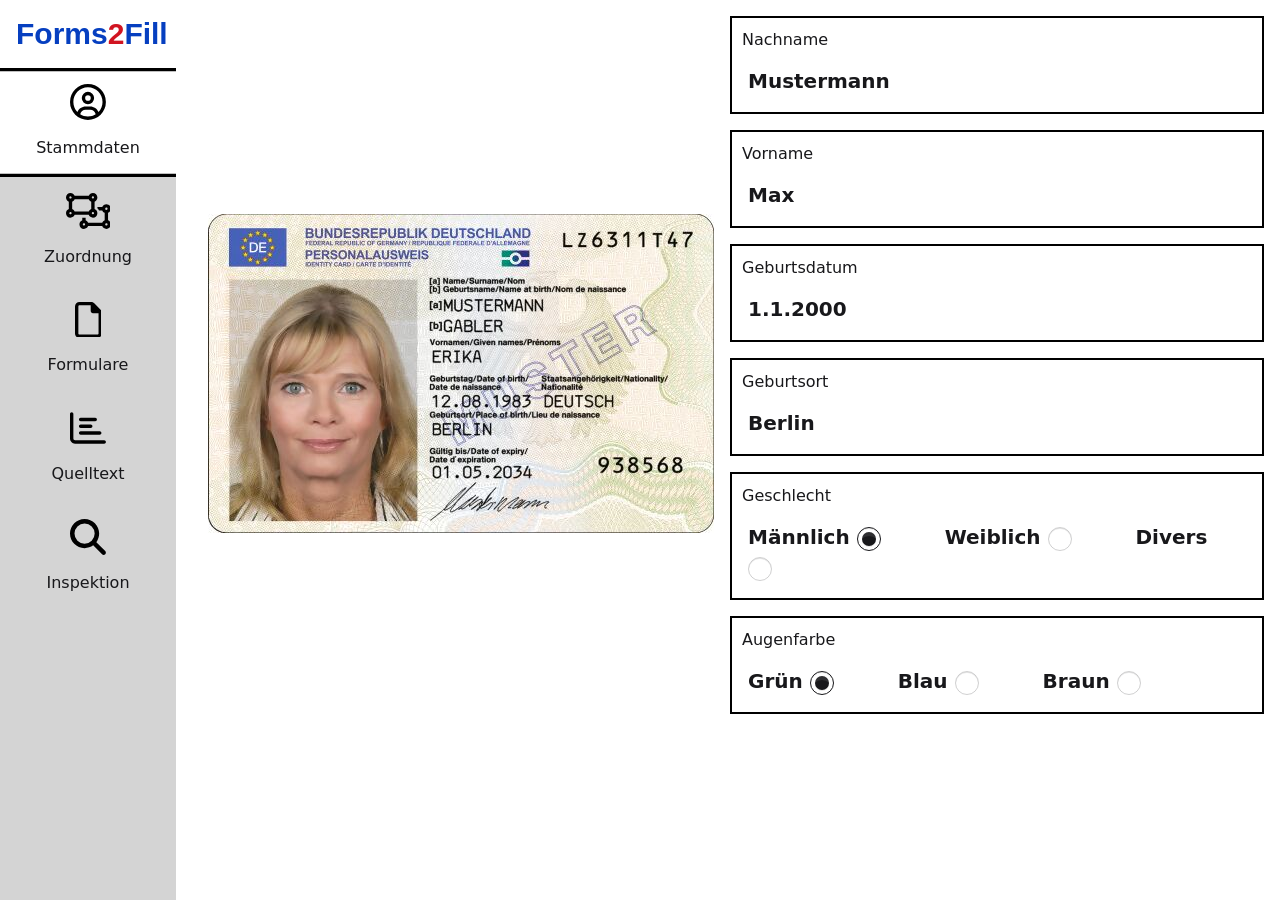
==== forms2fill/index.html @ 4f87b93a "Update" ====
<!DOCTYPE html>
<html lang="en">
  <head>
    <meta charset="UTF-8" />
    <link rel="shortcut icon" href="data:image/x-icon;," type="image/x-icon">
    <meta name="viewport" content="width=device-width, initial-scale=1.0" />
    <title>Forms2Fill</title>
    <style>/*! tailwindcss v4.1.6 | MIT License | https://tailwindcss.com */
@layer properties{@supports (((-webkit-hyphens:none)) and (not (margin-trim:inline))) or ((-moz-orient:inline) and (not (color:rgb(from red r g b)))){*,:before,:after,::backdrop{--tw-rotate-x:initial;--tw-rotate-y:initial;--tw-rotate-z:initial;--tw-skew-x:initial;--tw-skew-y:initial;--tw-border-style:solid;--tw-font-weight:initial;--tw-shadow:0 0 #0000;--tw-shadow-color:initial;--tw-shadow-alpha:100%;--tw-inset-shadow:0 0 #0000;--tw-inset-shadow-color:initial;--tw-inset-shadow-alpha:100%;--tw-ring-color:initial;--tw-ring-shadow:0 0 #0000;--tw-inset-ring-color:initial;--tw-inset-ring-shadow:0 0 #0000;--tw-ring-inset:initial;--tw-ring-offset-width:0px;--tw-ring-offset-color:#fff;--tw-ring-offset-shadow:0 0 #0000}}}:root{--sidebar-width:11rem}@layer theme{:root,:host{--font-sans:ui-sans-serif,system-ui,sans-serif,"Apple Color Emoji","Segoe UI Emoji","Segoe UI Symbol","Noto Color Emoji";--font-mono:ui-monospace,SFMono-Regular,Menlo,Monaco,Consolas,"Liberation Mono","Courier New",monospace;--color-green-200:oklch(92.5% .084 155.995);--color-blue-300:oklch(80.9% .105 251.813);--color-blue-800:oklch(42.4% .199 265.638);--color-gray-300:oklch(87.2% .01 258.338);--color-gray-400:oklch(70.7% .022 261.325);--color-neutral-300:oklch(87% 0 0);--color-black:#000;--color-white:#fff;--spacing:.25rem;--text-sm:.875rem;--text-sm--line-height:calc(1.25/.875);--text-3xl:1.875rem;--text-3xl--line-height:calc(2.25/1.875);--font-weight-bold:700;--default-font-family:var(--font-sans);--default-mono-font-family:var(--font-mono)}}@layer base{*,:after,:before,::backdrop{box-sizing:border-box;border:0 solid;margin:0;padding:0}::file-selector-button{box-sizing:border-box;border:0 solid;margin:0;padding:0}html,:host{-webkit-text-size-adjust:100%;tab-size:4;line-height:1.5;font-family:var(--default-font-family,ui-sans-serif,system-ui,sans-serif,"Apple Color Emoji","Segoe UI Emoji","Segoe UI Symbol","Noto Color Emoji");font-feature-settings:var(--default-font-feature-settings,normal);font-variation-settings:var(--default-font-variation-settings,normal);-webkit-tap-highlight-color:transparent}hr{height:0;color:inherit;border-top-width:1px}abbr:where([title]){-webkit-text-decoration:underline dotted;text-decoration:underline dotted}h1,h2,h3,h4,h5,h6{font-size:inherit;font-weight:inherit}a{color:inherit;-webkit-text-decoration:inherit;-webkit-text-decoration:inherit;-webkit-text-decoration:inherit;text-decoration:inherit}b,strong{font-weight:bolder}code,kbd,samp,pre{font-family:var(--default-mono-font-family,ui-monospace,SFMono-Regular,Menlo,Monaco,Consolas,"Liberation Mono","Courier New",monospace);font-feature-settings:var(--default-mono-font-feature-settings,normal);font-variation-settings:var(--default-mono-font-variation-settings,normal);font-size:1em}small{font-size:80%}sub,sup{vertical-align:baseline;font-size:75%;line-height:0;position:relative}sub{bottom:-.25em}sup{top:-.5em}table{text-indent:0;border-color:inherit;border-collapse:collapse}:-moz-focusring{outline:auto}progress{vertical-align:baseline}summary{display:list-item}ol,ul,menu{list-style:none}img,svg,video,canvas,audio,iframe,embed,object{vertical-align:middle;display:block}img,video{max-width:100%;height:auto}button,input,select,optgroup,textarea{font:inherit;font-feature-settings:inherit;font-variation-settings:inherit;letter-spacing:inherit;color:inherit;opacity:1;background-color:#0000;border-radius:0}::file-selector-button{font:inherit;font-feature-settings:inherit;font-variation-settings:inherit;letter-spacing:inherit;color:inherit;opacity:1;background-color:#0000;border-radius:0}:where(select:is([multiple],[size])) optgroup{font-weight:bolder}:where(select:is([multiple],[size])) optgroup option{padding-inline-start:20px}::file-selector-button{margin-inline-end:4px}::placeholder{opacity:1}@supports (not ((-webkit-appearance:-apple-pay-button))) or (contain-intrinsic-size:1px){::placeholder{color:currentColor}@supports (color:color-mix(in lab, red, red)){::placeholder{color:color-mix(in oklab,currentcolor 50%,transparent)}}}textarea{resize:vertical}::-webkit-search-decoration{-webkit-appearance:none}::-webkit-date-and-time-value{min-height:1lh;text-align:inherit}::-webkit-datetime-edit{display:inline-flex}::-webkit-datetime-edit-fields-wrapper{padding:0}::-webkit-datetime-edit{padding-block:0}::-webkit-datetime-edit-year-field{padding-block:0}::-webkit-datetime-edit-month-field{padding-block:0}::-webkit-datetime-edit-day-field{padding-block:0}::-webkit-datetime-edit-hour-field{padding-block:0}::-webkit-datetime-edit-minute-field{padding-block:0}::-webkit-datetime-edit-second-field{padding-block:0}::-webkit-datetime-edit-millisecond-field{padding-block:0}::-webkit-datetime-edit-meridiem-field{padding-block:0}:-moz-ui-invalid{box-shadow:none}button,input:where([type=button],[type=reset],[type=submit]){appearance:button}::file-selector-button{appearance:button}::-webkit-inner-spin-button{height:auto}::-webkit-outer-spin-button{height:auto}[hidden]:where(:not([hidden=until-found])){display:none!important}body{margin:calc(var(--spacing)*0);font-family:var(--font-sans)}@media (prefers-color-scheme:dark){body{background-color:var(--color-black);color:var(--color-white)}}:where(:root),:root:has(input.theme-controller[value=light]:checked),[data-theme=light]{color-scheme:light;--color-base-100:oklch(100% 0 0);--color-base-200:oklch(98% 0 0);--color-base-300:oklch(95% 0 0);--color-base-content:oklch(21% .006 285.885);--color-primary:oklch(45% .24 277.023);--color-primary-content:oklch(93% .034 272.788);--color-secondary:oklch(65% .241 354.308);--color-secondary-content:oklch(94% .028 342.258);--color-accent:oklch(77% .152 181.912);--color-accent-content:oklch(38% .063 188.416);--color-neutral:oklch(14% .005 285.823);--color-neutral-content:oklch(92% .004 286.32);--color-info:oklch(74% .16 232.661);--color-info-content:oklch(29% .066 243.157);--color-success:oklch(76% .177 163.223);--color-success-content:oklch(37% .077 168.94);--color-warning:oklch(82% .189 84.429);--color-warning-content:oklch(41% .112 45.904);--color-error:oklch(71% .194 13.428);--color-error-content:oklch(27% .105 12.094);--radius-selector:.5rem;--radius-field:.25rem;--radius-box:.5rem;--size-selector:.25rem;--size-field:.25rem;--border:1px;--depth:1;--noise:0}@media (prefers-color-scheme:dark){:root{color-scheme:dark;--color-base-100:oklch(25.33% .016 252.42);--color-base-200:oklch(23.26% .014 253.1);--color-base-300:oklch(21.15% .012 254.09);--color-base-content:oklch(97.807% .029 256.847);--color-primary:oklch(58% .233 277.117);--color-primary-content:oklch(96% .018 272.314);--color-secondary:oklch(65% .241 354.308);--color-secondary-content:oklch(94% .028 342.258);--color-accent:oklch(77% .152 181.912);--color-accent-content:oklch(38% .063 188.416);--color-neutral:oklch(14% .005 285.823);--color-neutral-content:oklch(92% .004 286.32);--color-info:oklch(74% .16 232.661);--color-info-content:oklch(29% .066 243.157);--color-success:oklch(76% .177 163.223);--color-success-content:oklch(37% .077 168.94);--color-warning:oklch(82% .189 84.429);--color-warning-content:oklch(41% .112 45.904);--color-error:oklch(71% .194 13.428);--color-error-content:oklch(27% .105 12.094);--radius-selector:.5rem;--radius-field:.25rem;--radius-box:.5rem;--size-selector:.25rem;--size-field:.25rem;--border:1px;--depth:1;--noise:0}}:root:has(input.theme-controller[value=light]:checked),[data-theme=light]{color-scheme:light;--color-base-100:oklch(100% 0 0);--color-base-200:oklch(98% 0 0);--color-base-300:oklch(95% 0 0);--color-base-content:oklch(21% .006 285.885);--color-primary:oklch(45% .24 277.023);--color-primary-content:oklch(93% .034 272.788);--color-secondary:oklch(65% .241 354.308);--color-secondary-content:oklch(94% .028 342.258);--color-accent:oklch(77% .152 181.912);--color-accent-content:oklch(38% .063 188.416);--color-neutral:oklch(14% .005 285.823);--color-neutral-content:oklch(92% .004 286.32);--color-info:oklch(74% .16 232.661);--color-info-content:oklch(29% .066 243.157);--color-success:oklch(76% .177 163.223);--color-success-content:oklch(37% .077 168.94);--color-warning:oklch(82% .189 84.429);--color-warning-content:oklch(41% .112 45.904);--color-error:oklch(71% .194 13.428);--color-error-content:oklch(27% .105 12.094);--radius-selector:.5rem;--radius-field:.25rem;--radius-box:.5rem;--size-selector:.25rem;--size-field:.25rem;--border:1px;--depth:1;--noise:0}:root:has(input.theme-controller[value=dark]:checked),[data-theme=dark]{color-scheme:dark;--color-base-100:oklch(25.33% .016 252.42);--color-base-200:oklch(23.26% .014 253.1);--color-base-300:oklch(21.15% .012 254.09);--color-base-content:oklch(97.807% .029 256.847);--color-primary:oklch(58% .233 277.117);--color-primary-content:oklch(96% .018 272.314);--color-secondary:oklch(65% .241 354.308);--color-secondary-content:oklch(94% .028 342.258);--color-accent:oklch(77% .152 181.912);--color-accent-content:oklch(38% .063 188.416);--color-neutral:oklch(14% .005 285.823);--color-neutral-content:oklch(92% .004 286.32);--color-info:oklch(74% .16 232.661);--color-info-content:oklch(29% .066 243.157);--color-success:oklch(76% .177 163.223);--color-success-content:oklch(37% .077 168.94);--color-warning:oklch(82% .189 84.429);--color-warning-content:oklch(41% .112 45.904);--color-error:oklch(71% .194 13.428);--color-error-content:oklch(27% .105 12.094);--radius-selector:.5rem;--radius-field:.25rem;--radius-box:.5rem;--size-selector:.25rem;--size-field:.25rem;--border:1px;--depth:1;--noise:0}:root:has(.modal-open,.modal[open],.modal:target,.modal-toggle:checked,.drawer:not([class*=drawer-open])>.drawer-toggle:checked){overflow:hidden}:root,[data-theme]{background-color:var(--root-bg,var(--color-base-100));color:var(--color-base-content)}:root{scrollbar-color:currentColor #0000}@supports (color:color-mix(in lab, red, red)){:root{scrollbar-color:color-mix(in oklch,currentColor 35%,#0000)#0000}}@property --radialprogress{syntax: "<percentage>"; inherits: true; initial-value: 0%;}:where(:root:has(.modal-open,.modal[open],.modal:target,.modal-toggle:checked,.drawer:not(.drawer-open)>.drawer-toggle:checked)){scrollbar-gutter:stable;background-image:linear-gradient(var(--color-base-100),var(--color-base-100));--root-bg:var(--color-base-100)}@supports (color:color-mix(in lab, red, red)){:where(:root:has(.modal-open,.modal[open],.modal:target,.modal-toggle:checked,.drawer:not(.drawer-open)>.drawer-toggle:checked)){--root-bg:color-mix(in srgb,var(--color-base-100),oklch(0% 0 0) 40%)}}:where(.modal[open],.modal-open,.modal-toggle:checked+.modal):not(.modal-start,.modal-end){scrollbar-gutter:stable}:root{--fx-noise:url("data:image/svg+xml,%3Csvg xmlns='http://www.w3.org/2000/svg'%3E%3Cfilter id='a'%3E%3CfeTurbulence type='fractalNoise' baseFrequency='1.34' numOctaves='4' stitchTiles='stitch'%3E%3C/feTurbulence%3E%3C/filter%3E%3Crect width='100%25' height='100%25' filter='url(%23a)' opacity='0.2'%3E%3C/rect%3E%3C/svg%3E")}.chat{--mask-chat:url("data:image/svg+xml,%3csvg width='13' height='13' xmlns='http://www.w3.org/2000/svg'%3e%3cpath fill='black' d='M0 11.5004C0 13.0004 2 13.0004 2 13.0004H12H13V0.00036329L12.5 0C12.5 0 11.977 2.09572 11.8581 2.50033C11.6075 3.35237 10.9149 4.22374 9 5.50036C6 7.50036 0 10.0004 0 11.5004Z'/%3e%3c/svg%3e")}}@layer components;@layer utilities{.btn{cursor:pointer;text-align:center;vertical-align:middle;outline-offset:2px;webkit-user-select:none;-webkit-user-select:none;user-select:none;padding-inline:var(--btn-p);color:var(--btn-fg);--tw-prose-links:var(--btn-fg);height:var(--size);font-size:var(--fontsize,.875rem);outline-color:var(--btn-color,var(--color-base-content));background-color:var(--btn-bg);background-size:auto,calc(var(--noise)*100%);background-image:none,var(--btn-noise);border-width:var(--border);border-style:solid;border-color:var(--btn-border);text-shadow:0 .5px oklch(100% 0 0/calc(var(--depth)*.15));touch-action:manipulation;box-shadow:0 .5px 0 .5px oklch(100% 0 0/calc(var(--depth)*6%))inset,var(--btn-shadow);--size:calc(var(--size-field,.25rem)*10);--btn-bg:var(--btn-color,var(--color-base-200));--btn-fg:var(--color-base-content);--btn-p:1rem;--btn-border:var(--btn-bg);--btn-shadow:0 3px 2px -2px var(--btn-bg),0 4px 3px -2px var(--btn-bg);--btn-noise:var(--fx-noise);border-start-start-radius:var(--join-ss,var(--radius-field));border-start-end-radius:var(--join-se,var(--radius-field));border-end-end-radius:var(--join-ee,var(--radius-field));border-end-start-radius:var(--join-es,var(--radius-field));flex-wrap:nowrap;flex-shrink:0;justify-content:center;align-items:center;gap:.375rem;font-weight:600;transition-property:color,background-color,border-color,box-shadow;transition-duration:.2s;transition-timing-function:cubic-bezier(0,0,.2,1);display:inline-flex}:where(.btn){width:unset}@supports (color:color-mix(in lab, red, red)){.btn{--btn-border:color-mix(in oklab,var(--btn-bg),#000 calc(var(--depth)*5%));--btn-shadow:0 3px 2px -2px color-mix(in oklab,var(--btn-bg)calc(var(--depth)*30%),#0000),0 4px 3px -2px color-mix(in oklab,var(--btn-bg)calc(var(--depth)*30%),#0000)}}.prose .btn{text-decoration-line:none}@media (hover:hover){.btn:hover{--btn-bg:var(--btn-color,var(--color-base-200))}@supports (color:color-mix(in lab, red, red)){.btn:hover{--btn-bg:color-mix(in oklab,var(--btn-color,var(--color-base-200)),#000 7%)}}}.btn:focus-visible{isolation:isolate;outline-width:2px;outline-style:solid}.btn:active:not(.btn-active){--btn-bg:var(--btn-color,var(--color-base-200));--btn-border:var(--btn-color,var(--color-base-200));--btn-shadow:0 0 0 0 oklch(0% 0 0/0),0 0 0 0 oklch(0% 0 0/0);translate:0 .5px}@supports (color:color-mix(in lab, red, red)){.btn:active:not(.btn-active){--btn-bg:color-mix(in oklab,var(--btn-color,var(--color-base-200)),#000 5%);--btn-border:color-mix(in oklab,var(--btn-color,var(--color-base-200)),#000 7%)}}.btn:is(:disabled,[disabled],.btn-disabled){pointer-events:none;--btn-border:#0000;--btn-noise:none;--btn-fg:var(--color-base-content)}.btn:is(:disabled,[disabled],.btn-disabled):not(.btn-link,.btn-ghost){background-color:var(--color-base-content);box-shadow:none}@supports (color:color-mix(in lab, red, red)){.btn:is(:disabled,[disabled],.btn-disabled):not(.btn-link,.btn-ghost){background-color:color-mix(in oklab,var(--color-base-content)10%,transparent)}.btn:is(:disabled,[disabled],.btn-disabled){--btn-fg:color-mix(in oklch,var(--color-base-content)20%,#0000)}}@media (hover:hover){.btn:is(:disabled,[disabled],.btn-disabled):hover{pointer-events:none;background-color:var(--color-neutral);--btn-border:#0000;--btn-fg:var(--color-base-content)}@supports (color:color-mix(in lab, red, red)){.btn:is(:disabled,[disabled],.btn-disabled):hover{background-color:color-mix(in oklab,var(--color-neutral)20%,transparent);--btn-fg:color-mix(in oklch,var(--color-base-content)20%,#0000)}}}.btn:is(input[type=checkbox],input[type=radio]){appearance:none}.btn:is(input[type=checkbox],input[type=radio]):after{content:attr(aria-label)}.btn:where(input:checked:not(.filter .btn)){--btn-color:var(--color-primary);--btn-fg:var(--color-primary-content);isolation:isolate}.input{cursor:text;border:var(--border)solid #0000;appearance:none;background-color:var(--color-base-100);vertical-align:middle;white-space:nowrap;width:clamp(3rem,20rem,100%);height:var(--size);border-color:var(--input-color);box-shadow:0 1px var(--input-color)inset,0 -1px oklch(100% 0 0/calc(var(--depth)*.1))inset;--size:calc(var(--size-field,.25rem)*10);--input-color:var(--color-base-content);border-start-start-radius:var(--join-ss,var(--radius-field));border-start-end-radius:var(--join-se,var(--radius-field));border-end-end-radius:var(--join-ee,var(--radius-field));border-end-start-radius:var(--join-es,var(--radius-field));flex-shrink:1;align-items:center;gap:.5rem;padding-inline:.75rem;font-size:.875rem;display:inline-flex;position:relative}@supports (color:color-mix(in lab, red, red)){.input{box-shadow:0 1px color-mix(in oklab,var(--input-color)calc(var(--depth)*10%),#0000)inset,0 -1px oklch(100% 0 0/calc(var(--depth)*.1))inset;--input-color:color-mix(in oklab,var(--color-base-content)20%,#0000)}}.input:where(input){display:inline-flex}.input :where(input){appearance:none;background-color:#0000;border:none;width:100%;height:100%;display:inline-flex}.input :where(input):focus,.input :where(input):focus-within{--tw-outline-style:none;outline-style:none}@media (forced-colors:active){:is(.input :where(input):focus,.input :where(input):focus-within){outline-offset:2px;outline:2px solid #0000}}.input :where(input[type=date]){display:inline-block}.input:focus,.input:focus-within{--input-color:var(--color-base-content);box-shadow:0 1px var(--input-color);outline:2px solid var(--input-color);outline-offset:2px;isolation:isolate;z-index:1}@supports (color:color-mix(in lab, red, red)){:is(.input:focus,.input:focus-within){box-shadow:0 1px color-mix(in oklab,var(--input-color)calc(var(--depth)*10%),#0000)}}.input:has(>input[disabled]),.input:is(:disabled,[disabled]){cursor:not-allowed;border-color:var(--color-base-200);background-color:var(--color-base-200);color:var(--color-base-content);box-shadow:none}@supports (color:color-mix(in lab, red, red)){:is(.input:has(>input[disabled]),.input:is(:disabled,[disabled])){color:color-mix(in oklab,var(--color-base-content)40%,transparent)}}:is(.input:has(>input[disabled]),.input:is(:disabled,[disabled]))::placeholder{color:var(--color-base-content)}@supports (color:color-mix(in lab, red, red)){:is(.input:has(>input[disabled]),.input:is(:disabled,[disabled]))::placeholder{color:color-mix(in oklab,var(--color-base-content)20%,transparent)}}.input:has(>input[disabled])>input[disabled]{cursor:not-allowed}.input::-webkit-date-and-time-value{text-align:inherit}.input[type=number]::-webkit-inner-spin-button{margin-block:-.75rem;margin-inline-end:-.75rem}.input::-webkit-calendar-picker-indicator{position:absolute;inset-inline-end:.75em}.table{border-radius:var(--radius-box);text-align:left;width:100%;font-size:.875rem;position:relative}.table:where(:dir(rtl),[dir=rtl],[dir=rtl] *){text-align:right}@media (hover:hover){:is(.table tr.row-hover,.table tr.row-hover:nth-child(2n)):hover{background-color:var(--color-base-200)}}.table :where(th,td){vertical-align:middle;padding-block:.75rem;padding-inline:1rem}.table :where(thead,tfoot){white-space:nowrap;color:var(--color-base-content);font-size:.875rem;font-weight:600}@supports (color:color-mix(in lab, red, red)){.table :where(thead,tfoot){color:color-mix(in oklab,var(--color-base-content)60%,transparent)}}.table :where(tfoot){border-top:var(--border)solid var(--color-base-content)}@supports (color:color-mix(in lab, red, red)){.table :where(tfoot){border-top:var(--border)solid color-mix(in oklch,var(--color-base-content)5%,#0000)}}.table :where(.table-pin-rows thead tr){z-index:1;background-color:var(--color-base-100);position:sticky;top:0}.table :where(.table-pin-rows tfoot tr){z-index:1;background-color:var(--color-base-100);position:sticky;bottom:0}.table :where(.table-pin-cols tr th){background-color:var(--color-base-100);position:sticky;left:0;right:0}.table :where(thead tr,tbody tr:not(:last-child)){border-bottom:var(--border)solid var(--color-base-content)}@supports (color:color-mix(in lab, red, red)){.table :where(thead tr,tbody tr:not(:last-child)){border-bottom:var(--border)solid color-mix(in oklch,var(--color-base-content)5%,#0000)}}.card{border-radius:var(--radius-box);outline-offset:2px;outline:0 solid #0000;flex-direction:column;transition:outline .2s ease-in-out;display:flex;position:relative}.card:focus{--tw-outline-style:none;outline-style:none}@media (forced-colors:active){.card:focus{outline-offset:2px;outline:2px solid #0000}}.card:focus-visible{outline-color:currentColor}.card :where(figure:first-child){border-start-start-radius:inherit;border-start-end-radius:inherit;border-end-end-radius:unset;border-end-start-radius:unset;overflow:hidden}.card :where(figure:last-child){border-start-start-radius:unset;border-start-end-radius:unset;border-end-end-radius:inherit;border-end-start-radius:inherit;overflow:hidden}.card:where(.card-border){border:var(--border)solid var(--color-base-200)}.card:where(.card-dash){border:var(--border)dashed var(--color-base-200)}.card.image-full{display:grid}.card.image-full>*{grid-row-start:1;grid-column-start:1}.card.image-full>.card-body{color:var(--color-neutral-content);position:relative}.card.image-full :where(figure){border-radius:inherit;overflow:hidden}.card.image-full>figure img{object-fit:cover;filter:brightness(28%);height:100%}.card figure{justify-content:center;align-items:center;display:flex}.card:has(>input:is(input[type=checkbox],input[type=radio])){cursor:pointer;-webkit-user-select:none;user-select:none}.card:has(>:checked){outline:2px solid}.checkbox{border:var(--border)solid var(--input-color,var(--color-base-content));cursor:pointer;appearance:none;border-radius:var(--radius-selector);vertical-align:middle;color:var(--color-base-content);box-shadow:0 1px oklch(0% 0 0/calc(var(--depth)*.1))inset,0 0 #0000 inset,0 0 #0000;--size:calc(var(--size-selector,.25rem)*6);width:var(--size);height:var(--size);background-size:auto,calc(var(--noise)*100%);background-image:none,var(--fx-noise);flex-shrink:0;padding:.25rem;transition:background-color .2s,box-shadow .2s;position:relative}@supports (color:color-mix(in lab, red, red)){.checkbox{border:var(--border)solid var(--input-color,color-mix(in oklab,var(--color-base-content)20%,#0000))}}.checkbox:before{--tw-content:"";content:var(--tw-content);opacity:0;clip-path:polygon(20% 100%,20% 80%,50% 80%,50% 80%,70% 80%,70% 100%);width:100%;height:100%;box-shadow:0px 3px 0 0px oklch(100% 0 0/calc(var(--depth)*.1))inset;background-color:currentColor;font-size:1rem;line-height:.75;transition:clip-path .3s .1s,opacity .1s .1s,rotate .3s .1s,translate .3s .1s;display:block;rotate:45deg}.checkbox:focus-visible{outline:2px solid var(--input-color,currentColor);outline-offset:2px}.checkbox:checked,.checkbox[aria-checked=true]{background-color:var(--input-color,#0000);box-shadow:0 0 #0000 inset,0 8px 0 -4px oklch(100% 0 0/calc(var(--depth)*.1))inset,0 1px oklch(0% 0 0/calc(var(--depth)*.1))}:is(.checkbox:checked,.checkbox[aria-checked=true]):before{clip-path:polygon(20% 100%,20% 80%,50% 80%,50% 0%,70% 0%,70% 100%);opacity:1}@media (forced-colors:active){:is(.checkbox:checked,.checkbox[aria-checked=true]):before{--tw-content:"✔︎";clip-path:none;background-color:#0000;rotate:none}}@media print{:is(.checkbox:checked,.checkbox[aria-checked=true]):before{--tw-content:"✔︎";clip-path:none;background-color:#0000;rotate:none}}.checkbox:indeterminate:before{opacity:1;clip-path:polygon(20% 100%,20% 80%,50% 80%,50% 80%,80% 80%,80% 100%);translate:0 -35%;rotate:none}.checkbox:disabled{cursor:not-allowed;opacity:.2}.radio{cursor:pointer;appearance:none;vertical-align:middle;border:var(--border)solid var(--input-color,currentColor);box-shadow:0 1px oklch(0% 0 0/calc(var(--depth)*.1))inset;--size:calc(var(--size-selector,.25rem)*6);width:var(--size);height:var(--size);color:var(--input-color,currentColor);border-radius:3.40282e38px;flex-shrink:0;padding:.25rem;position:relative}@supports (color:color-mix(in lab, red, red)){.radio{border:var(--border)solid var(--input-color,color-mix(in srgb,currentColor 20%,#0000))}}.radio:before{--tw-content:"";content:var(--tw-content);background-size:auto,calc(var(--noise)*100%);background-image:none,var(--fx-noise);border-radius:3.40282e38px;width:100%;height:100%;display:block}.radio:focus-visible{outline:2px solid}.radio:checked,.radio[aria-checked=true]{background-color:var(--color-base-100);border-color:currentColor;animation:.2s ease-out radio}:is(.radio:checked,.radio[aria-checked=true]):before{box-shadow:0 -1px oklch(0% 0 0/calc(var(--depth)*.1))inset,0 8px 0 -4px oklch(100% 0 0/calc(var(--depth)*.1))inset,0 1px oklch(0% 0 0/calc(var(--depth)*.1));background-color:currentColor}@media (forced-colors:active){:is(.radio:checked,.radio[aria-checked=true]):before{outline-style:var(--tw-outline-style);outline-offset:calc(1px*-1);outline-width:1px}}@media print{:is(.radio:checked,.radio[aria-checked=true]):before{outline-offset:-1rem;outline:.25rem solid}}.radio:disabled{cursor:not-allowed;opacity:.2}.absolute{position:absolute}.fixed{position:fixed}.textarea{border:var(--border)solid #0000;appearance:none;border-radius:var(--radius-field);background-color:var(--color-base-100);vertical-align:middle;border-color:var(--input-color);width:clamp(3rem,20rem,100%);min-height:5rem;box-shadow:0 1px var(--input-color)inset,0 -1px oklch(100% 0 0/calc(var(--depth)*.1))inset;--input-color:var(--color-base-content);flex-shrink:1;padding-block:.5rem;padding-inline:.75rem;font-size:.875rem}@supports (color:color-mix(in lab, red, red)){.textarea{box-shadow:0 1px color-mix(in oklab,var(--input-color)calc(var(--depth)*10%),#0000)inset,0 -1px oklch(100% 0 0/calc(var(--depth)*.1))inset;--input-color:color-mix(in oklab,var(--color-base-content)20%,#0000)}}.textarea textarea{appearance:none;background-color:#0000;border:none}.textarea textarea:focus,.textarea textarea:focus-within{--tw-outline-style:none;outline-style:none}@media (forced-colors:active){:is(.textarea textarea:focus,.textarea textarea:focus-within){outline-offset:2px;outline:2px solid #0000}}.textarea:focus,.textarea:focus-within{--input-color:var(--color-base-content);box-shadow:0 1px var(--input-color);outline:2px solid var(--input-color);outline-offset:2px;isolation:isolate}@supports (color:color-mix(in lab, red, red)){:is(.textarea:focus,.textarea:focus-within){box-shadow:0 1px color-mix(in oklab,var(--input-color)calc(var(--depth)*10%),#0000)}}.textarea:has(>textarea[disabled]),.textarea:is(:disabled,[disabled]){cursor:not-allowed;border-color:var(--color-base-200);background-color:var(--color-base-200);color:var(--color-base-content);box-shadow:none}@supports (color:color-mix(in lab, red, red)){:is(.textarea:has(>textarea[disabled]),.textarea:is(:disabled,[disabled])){color:color-mix(in oklab,var(--color-base-content)40%,transparent)}}:is(.textarea:has(>textarea[disabled]),.textarea:is(:disabled,[disabled]))::placeholder{color:var(--color-base-content)}@supports (color:color-mix(in lab, red, red)){:is(.textarea:has(>textarea[disabled]),.textarea:is(:disabled,[disabled]))::placeholder{color:color-mix(in oklab,var(--color-base-content)20%,transparent)}}.textarea:has(>textarea[disabled])>textarea[disabled]{cursor:not-allowed}.m-0{margin:calc(var(--spacing)*0)}.m-4{margin:calc(var(--spacing)*4)}.m-8{margin:calc(var(--spacing)*8)}.label{white-space:nowrap;color:currentColor;align-items:center;gap:.375rem;display:inline-flex}@supports (color:color-mix(in lab, red, red)){.label{color:color-mix(in oklab,currentColor 60%,transparent)}}.label:has(input){cursor:pointer}.label:is(.input>*,.select>*){white-space:nowrap;height:calc(100% - .5rem);font-size:inherit;align-items:center;padding-inline:.75rem;display:flex}.label:is(.input>*,.select>*):first-child{border-inline-end:var(--border)solid currentColor;margin-inline:-.75rem .75rem}@supports (color:color-mix(in lab, red, red)){.label:is(.input>*,.select>*):first-child{border-inline-end:var(--border)solid color-mix(in oklab,currentColor 10%,#0000)}}.label:is(.input>*,.select>*):last-child{border-inline-start:var(--border)solid currentColor;margin-inline:.75rem -.75rem}@supports (color:color-mix(in lab, red, red)){.label:is(.input>*,.select>*):last-child{border-inline-start:var(--border)solid color-mix(in oklab,currentColor 10%,#0000)}}.mr-16{margin-right:calc(var(--spacing)*16)}.ml-\[var\(--sidebar-width\)\]{margin-left:var(--sidebar-width)}.card-body{padding:var(--card-p,1.5rem);font-size:var(--card-fs,.875rem);flex-direction:column;flex:auto;gap:.5rem;display:flex}.card-body :where(p){flex-grow:1}.card-actions{flex-wrap:wrap;align-items:flex-start;gap:.5rem;display:flex}.card-title{font-size:var(--cardtitle-fs,1.125rem);align-items:center;gap:.5rem;font-weight:600;display:flex}.block{display:block}.flex{display:flex}.hidden{display:none}.inline-block{display:inline-block}.table{display:table}.h-0{height:calc(var(--spacing)*0)}.h-\[80vh\]{height:80vh}.h-full{height:100%}.h-screen{height:100vh}.w-96{width:calc(var(--spacing)*96)}.w-\[50\%\]{width:50%}.w-\[var\(--sidebar-width\)\]{width:var(--sidebar-width)}.w-full{width:100%}.flex-1{flex:1}.flex-2{flex:2}.flex-auto{flex:auto}.transform{transform:var(--tw-rotate-x,)var(--tw-rotate-y,)var(--tw-rotate-z,)var(--tw-skew-x,)var(--tw-skew-y,)}.cursor-pointer{cursor:pointer}.resize-none{resize:none}.flex-col{flex-direction:column}.flex-row{flex-direction:row}.justify-end{justify-content:flex-end}.rounded-none{border-radius:0}.border{border-style:var(--tw-border-style);border-width:1px}.bg-\[\#063FC0\]{background-color:#063fc0}.bg-base-100{background-color:var(--color-base-100)}.bg-neutral-300{background-color:var(--color-neutral-300)}.bg-white{background-color:var(--color-white)}.object-contain{object-fit:contain}.p-4{padding:calc(var(--spacing)*4)}.px-5{padding-inline:calc(var(--spacing)*5)}.py-2\.5{padding-block:calc(var(--spacing)*2.5)}.text-center{text-align:center}.text-left{text-align:left}.text-right{text-align:right}.font-sans{font-family:var(--font-sans)}.text-3xl{font-size:var(--text-3xl);line-height:var(--tw-leading,var(--text-3xl--line-height))}.text-sm{font-size:var(--text-sm);line-height:var(--tw-leading,var(--text-sm--line-height))}.font-bold{--tw-font-weight:var(--font-weight-bold);font-weight:var(--font-weight-bold)}.text-gray-400{color:var(--color-gray-400)}.text-white{color:var(--color-white)}.underline{text-decoration-line:underline}.shadow-lg{--tw-shadow:0 10px 15px -3px var(--tw-shadow-color,#0000001a),0 4px 6px -4px var(--tw-shadow-color,#0000001a);box-shadow:var(--tw-inset-shadow),var(--tw-inset-ring-shadow),var(--tw-ring-offset-shadow),var(--tw-ring-shadow),var(--tw-shadow)}.transition-none{transition-property:none}.btn-outline:not(.btn-active,:hover,:active:focus,:focus-visible,:disabled,[disabled],.btn-disabled,:checked){--btn-shadow:"";--btn-bg:#0000;--btn-fg:var(--btn-color);--btn-border:var(--btn-color);--btn-noise:none}@media (hover:none){.btn-outline:hover:not(.btn-active,:active,:focus-visible,:disabled,[disabled],.btn-disabled,:checked){--btn-shadow:"";--btn-bg:#0000;--btn-fg:var(--btn-color);--btn-border:var(--btn-color);--btn-noise:none}}.btn-primary{--btn-color:var(--color-primary);--btn-fg:var(--color-primary-content)}.placeholder\:text-gray-300::placeholder{color:var(--color-gray-300)}.odd\:bg-\[\#f9f9f9\]:nth-child(odd){background-color:#f9f9f9}@media (hover:hover){.hover\:bg-green-200:hover,.odd\:hover\:bg-green-200:nth-child(odd):hover{background-color:var(--color-green-200)}}.focus\:ring-4:focus{--tw-ring-shadow:var(--tw-ring-inset,)0 0 0 calc(4px + var(--tw-ring-offset-width))var(--tw-ring-color,currentcolor);box-shadow:var(--tw-inset-shadow),var(--tw-inset-ring-shadow),var(--tw-ring-offset-shadow),var(--tw-ring-shadow),var(--tw-shadow)}.focus\:ring-blue-300:focus{--tw-ring-color:var(--color-blue-300)}.focus\:outline-none:focus{--tw-outline-style:none;outline-style:none}@media (min-width:40rem){.sm\:w-auto{width:auto}}@media (prefers-color-scheme:dark){.dark\:bg-\[\#333\]{background-color:#333}.dark\:bg-black{background-color:var(--color-black)}.dark\:text-white{color:var(--color-white)}.dark\:odd\:bg-\[\#333\]:nth-child(odd){background-color:#333}.dark\:focus\:ring-blue-800:focus{--tw-ring-color:var(--color-blue-800)}}.\[\&_a\]\:text-\[\#0031a9\] a{color:#0031a9}@media (prefers-color-scheme:dark){.\[\&_a\]\:dark\:text-\[\#2fafff\] a{color:#2fafff}}.\[\&_th\]\:text-left th{text-align:left}.\[\&_th\,\&_td\]\:p-2 th,.\[\&_th\,\&_td\]\:p-2 td{padding:calc(var(--spacing)*2)}.\[\&_th\,\&_td\]\:align-top th,.\[\&_th\,\&_td\]\:align-top td{vertical-align:top}.\[\&\>div\]\:h-\[calc\(100vh-4rem\)\]>div{height:calc(100vh - 4rem)}}@keyframes dropdown{0%{opacity:0}}@keyframes progress{50%{background-position-x:-115%}}@keyframes toast{0%{opacity:0;scale:.9}to{opacity:1;scale:1}}@keyframes rating{0%,40%{filter:brightness(1.05)contrast(1.05);scale:1.1}}@keyframes radio{0%{padding:5px}50%{padding:3px}}@keyframes skeleton{0%{background-position:150%}to{background-position:-50%}}@property --tw-rotate-x{syntax:"*";inherits:false}@property --tw-rotate-y{syntax:"*";inherits:false}@property --tw-rotate-z{syntax:"*";inherits:false}@property --tw-skew-x{syntax:"*";inherits:false}@property --tw-skew-y{syntax:"*";inherits:false}@property --tw-border-style{syntax:"*";inherits:false;initial-value:solid}@property --tw-font-weight{syntax:"*";inherits:false}@property --tw-shadow{syntax:"*";inherits:false;initial-value:0 0 #0000}@property --tw-shadow-color{syntax:"*";inherits:false}@property --tw-shadow-alpha{syntax:"<percentage>";inherits:false;initial-value:100%}@property --tw-inset-shadow{syntax:"*";inherits:false;initial-value:0 0 #0000}@property --tw-inset-shadow-color{syntax:"*";inherits:false}@property --tw-inset-shadow-alpha{syntax:"<percentage>";inherits:false;initial-value:100%}@property --tw-ring-color{syntax:"*";inherits:false}@property --tw-ring-shadow{syntax:"*";inherits:false;initial-value:0 0 #0000}@property --tw-inset-ring-color{syntax:"*";inherits:false}@property --tw-inset-ring-shadow{syntax:"*";inherits:false;initial-value:0 0 #0000}@property --tw-ring-inset{syntax:"*";inherits:false}@property --tw-ring-offset-width{syntax:"<length>";inherits:false;initial-value:0}@property --tw-ring-offset-color{syntax:"*";inherits:false;initial-value:#fff}@property --tw-ring-offset-shadow{syntax:"*";inherits:false;initial-value:0 0 #0000}</style>
    <script type="module" crossorigin src="./assets/index-B9hDnLEE.js"></script>
    <link rel="stylesheet" crossorigin href="./assets/index-CDoar5lv.css">
  </head>
  <body>
    <div id="app"></div>
  </body>
</html>
---- forms2fill/assets/index-CDoar5lv.css ----
input.svelte-10i5tqr:nth-child(2){margin-top:0}label.inset.svelte-10i5tqr{margin:.75rem;position:absolute}.main.svelte-10i5tqr{box-sizing:border-box;border:2px solid #000;width:100%;margin-top:1rem;margin-bottom:1rem;padding:3rem 1rem 1rem;font-size:125%;font-weight:700}@media (prefers-color-scheme:dark){.main.svelte-10i5tqr{color:#fff;background-color:#000;border:1px solid #fff}}.radio.svelte-10i5tqr,.svelte-14ujl6a{animation:none}/*! tailwindcss v4.1.6 | MIT License | https://tailwindcss.com */.codemirror-wrapper.svelte-kcx0g9 .cm-focused{outline:none}.scm-waiting.svelte-kcx0g9{position:relative}.scm-waiting__loading.svelte-kcx0g9{position:absolute;top:0;left:0;bottom:0;right:0;background-color:#ffffff80}.scm-loading.svelte-kcx0g9{display:flex;align-items:center;justify-content:center}.scm-loading__spinner.svelte-kcx0g9{width:1rem;height:1rem;border-radius:100%;border:solid 2px #000;border-top-color:transparent;margin-right:.75rem;animation:svelte-kcx0g9-spin 1s linear infinite}.scm-loading__text.svelte-kcx0g9{font-family:sans-serif}.scm-pre.svelte-kcx0g9{font-size:.85rem;font-family:monospace;tab-size:2;-moz-tab-size:2;resize:none;pointer-events:none;-webkit-user-select:none;user-select:none;overflow:auto}@keyframes svelte-kcx0g9-spin{0%{transform:rotate(0)}to{transform:rotate(360deg)}}.bullet.svelte-cvcw6q{display:inline-flex;justify-content:center;align-items:center;aspect-ratio:1 / 1;width:1em;height:1em;min-width:1em;max-width:1em;-webkit-user-select:none;user-select:none}.bullet.svelte-cvcw6q .dash:where(.svelte-cvcw6q){background-color:var(--_bullet-color);width:4px;height:1px;border-radius:0;overflow:visible}.collapse.svelte-11auzr3{margin:0;padding:0;border:none;all:unset;overflow:visible;cursor:pointer;display:inline-flex;justify-content:center;align-items:center;color:var(--_caret-color);aspect-ratio:1 / 1;width:1em;height:1em;min-width:1em;max-width:1em;-webkit-user-select:none;user-select:none;transition:color .25s ease-in-out}.collapse.svelte-11auzr3:hover{background-color:transparent;color:var(--_caret-hover-color)}.collapse.svelte-11auzr3:focus{color:var(--_caret-focus-color)}.collapse.svelte-11auzr3:focus-visible{color:var(--_caret-focus-color);transform:scale(1.2)}.collapse.svelte-11auzr3:disabled{cursor:default}.collapse.svelte-11auzr3 :where(.svelte-11auzr3){display:inline-flex;justify-content:center;align-items:center;width:100%;height:100%}button.svelte-v2isb6{all:unset;font-family:var(--inspect-font);font-size:.8em;height:1.5em;line-height:1.5em;color:var(--_button-color);background-color:var(--_background-color);outline:1px solid var(--_button-color);padding-inline:.5em;cursor:pointer;border-radius:2px;transition:color .15s,background-color .25s,outline-color .15s,transform .15s;transition-timing-function:ease-in-out;transform-origin:bottom center;-webkit-user-select:none;user-select:none;font-weight:400}button.svelte-v2isb6:disabled{cursor:default;color:var(--border-disabled-color);outline-color:var(--border-disabled-color)}button.svelte-v2isb6:active:not(:disabled){background-color:var(--_background-color);color:var(--_button-color);outline:1px solid var(--_button-color);transform:scaleY(.85)}button.svelte-v2isb6:hover:not(:disabled):not(:active),button.svelte-v2isb6:focus-visible{background-color:var(--_button-color);color:var(--_background-color)}.inspect.svelte-z1o6ws{--base00: #1e2c3e;--base01: #31455e;--base02: #151d29;--base03: #6d819c;--base04: #ffffff;--base05: #dbdbdc;--base06: #fff2c2;--base07: #ffffff;--base08: #ff5c7c;--base09: #ff9f6b;--base0A: #ffd285;--base0B: #8fff96;--base0C: #81eced;--base0D: #81ecee;--base0E: #ff8af5;--base0F: #ffffff}.plain.svelte-z1o6ws{--base00: color-mix(in srgb, currentColor, transparent 80%);--base01: color-mix(in srgb, currentColor, transparent 80%);--base02: unset;--base03: color-mix(in srgb, currentColor, #909090 40%);--base04: currentColor;--base05: currentColor;--base06: color-mix(in srgb, currentColor, yellow 50%);--base07: currentColor;--base08: color-mix(in srgb, currentColor, red 30%);--base09: color-mix(in srgb, currentColor, orange 30%);--base0A: color-mix(in srgb, currentColor, yellow 30%);--base0B: color-mix(in srgb, currentColor, lightgreen 30%);--base0C: color-mix(in srgb, currentColor, cyan 30%);--base0D: color-mix(in srgb, currentColor, cyan 30%);--base0E: color-mix(in srgb, currentColor, rgb(255, 0, 255) 40%);--base0F: currentColor}.stereo.svelte-z1o6ws{--base00: #272822;--base01: #383830;--base02: #49483e;--base03: #75715e;--base04: #a59f85;--base05: #f8f8f2;--base06: #f5f4f1;--base07: #f9f8f5;--base08: #f92672;--base09: #fd971f;--base0A: #f4bf75;--base0B: #a6e22e;--base0C: #a1efe4;--base0D: #66d9ef;--base0E: #ae81ff;--base0F: #cc6633}.dark.svelte-z1o6ws{--base00: #181818;--base01: #282828;--base02: #383838;--base03: #585858;--base04: #b8b8b8;--base05: #d8d8d8;--base06: #e8e8e8;--base07: #f8f8f8;--base08: #ab4642;--base09: #dc9656;--base0A: #f7ca88;--base0B: #a1b56c;--base0C: #86c1b9;--base0D: #7cafc2;--base0E: #ba8baf;--base0F: #a16946}.drak.svelte-z1o6ws{--base00: #282a36;--base01: #3a3c4e;--base02: #44475a;--base03: #6272a4;--base04: #1c1d26;--base05: #f8f8f2;--base06: #f1f2f8;--base07: #f7f7fb;--base08: #ea51b2;--base09: #ffb86c;--base0A: #f1fa8c;--base0B: #50fa7b;--base0C: #a1efe4;--base0D: #62d6e8;--base0E: #bd93f9;--base0F: #009e45}.light.svelte-z1o6ws{--base00: #e8e8e8;--base01: #d8d8d8;--base02: #f8f8f8;--base03: #b8b8b8;--base04: #585858;--base05: #383838;--base06: #282828;--base07: #181818;--base08: #ab4642;--base09: #dc9656;--base0A: #9d5e00;--base0B: #75834e;--base0C: #5f8681;--base0D: #3e9cbe;--base0E: #ba8baf;--base0F: #a16946}.cotton-candy.svelte-z1o6ws{--base00: #ca71c6;--base01: #fa71ed;--base02: #f8f8f8;--base03: #e7a6ff;--base04: #fca8ff;--base05: #8732a5;--base06: #282828;--base07: #181818;--base08: #ab4642;--base09: #dc9656;--base0A: #d1c58b;--base0B: #a1b56c;--base0C: #86c1b9;--base0D: #7cafc2;--base0E: #ba8baf;--base0F: #a16946}.svelte-inspect-value.svelte-z1o6ws,.inspect-panel.svelte-z1o6ws{--cyan: var(--base0C);--yellow: var(--base0A);--green: var(--base0B);--red: var(--base08);--purple: var(--base0E);--blue: var(--base0D);--orange: var(--base09);--_background: var(--inspect-background, none);--_background-color: var(--background-color, var(--base00));--_hover-color: var(--hover-color, var(--base01));--_text-selection-background: var(--text-selection-background, var(--base02));--_length-color: var(--length-color, var(--base03));--_bullet-color: var(--bullet-color, var(--base03));--_comment-color: var(--comment-color, var(--base03));--_caret-color: var(--caret-color, var(--base03));--_caret-focus-color: var(--caret-focus-color, var(--base05));--_caret-hover-color: var(--caret-hover-color, var(--base05));--_text-color: var(--text-color, var(--base05));--_child-update-flash-color: var(--child-update-flash-color, var(--base05));--_update-flash-color: var(--update-flash-color, var(--base06));--_delimiter-color: var(--delimiter-color, var(--base08));--_note-color: var(--note-color, var(--base0C));--_button-color: var(--button-color, var(--base0E));--_button-disabled-color: var(--button-disabled-color, var(--base03));--_button-success-color: var(--button-success-color, var(--base0B));--_promise-pending-color: var(--promise-pending-color, var(--base0A));--_promise-fulfilled-color: var(--promise-fulfilled-color, var(--base0B));--_promise-rejected-color: var(--promise-rejected-color, var(--base08));--_promise-bracket-color: var(--promise-bracket-color, var(--base03));--_key-whitespace-color: var(--key-whitespace-color, var(--base03));--_key-whitespace-opacity: var(--key-whitespace-opacity, .5);--_key-prefix-color: var(--key-prefix-color, var(--base08));--_border-radius: var(--border-radius, 8px);--_border-color: var(--border-color, var(--base03));--_tools-background-color: var(--tools-background-color, var(--base00));--_tools-background-color-borderless: var(--tools-background-color-borderless, transparent);--_tools-border-color: var(--tools-border-color, var(--base03));--_error-color: var(--error-color, var(--base08));--_string-value-color: var(--string-value-color, var(--base0A));--_function-name-color: var(--function-name-color, var(--base0B));--_symbol-value-color: var(--symbol-value-color, var(--base0C));--_regex-value-color: var(--regex-value-color, var(--base0C));--_number-value-color: var(--number-value-color, var(--base0E));--_bigint-value-color: var(--bigint-value-color, var(--base0E));--_boolean-value-color: var(--boolean-value-color, var(--base0E));--_class-name-color: var(--class-name-color, var(--base0D));--_niltype-bg-color: var(--niltype-bg-color, var(--base01));--_niltype-text-color: var(--niltype-text-color, var(--base05));--_number-type-color: var(--number-type-color, var(--base08));--_bigint-type-color: var(--bigint-type-color, var(--base08));--_boolean-type-color: var(--boolean-type-color, var(--base08));--_symbol-type-color: var(--symbol-type-color, var(--base09));--_regex-type-color: var(--regex-type-color, var(--base0B));--_array-type-color: var(--array-type-color, var(--base0C));--_date-type-color: var(--date-type-color, var(--base0C));--_map-type-color: var(--map-type-color, var(--base0C));--_set-type-color: var(--set-type-color, var(--base0C));--_url-type-color: var(--url-type-color, var(--base0C));--_urlsearchparams-type-color: var(--urlsearchparams-type-color, var(--base0C));--_object-type-color: var(--object-type-color, var(--base0C));--_class-type-color: var(--class-type-color, var(--base08));--_function-type-color: var(--function-type-color, var(--base08));--_string-type-color: var(--string-type-color, var(--base0E));--_indent: var(--indent, .75em);--_indent-compact: var(--indent-compact, .5em);--_indent-color: var(--indent-color, var(--base03));--_padding: var(--padding, .25em);--_padding-compact: var(--padding-compact, .25em)}.svelte-inspect-value::selection{background-color:var(--_text-selection-background)}.svelte-inspect-value ::selection{background-color:var(--_text-selection-background)}.svelte-inspect-value.svelte-z1o6ws:not(.noanimate){transition-property:color,background-color,border-color,border;transition-duration:.25s;transition-timing-function:ease-in-out}.svelte-inspect-value *,.svelte-inspect-value *:before,.svelte-inspect-value *:after{box-sizing:border-box;margin:0}.svelte-inspect-value.noanimate *{transition:none!important}.svelte-inspect-value.svelte-z1o6ws{container-type:inline-size;background:var(--_background);background-color:var(--_background-color);border:1px solid var(--_border-color);border-radius:var(--_border-radius);font-size:var(--inspect-font-size, 12px);color:var(--_text-color);font-family:var(--inspect-font, monospace);line-height:1.5em;white-space:nowrap;text-overflow:ellipsis;position:relative;min-width:var(--inspect-min-width, 360px);width:var(--inspect-width, 100%);max-width:var(--inspect-max-width, 100%);box-sizing:border-box;margin:0;overflow:hidden;-webkit-font-smoothing:subpixel-antialiased;-moz-osx-font-smoothing:grayscale}.svelte-inspect-value.svelte-z1o6ws.borderless{background-color:transparent;border:none;border-radius:0}.svelte-inspect-value.svelte-z1o6ws.borderless .body:where(.svelte-z1o6ws){padding:0;background-color:transparent;border:none}.svelte-inspect-value.svelte-z1o6ws.borderless .heading:where(.svelte-z1o6ws){padding-inline:.25em;font-weight:700}.svelte-inspect-value.svelte-z1o6ws.dense{border:none;border-radius:0}.svelte-inspect-value.svelte-z1o6ws.dense .body:where(.svelte-z1o6ws){padding:0;border:none}.svelte-inspect-value.svelte-z1o6ws.dense .heading:where(.svelte-z1o6ws){border-bottom:none;padding-inline:.25em}.svelte-inspect-value.svelte-z1o6ws.dense.in-fixed .body:where(.svelte-z1o6ws),.svelte-inspect-value.svelte-z1o6ws.dense.in-fixed .heading:where(.svelte-z1o6ws){border-top:1px solid var(--_border-color)}.svelte-inspect-value.svelte-z1o6ws .heading:where(.svelte-z1o6ws){color:var(--_text-color);font-size:calc(var(--inspect-font-size, 12px) - 0px);padding-inline:.5em;padding-block:.25em;display:flex;flex-direction:row;align-items:center;gap:.25em;border-bottom:1px solid var(--_border-color);font-weight:700}.svelte-inspect-value.svelte-z1o6ws .heading:where(.svelte-z1o6ws).collapsed{border:none}.svelte-inspect-value.in-fixed.svelte-z1o6ws{display:flex;flex-direction:column}.body.svelte-z1o6ws{position:relative;overflow:auto;width:100%;height:100%;padding:var(--_padding-compact);--__indent: var(--_indent-compact, .5em);--line-gap: .375em;--unit-display: none}@container (inline-size > 360px){.body.svelte-z1o6ws{padding:var(--_padding);--__indent: var(--_indent, .75em);--line-gap: .5em;--unit-display: inline-flex}}.svelte-inspect-value.svelte-z1o6ws .indent.string{border-color:var(--_string-value-color);overflow-x:auto}.svelte-inspect-value.svelte-z1o6ws .indent.function,.svelte-inspect-value.svelte-z1o6ws .indent.asyncfunction,.svelte-inspect-value.svelte-z1o6ws .indent.asyncgeneratorfunction,.svelte-inspect-value.svelte-z1o6ws .indent.generatorfunction{border-color:var(--_function-name-color);overflow-x:auto}.svelte-inspect-value.svelte-z1o6ws .indent.error{border-color:var(--_error-color)}.svelte-inspect-value.svelte-z1o6ws .type{color:var(--_object-type-color);font-size:.857em}.svelte-inspect-value.svelte-z1o6ws .type.null,.svelte-inspect-value.svelte-z1o6ws .type.undefined{background-color:var(--_niltype-bg-color);color:var(--_niltype-text-color);padding-inline:.5em;height:1.3em;line-height:1.3em;border-radius:2px}.svelte-inspect-value.svelte-z1o6ws .type.string{color:var(--_string-type-color)}.svelte-inspect-value.svelte-z1o6ws .type.number{color:var(--_number-type-color)}.svelte-inspect-value.svelte-z1o6ws .type.boolean{color:var(--_boolean-type-color)}.svelte-inspect-value.svelte-z1o6ws .type.array{color:var(--_array-type-color)}.svelte-inspect-value.svelte-z1o6ws .type.object{color:var(--_object-type-color)}.svelte-inspect-value.svelte-z1o6ws .type.bigint{color:var(--_bigint-type-color)}.svelte-inspect-value.svelte-z1o6ws .type.error,.svelte-inspect-value.svelte-z1o6ws .type.InspectError{color:var(--_error-color)}.svelte-inspect-value.svelte-z1o6ws .type.regexp{color:var(--_regex-type-color)}.svelte-inspect-value.svelte-z1o6ws .type.date{color:var(--_date-type-color)}.svelte-inspect-value.svelte-z1o6ws .type.function,.svelte-inspect-value.svelte-z1o6ws .type.asyncfunction,.svelte-inspect-value.svelte-z1o6ws .type.asyncgeneratorfunction,.svelte-inspect-value.svelte-z1o6ws .type.generatorfunction{color:var(--_function-type-color)}.svelte-inspect-value.svelte-z1o6ws .type.symbol{color:var(--_symbol-type-color)}.svelte-inspect-value.svelte-z1o6ws .type.map{color:var(--_map-type-color)}.svelte-inspect-value.svelte-z1o6ws .type.url{color:var(--_url-type-color)}.svelte-inspect-value.svelte-z1o6ws .type.urlsearchparams{color:var(--_urlsearchparams-type-color)}.svelte-inspect-value.svelte-z1o6ws .type.set{color:var(--_set-type-color)}.svelte-inspect-value.svelte-z1o6ws .type.class{color:var(--_class-type-color)}.svelte-inspect-value.svelte-z1o6ws .value{overflow:hidden;text-overflow:ellipsis;white-space:nowrap;transition:color .25s linear}.svelte-inspect-value.svelte-z1o6ws .value.string{color:var(--_string-value-color)}.svelte-inspect-value.svelte-z1o6ws .value.multi{padding:var(--_indent);padding-left:.75em;white-space:pre;line-height:1;text-overflow:unset;overflow-x:auto;overflow-y:clip}.svelte-inspect-value.svelte-z1o6ws .value.number{color:var(--_number-value-color)}.svelte-inspect-value.svelte-z1o6ws .value.boolean{color:var(--_boolean-value-color)}.svelte-inspect-value.svelte-z1o6ws .value.array{color:var(--_array-type-color)}.svelte-inspect-value.svelte-z1o6ws .value.object{color:var(--_object-type-color)}.svelte-inspect-value.svelte-z1o6ws .value.bigint{color:var(--_bigint-value-color)}.svelte-inspect-value.svelte-z1o6ws .value.url{color:var(--_url-type-color)}.svelte-inspect-value.svelte-z1o6ws .value.urlsearchparams{color:var(--_urlsearchparams-type-color)}.svelte-inspect-value.svelte-z1o6ws .value.error{color:var(--_error-color)}.svelte-inspect-value.svelte-z1o6ws .value.regexp{color:var(--_regex-value-color)}.svelte-inspect-value.svelte-z1o6ws .value.date{color:var(--_date-type-color)}.svelte-inspect-value.svelte-z1o6ws .value.function{color:var(--_function-name-color)}.svelte-inspect-value.svelte-z1o6ws .value.symbol{color:var(--_symbol-value-color)}.svelte-inspect-value.svelte-z1o6ws .value.map{color:var(--_map-type-color)}.svelte-inspect-value.svelte-z1o6ws .value.class{color:var(--_class-name-color)}.svelte-inspect-value.svelte-z1o6ws .value.html{padding-inline:.5em}.svelte-inspect-value.svelte-z1o6ws a{color:inherit;text-decoration:none}.svelte-inspect-value.svelte-z1o6ws a:hover{text-decoration:underline}.svelte-inspect-value.svelte-z1o6ws code{font-family:inherit;font-size:inherit}.count.svelte-u35ohg{transition:color .25s ease-in-out;color:var(--_length-color);font-style:italic;font-weight:700;font-size:.857em}.unit.svelte-u35ohg{display:var(--unit-display)}.type.svelte-5s8ni{transition:color .25s ease-in-out;font-weight:900;flex-shrink:0}.key-outer.svelte-1pilgrq{display:flex}.key-button.svelte-1pilgrq{all:unset;padding:0;margin:0;display:flex;flex-direction:row;align-items:center;gap:.5em}.key-button.svelte-1pilgrq:focus:not(.disabled) .key:where(.svelte-1pilgrq),.key-button.svelte-1pilgrq:hover:not(.disabled) .key:where(.svelte-1pilgrq){text-decoration:underline}.key-button.svelte-1pilgrq:not(.disabled){cursor:pointer}.whitespace.svelte-1pilgrq{color:var(--_key-whitespace-color);opacity:var(--_key-whitespace-opacity);-webkit-user-select:none;user-select:none}.key.svelte-1pilgrq{-webkit-user-select:text;user-select:text;transition:color .25s ease-in-out}.key.svelte-1pilgrq.number{color:var(--_number-value-color)}.key.svelte-1pilgrq.string{color:var(--_text-color)}.key.svelte-1pilgrq.symbol{color:var(--_symbol-value-color)}.key.svelte-1pilgrq.quotedstring{color:var(--_string-value-color);text-wrap:nowrap;white-space:pre!important;white-space-collapse:preserve-spaces}.delim.svelte-1pilgrq{color:var(--_delimiter-color);-webkit-user-select:text;user-select:text}.prefix.svelte-1pilgrq{color:var(--_key-prefix-color);font-weight:900}button.svelte-1pilgrq{cursor:default;background-color:transparent!important}span.svelte-3yfbn5{font-family:var(--inspect-font);font-size:.8em;height:1.5em;line-height:1.5em;color:var(--_note-color);background-color:var(--_background-color);outline:1px solid var(--_note-color);padding-inline:.5em;cursor:help;border-radius:2px;transition:color .15s ease-in-out,background-color .15s ease-in out;transform-origin:bottom center}button.svelte-1wk7eq{all:unset;font-family:var(--inspect-font);font-size:.8em;height:1.5em;width:1.5em;min-width:1.5em;line-height:1.5em;color:var(--_button-color);cursor:pointer;transition:color .25s ease-in-out,background-color .25s ease-in-out;transform-origin:bottom center}button.svelte-1wk7eq:disabled{cursor:default;color:var(--border-disabled-color)}button.svelte-1wk7eq:active:not(:disabled){color:var(--_button-color);background-color:transparent;transform:scaleY(.85)}button.svelte-1wk7eq:hover:not(:disabled):not(:active),button.svelte-1wk7eq:focus-visible{background-color:transparent;color:var(--_text-color)}.stringvalue.svelte-z1zrfo{display:inline-flex;align-items:center;text-wrap:nowrap;white-space:pre!important;white-space-collapse:preserve-spaces;overflow:hidden;text-overflow:ellipsis}.comma.svelte-eux4lg{margin-left:0;margin-right:.5em;color:var(--_text-color)}.ellipsis.svelte-eux4lg{color:var(--_preview-ellipsis-color)}.preview.svelte-eux4lg{font-size:var(--inspect-font-size);display:flex;flex-direction:row;flex-wrap:nowrap;align-items:center;white-space:nowrap;overflow:hidden;text-overflow:ellipsis;min-width:0;color:var(--_text-color);transform-origin:bottom right}.inner.svelte-eux4lg{min-width:0;display:flex;flex-direction:row;flex-wrap:nowrap;align-items:center;white-space:nowrap;overflow:hidden;text-overflow:ellipsis}.key-type-preview.svelte-eux4lg{display:inline-flex;align-items:center;justify-content:flex-start;gap:.25em}.pre.svelte-eux4lg{margin-right:.25em}.post.svelte-eux4lg{margin-left:.25em}.pre.svelte-eux4lg,.post.svelte-eux4lg{color:var(--_text-color)}.pre.svelte-eux4lg.level-0,.post.svelte-eux4lg.level-0{color:var(--_comment-color)}.pre.svelte-eux4lg.level-1,.post.svelte-eux4lg.level-1{color:var(--_text-color)}.pre.svelte-eux4lg.level-2,.post.svelte-eux4lg.level-2{color:var(--green)}.pre.svelte-eux4lg.level-3,.post.svelte-eux4lg.level-3{color:var(--blue)}.pre.svelte-eux4lg.level-4,.post.svelte-eux4lg.level-4{color:var(--red)}.pre.svelte-eux4lg.level-5,.post.svelte-eux4lg.level-5{color:var(--green)}.pre.svelte-eux4lg.level-6,.post.svelte-eux4lg.level-6{color:var(--blue)}.pre.svelte-eux4lg.level-7,.post.svelte-eux4lg.level-7{color:var(--red)}.pre.svelte-eux4lg.level-8,.post.svelte-eux4lg.level-8{color:var(--green)}.pre.svelte-eux4lg.level-9,.post.svelte-eux4lg.level-9{color:var(--blue)}.pre.svelte-eux4lg.level-10,.post.svelte-eux4lg.level-10{color:var(--red)}.pre.svelte-eux4lg.level-11,.post.svelte-eux4lg.level-11{color:var(--green)}.pre.svelte-eux4lg.level-12,.post.svelte-eux4lg.level-12{color:var(--blue)}.pre.svelte-eux4lg.level-13,.post.svelte-eux4lg.level-13{color:var(--red)}.pre.svelte-eux4lg.level-14,.post.svelte-eux4lg.level-14{color:var(--green)}.pre.svelte-eux4lg.level-15,.post.svelte-eux4lg.level-15{color:var(--blue)}.pre.svelte-eux4lg.level-16,.post.svelte-eux4lg.level-16{color:var(--red)}.pre.svelte-eux4lg.level-17,.post.svelte-eux4lg.level-17{color:var(--green)}.pre.svelte-eux4lg.level-18,.post.svelte-eux4lg.level-18{color:var(--blue)}.pre.svelte-eux4lg.level-19,.post.svelte-eux4lg.level-19{color:var(--red)}input.svelte-13q45g5{height:1.4em;background-color:var(--_background-color);color:var(--_text-color);outline:1px solid var(--_border-color);border-radius:2px}input.svelte-13q45g5.valid{outline-color:var(--_button-success-color)}input.svelte-13q45g5.invalid{outline-color:var(--_error-color)}select.svelte-1cvtqr9{all:unset;z-index:0}select.prefixed.svelte-1cvtqr9{padding-left:4ch}.inspect-select option{font-size:16px}.inspect-select.svelte-1cvtqr9{position:relative;font-family:var(--inspect-font);font-size:.8em;height:1.5em;line-height:1.5em;min-width:64px;color:var(--_button-color);background-color:var(--_background-color);outline:1px solid var(--_button-color);padding-inline:.5em;cursor:pointer;border-radius:2px;transform-origin:bottom center;text-align:center}.inspect-select.svelte-1cvtqr9.with-prefix{padding-left:0;padding-right:.5em}.inspect-select.svelte-1cvtqr9:disabled{cursor:default;color:var(--border-disabled-color);outline-color:var(--border-disabled-color)}.inspect-select.svelte-1cvtqr9:active:not(:disabled){background-color:var(--_background-color);color:var(--_button-color);outline:1px solid var(--_button-color);transform:scaleY(.85)}.inspect-select.svelte-1cvtqr9:hover:not(:disabled):not(:active),.inspect-select.svelte-1cvtqr9:focus-within,.inspect-select.svelte-1cvtqr9:focus-visible{background-color:var(--_button-color);color:var(--_background-color)}.inspect-select.svelte-1cvtqr9 .prefix:where(.svelte-1cvtqr9){position:absolute;left:0;top:0;bottom:0;background-color:var(--_background-color);color:var(--_button-color);border-right:1px solid var(--_button-color);padding-inline:.25em;cursor:default;border-top-left-radius:2px;border-bottom-left-radius:2px;width:3ch;text-align:center;-webkit-user-select:none;user-select:none;z-index:1}.grabber{--resizable-thickness: 5px;--resizable-offset: calc((var(--resizable-thickness)) * -1);all:unset;position:absolute;box-sizing:border-box;background-color:transparent!important;z-index:10}.grabber:focus-visible{background-color:#fff!important;opacity:.5}.grabber.right{width:var(--resizable-thickness);height:100%;top:0;bottom:0;right:var(--resizable-offset);cursor:col-resize}.grabber.left{width:var(--resizable-thickness);height:100%;top:0;bottom:0;left:var(--resizable-offset);cursor:col-resize}.grabber.top{height:var(--resizable-thickness);width:100%;left:0;right:0;top:var(--resizable-offset);cursor:row-resize}.grabber.bottom{height:var(--resizable-thickness);width:100%;left:0;right:0;bottom:var(--resizable-offset);cursor:row-resize}.grabber.top-left{height:20px;width:20px;top:-10px;left:-10px;cursor:nw-resize;border-radius:100%}.grabber.top-right{height:20px;width:20px;top:-10px;right:-10px;cursor:ne-resize;border-radius:100%}.grabber.bottom-left{height:20px;width:20px;bottom:-10px;left:-10px;cursor:sw-resize;border-radius:100%}.grabber.bottom-right{height:20px;width:20px;background:green;bottom:-10px;right:-10px;cursor:se-resize;border-radius:100%}.grabber.selected{opacity:.5}.inspect.svelte-11earra{--base00: #1e2c3e;--base01: #31455e;--base02: #151d29;--base03: #6d819c;--base04: #ffffff;--base05: #dbdbdc;--base06: #fff2c2;--base07: #ffffff;--base08: #ff5c7c;--base09: #ff9f6b;--base0A: #ffd285;--base0B: #8fff96;--base0C: #81eced;--base0D: #81ecee;--base0E: #ff8af5;--base0F: #ffffff}.plain.svelte-11earra{--base00: color-mix(in srgb, currentColor, transparent 80%);--base01: color-mix(in srgb, currentColor, transparent 80%);--base02: unset;--base03: color-mix(in srgb, currentColor, #909090 40%);--base04: currentColor;--base05: currentColor;--base06: color-mix(in srgb, currentColor, yellow 50%);--base07: currentColor;--base08: color-mix(in srgb, currentColor, red 30%);--base09: color-mix(in srgb, currentColor, orange 30%);--base0A: color-mix(in srgb, currentColor, yellow 30%);--base0B: color-mix(in srgb, currentColor, lightgreen 30%);--base0C: color-mix(in srgb, currentColor, cyan 30%);--base0D: color-mix(in srgb, currentColor, cyan 30%);--base0E: color-mix(in srgb, currentColor, rgb(255, 0, 255) 40%);--base0F: currentColor}.stereo.svelte-11earra{--base00: #272822;--base01: #383830;--base02: #49483e;--base03: #75715e;--base04: #a59f85;--base05: #f8f8f2;--base06: #f5f4f1;--base07: #f9f8f5;--base08: #f92672;--base09: #fd971f;--base0A: #f4bf75;--base0B: #a6e22e;--base0C: #a1efe4;--base0D: #66d9ef;--base0E: #ae81ff;--base0F: #cc6633}.dark.svelte-11earra{--base00: #181818;--base01: #282828;--base02: #383838;--base03: #585858;--base04: #b8b8b8;--base05: #d8d8d8;--base06: #e8e8e8;--base07: #f8f8f8;--base08: #ab4642;--base09: #dc9656;--base0A: #f7ca88;--base0B: #a1b56c;--base0C: #86c1b9;--base0D: #7cafc2;--base0E: #ba8baf;--base0F: #a16946}.drak.svelte-11earra{--base00: #282a36;--base01: #3a3c4e;--base02: #44475a;--base03: #6272a4;--base04: #1c1d26;--base05: #f8f8f2;--base06: #f1f2f8;--base07: #f7f7fb;--base08: #ea51b2;--base09: #ffb86c;--base0A: #f1fa8c;--base0B: #50fa7b;--base0C: #a1efe4;--base0D: #62d6e8;--base0E: #bd93f9;--base0F: #009e45}.light.svelte-11earra{--base00: #e8e8e8;--base01: #d8d8d8;--base02: #f8f8f8;--base03: #b8b8b8;--base04: #585858;--base05: #383838;--base06: #282828;--base07: #181818;--base08: #ab4642;--base09: #dc9656;--base0A: #9d5e00;--base0B: #75834e;--base0C: #5f8681;--base0D: #3e9cbe;--base0E: #ba8baf;--base0F: #a16946}.cotton-candy.svelte-11earra{--base00: #ca71c6;--base01: #fa71ed;--base02: #f8f8f8;--base03: #e7a6ff;--base04: #fca8ff;--base05: #8732a5;--base06: #282828;--base07: #181818;--base08: #ab4642;--base09: #dc9656;--base0A: #d1c58b;--base0B: #a1b56c;--base0C: #86c1b9;--base0D: #7cafc2;--base0E: #ba8baf;--base0F: #a16946}.svelte-inspect-value.svelte-11earra,.inspect-panel.svelte-11earra{--cyan: var(--base0C);--yellow: var(--base0A);--green: var(--base0B);--red: var(--base08);--purple: var(--base0E);--blue: var(--base0D);--orange: var(--base09);--_background: var(--inspect-background, none);--_background-color: var(--background-color, var(--base00));--_hover-color: var(--hover-color, var(--base01));--_text-selection-background: var(--text-selection-background, var(--base02));--_length-color: var(--length-color, var(--base03));--_bullet-color: var(--bullet-color, var(--base03));--_comment-color: var(--comment-color, var(--base03));--_caret-color: var(--caret-color, var(--base03));--_caret-focus-color: var(--caret-focus-color, var(--base05));--_caret-hover-color: var(--caret-hover-color, var(--base05));--_text-color: var(--text-color, var(--base05));--_child-update-flash-color: var(--child-update-flash-color, var(--base05));--_update-flash-color: var(--update-flash-color, var(--base06));--_delimiter-color: var(--delimiter-color, var(--base08));--_note-color: var(--note-color, var(--base0C));--_button-color: var(--button-color, var(--base0E));--_button-disabled-color: var(--button-disabled-color, var(--base03));--_button-success-color: var(--button-success-color, var(--base0B));--_promise-pending-color: var(--promise-pending-color, var(--base0A));--_promise-fulfilled-color: var(--promise-fulfilled-color, var(--base0B));--_promise-rejected-color: var(--promise-rejected-color, var(--base08));--_promise-bracket-color: var(--promise-bracket-color, var(--base03));--_key-whitespace-color: var(--key-whitespace-color, var(--base03));--_key-whitespace-opacity: var(--key-whitespace-opacity, .5);--_key-prefix-color: var(--key-prefix-color, var(--base08));--_border-radius: var(--border-radius, 8px);--_border-color: var(--border-color, var(--base03));--_tools-background-color: var(--tools-background-color, var(--base00));--_tools-background-color-borderless: var(--tools-background-color-borderless, transparent);--_tools-border-color: var(--tools-border-color, var(--base03));--_error-color: var(--error-color, var(--base08));--_string-value-color: var(--string-value-color, var(--base0A));--_function-name-color: var(--function-name-color, var(--base0B));--_symbol-value-color: var(--symbol-value-color, var(--base0C));--_regex-value-color: var(--regex-value-color, var(--base0C));--_number-value-color: var(--number-value-color, var(--base0E));--_bigint-value-color: var(--bigint-value-color, var(--base0E));--_boolean-value-color: var(--boolean-value-color, var(--base0E));--_class-name-color: var(--class-name-color, var(--base0D));--_niltype-bg-color: var(--niltype-bg-color, var(--base01));--_niltype-text-color: var(--niltype-text-color, var(--base05));--_number-type-color: var(--number-type-color, var(--base08));--_bigint-type-color: var(--bigint-type-color, var(--base08));--_boolean-type-color: var(--boolean-type-color, var(--base08));--_symbol-type-color: var(--symbol-type-color, var(--base09));--_regex-type-color: var(--regex-type-color, var(--base0B));--_array-type-color: var(--array-type-color, var(--base0C));--_date-type-color: var(--date-type-color, var(--base0C));--_map-type-color: var(--map-type-color, var(--base0C));--_set-type-color: var(--set-type-color, var(--base0C));--_url-type-color: var(--url-type-color, var(--base0C));--_urlsearchparams-type-color: var(--urlsearchparams-type-color, var(--base0C));--_object-type-color: var(--object-type-color, var(--base0C));--_class-type-color: var(--class-type-color, var(--base08));--_function-type-color: var(--function-type-color, var(--base08));--_string-type-color: var(--string-type-color, var(--base0E));--_indent: var(--indent, .75em);--_indent-compact: var(--indent-compact, .5em);--_indent-color: var(--indent-color, var(--base03));--_padding: var(--padding, .25em);--_padding-compact: var(--padding-compact, .25em)}.inspect-panel .svelte-11earra,.inspect-panel .svelte-11earra:before,.inspect-panel .svelte-11earra:after{box-sizing:border-box;margin:0}.inspect-panel.noanimate *,.inspect-panel.noanimate.svelte-11earra{transition:none!important}@keyframes svelte-11earra-wiggle{0%,to{translate:0}25%{translate:-1%}50%{translate:1%}75%{translate:-1%}}.inspect-panel.svelte-11earra{--closed-percent: 100%}.inspect-panel.hoverable.svelte-11earra{--closed-percent: calc(100% - .5em) }.inspect-panel.svelte-11earra{--border-radius: 8px;--handle-offset: 0;--inspect-min-width: 100%;container-type:inline-size;box-sizing:border-box;position:fixed;display:flex;transition:background-color .25s ease-in-out,color .25s ease-in-out,width .4s ease-in-out,height .4s ease-in-out,top .4s ease-in-out,left .4s ease-in-out,bottom .4s ease-in-out,right .4s ease-in-out,opacity .4s ease-in-out,border .4s ease-in-out,outline .4s ease-in-out,outline-color .2s ease-in-out,transform .4s ease-in-out;flex-direction:column;align-items:flex-start;gap:.5em;padding:.5em;width:420px;background-color:transparent;min-height:100px;max-height:100vh;overflow:visible;font-family:var(--_inspect-font, monospace);font-size:var(--inspect-font-size, 12px);transform:translate(var(--translate-x, 0)) translateY(var(--translate-y, 0))}.inspect-panel.svelte-11earra .handle:where(.svelte-11earra){all:unset;transition:all .4s ease-in-out,background-color 0ms,border 0ms;box-sizing:border-box;cursor:pointer;display:flex;justify-content:center;align-items:center;position:fixed;z-index:20}.inspect-panel.svelte-11earra .handle:where(.svelte-11earra) .caret:where(.svelte-11earra){color:var(--_button-color);transition:all .4s ease-in-out .2s;width:100%;height:100%;rotate:180deg}.inspect-panel.svelte-11earra .handle:where(.svelte-11earra) svg:where(.svelte-11earra){height:100%;width:100%}.inspect-panel.svelte-11earra.open .handle:where(.svelte-11earra) .caret:where(.svelte-11earra){rotate:none}.inspect-panel.svelte-11earra.resizing{outline:1px solid var(--_button-color);transition:none}.inspect-panel.svelte-11earra.resizing .handle:where(.svelte-11earra){transition:none;border-color:var(--_button-color)!important}.inspect-panel.svelte-11earra.dense{padding:0;gap:0;border-radius:0!important;background-color:var(--_background-color);border:1px solid var(--_border-color)}.inspect-panel.svelte-11earra.dense .handle:where(.svelte-11earra){background-color:inherit;width:20px;height:40px;transform-origin:100% 50%;border-radius:0;border:1px double var(--_border-color);border-right:none;box-shadow:-1px 0 1px var(--_border-color) inset}.inspect-panel.svelte-11earra.dense .handle:where(.svelte-11earra):hover,.inspect-panel.svelte-11earra.dense .handle:where(.svelte-11earra):focus{background-color:var(--_hover-color)}.inspect-panel.svelte-11earra.dense .toolbar:where(.svelte-11earra){background-color:transparent;border:none}.inspect-panel.svelte-11earra.dense .svelte-inspect-value{padding:0;background-color:transparent;border-radius:0;border:none;border-top:1px solid var(--_border-color)}.inspect-panel.svelte-11earra.solid{--solid-bg: color-mix(in srgb, var(--_background-color), black 20%);background-color:var(--solid-bg);border:1px solid var(--_border-color)}.inspect-panel.svelte-11earra.solid.borderless{background-color:var(--_background-color)}.inspect-panel.svelte-11earra.solid.borderless .toolbar:where(.svelte-11earra){background-color:transparent;border:none}.inspect-panel.svelte-11earra.solid.borderless .handle:where(.svelte-11earra):hover,.inspect-panel.svelte-11earra.solid.borderless .handle:where(.svelte-11earra):focus{background:linear-gradient(to right,var(--_hover-color) 20%,var(--_background-color) 90%)}.inspect-panel.svelte-11earra.solid .handle:where(.svelte-11earra){background-color:inherit;width:20px;height:40px;transform-origin:100% 50%;border-radius:var(--border-radius) 0 0 var(--border-radius);border:1px solid var(--_border-color);border-right:none}.inspect-panel.svelte-11earra.solid .handle:where(.svelte-11earra):hover,.inspect-panel.svelte-11earra.solid .handle:where(.svelte-11earra):focus{background:linear-gradient(to right,var(--_hover-color) 20%,var(--solid-bg) 90%)}.inspect-panel.svelte-11earra.glassy{background-color:color-mix(in srgb,var(--_background-color),rgba(255 255 255 / .1) 50%);-webkit-backdrop-filter:blur(5px);backdrop-filter:blur(5px)}.inspect-panel.svelte-11earra.glassy .handle:where(.svelte-11earra){background-color:inherit;width:20px;height:40px;transform-origin:100% 50%;border-radius:var(--border-radius) 0 0 var(--border-radius);border-right:none}.inspect-panel.svelte-11earra.glassy .handle:where(.svelte-11earra):hover,.inspect-panel.svelte-11earra.glassy .handle:where(.svelte-11earra):focus{background-color:color-mix(in srgb,var(--_hover-color),rgba(255 255 255 / .1) 50%)}.inspect-panel.svelte-11earra.floating{--handle-offset: -1em;background-color:transparent;outline:1px solid transparent}.inspect-panel.svelte-11earra.floating:hover{outline-color:var(--_button-color)}.inspect-panel.svelte-11earra.floating .handle:where(.svelte-11earra){transform-origin:100% 50%;background-color:var(--_background-color);height:30px;width:30px;border-radius:9999px;border:1px solid var(--_border-color)}.inspect-panel.svelte-11earra.floating .handle:where(.svelte-11earra) .caret:where(.svelte-11earra){width:15px;height:15px}.inspect-panel.svelte-11earra.floating .handle:where(.svelte-11earra):hover,.inspect-panel.svelte-11earra.floating .handle:where(.svelte-11earra):focus{background-color:var(--_hover-color)}.inspect-panel.svelte-11earra.full{transition:all 0ms ease-in-out;top:0;bottom:0;left:0;right:0;max-width:100%;width:100%;border-radius:0;opacity:1!important;border:none}.inspect-panel.svelte-11earra.full .handle:where(.svelte-11earra){display:none}.inspect-panel.svelte-11earra.flash:not(.open){animation-name:svelte-11earra-wiggle;animation-duration:.5s;animation-timing-function:linear;animation-iteration-count:infinite}.inspect-panel.svelte-11earra.opacity{opacity:.5}.inspect-panel.svelte-11earra:hover,.inspect-panel.svelte-11earra:focus-within{opacity:1}.inspect-panel.svelte-11earra.top{border-top:none;top:0;max-height:calc(100% - 30px)}.inspect-panel.svelte-11earra.top.right .handle:where(.svelte-11earra),.inspect-panel.svelte-11earra.top.left .handle:where(.svelte-11earra){top:12px}.inspect-panel.svelte-11earra.top.center .handle:where(.svelte-11earra),.inspect-panel.svelte-11earra.top.full-x .handle:where(.svelte-11earra){left:50%;bottom:var(--handle-offset);transform:rotate(-90deg) translate(-100%,-50%)}.inspect-panel.svelte-11earra.top.center{border-bottom-left-radius:var(--border-radius);border-bottom-right-radius:var(--border-radius)}.inspect-panel.svelte-11earra.top.full-x,.inspect-panel.svelte-11earra.top.center{--translate-y: calc(var(--closed-percent) * -1)}.inspect-panel.svelte-11earra.top.open{--translate-y: 0}.inspect-panel.svelte-11earra.middle{max-height:100%;top:50%;--translate-y: -50%}.inspect-panel.svelte-11earra.middle.open{--translate-y: -50%;--translate-x: 0}.inspect-panel.svelte-11earra.middle .handle:where(.svelte-11earra){top:calc(50% - 40px)}.inspect-panel.svelte-11earra.bottom{justify-content:flex-end;max-height:calc(100% - 30px);bottom:0;border-bottom:none}.inspect-panel.svelte-11earra.bottom.right .handle:where(.svelte-11earra),.inspect-panel.svelte-11earra.bottom.left .handle:where(.svelte-11earra){bottom:12px}.inspect-panel.svelte-11earra.bottom.center .handle:where(.svelte-11earra),.inspect-panel.svelte-11earra.bottom.full-x .handle:where(.svelte-11earra){top:var(--handle-offset);left:50%;transform:rotate(90deg) translate(-100%,50%)}.inspect-panel.svelte-11earra.bottom.center{border-top-left-radius:var(--border-radius);border-top-right-radius:var(--border-radius)}.inspect-panel.svelte-11earra.bottom.full-x,.inspect-panel.svelte-11earra.bottom.center{--translate-y: var(--closed-percent)}.inspect-panel.svelte-11earra.bottom.open.center,.inspect-panel.svelte-11earra.bottom.open.full-x{--translate-y: 0}.inspect-panel.svelte-11earra.right{--translate-x: var(--closed-percent);right:0;border-right:none;max-width:calc(100vw - 30px)}.inspect-panel.svelte-11earra.right .handle:where(.svelte-11earra){left:var(--handle-offset);transform:translate(-100%)}.inspect-panel.svelte-11earra.right.open{--translate-x: 0}.inspect-panel.svelte-11earra.right.top,.inspect-panel.svelte-11earra.right.middle{border-bottom-left-radius:var(--border-radius)}.inspect-panel.svelte-11earra.right.bottom,.inspect-panel.svelte-11earra.right.middle{border-top-left-radius:var(--border-radius)}.inspect-panel.svelte-11earra.left{--translate-x: calc(var(--closed-percent) * -1);left:0;border-left:none}.inspect-panel.svelte-11earra.left .handle:where(.svelte-11earra){right:var(--handle-offset);transform:rotate(180deg)}.inspect-panel.svelte-11earra.left.open{--translate-x: 0}.inspect-panel.svelte-11earra.left.top,.inspect-panel.svelte-11earra.left.middle{border-bottom-right-radius:var(--border-radius)}.inspect-panel.svelte-11earra.left.bottom,.inspect-panel.svelte-11earra.left.middle{border-top-right-radius:var(--border-radius)}.inspect-panel.svelte-11earra.left .toolbar:where(.svelte-11earra){flex-direction:row-reverse}.inspect-panel.svelte-11earra.center{left:50%;align-items:center;--translate-x: -50%}.inspect-panel.svelte-11earra.hidden{opacity:0}.inspect-panel.svelte-11earra.full-y{top:0;bottom:0;height:100%;flex-direction:column;border-radius:0;border-top:none;border-bottom:none}.inspect-panel.svelte-11earra.full-y .handle:where(.svelte-11earra){top:12px}.inspect-panel.svelte-11earra.full-y.open{--translate-y: 0;--translate-x: 0}.inspect-panel.svelte-11earra.full-x{width:100%;left:0;right:0;border-radius:0;border-left:none;border-right:none}.toolbar.svelte-11earra{background-color:var(--_background-color);border:1px solid var(--_border-color);padding:.375em .5em;border-radius:8px;min-height:2em;flex-shrink:0;width:100%;display:flex;flex-direction:row;justify-content:space-between;align-items:center;gap:.5em;overflow:auto;flex-wrap:wrap}.toolbar.svelte-11earra .spacer:where(.svelte-11earra){width:100%}.toolbar.svelte-11earra .group:where(.svelte-11earra){display:flex;flex-direction:row;flex-wrap:wrap;gap:.5em}@container (inline-size < 220px){.toolbar.svelte-11earra{gap:.25}.toolbar.svelte-11earra .group:where(.svelte-11earra){width:100%;justify-content:flex-end;gap:.25em}}.line:hover .tools.svelte-cqyme9,.line:focus-within .tools.svelte-cqyme9,.title-bar:hover .tools.svelte-cqyme9,.title-bar:focus-within .tools.svelte-cqyme9{opacity:1;display:flex;transition:opacity .25s ease-in-out allow-discrete}.tools.svelte-cqyme9{transition:opacity .25s ease-in-out allow-discrete;background-color:var(--_tools-background-color);border-left:1px solid var(--_tools-border-color);-webkit-backdrop-filter:blur(1px);backdrop-filter:blur(1px);position:absolute;right:0;top:0;bottom:0;padding-inline:.5em;display:flex;justify-content:center;align-items:center;gap:.25em;opacity:0;max-height:1.5em;z-index:calc(var(--index) + 1);flex-wrap:nowrap;overflow:clip}.tools.svelte-cqyme9 button:where(.svelte-cqyme9){all:unset;padding:2px;margin:0;border:none;height:1.5em;min-height:1.5em;width:1.5em;min-width:1.5em;color:var(--_button-color);cursor:pointer}.tools.svelte-cqyme9 button:where(.svelte-cqyme9) svg{transition:color 100 ease-in-out}.tools.svelte-cqyme9 button:where(.svelte-cqyme9).copied{color:var(--_button-success-color)!important}.tools.svelte-cqyme9 button:where(.svelte-cqyme9):hover,.tools.svelte-cqyme9 button:where(.svelte-cqyme9):focus-visible{background-color:transparent;color:var(--_text-color)}.tools.borderless.svelte-cqyme9{position:relative;transition-property:opacity!important;background-color:var(--_tools-background-color-borderless);border-left:0}.line.svelte-i90r77{transition:background-position,background-size,color;transition-duration:.25s;transition-timing-function:ease-in-out;background:linear-gradient(35deg,var(--_hover-color) 60%,transparent 80%);background-size:0% 100%;background-origin:border-box;background-repeat:no-repeat;position:relative;display:flex;gap:var(--line-gap, .5em);min-height:1.5em;max-height:1.5em;flex-direction:row;align-items:center;justify-content:flex-start;padding-left:.25em}.line.svelte-i90r77:hover:not(.preview){background-position-x:left;background-size:100% 100%}.line.preview.svelte-i90r77{padding-left:0;margin-left:0}.line.preview.nokey.svelte-i90r77{gap:0}.indicator-and-key.svelte-i90r77{display:inline-flex;align-items:center;gap:.25em}.indent.svelte-i90r77{transition-property:margin-left,border-color;transition-duration:.1s;margin-left:var(--__indent);border-left:1px solid var(--_indent-color);overflow-x:clip;overflow-y:auto;position:relative;max-height:153em}.line.svelte-e3up72{transition:background-position,background-size,color;transition-duration:.25s;transition-timing-function:ease-in-out;background:linear-gradient(35deg,var(--_hover-color) 60%,transparent 80%);background-size:0% 100%;background-origin:border-box;background-repeat:no-repeat;position:relative;display:flex;gap:var(--line-gap, .5em);min-height:1.5em;max-height:1.5em;flex-direction:row;align-items:center;justify-content:flex-start;padding-left:.25em}.line.svelte-e3up72:hover:not(.preview){background-position-x:left;background-size:100% 100%}.line.preview.svelte-e3up72{padding-left:0;margin-left:0}.line.preview.nokey.svelte-e3up72{gap:0}.indicator-and-key.svelte-e3up72{display:inline-flex;align-items:center;gap:.25em}code.value.html.hl{background-color:transparent;padding-inline:.5em;border-radius:4px}code.value.html.hl .tag{color:var(--_text-color)}code.value.html.hl .name{color:var(--_error-color)}code.value.html.hl .attr{color:var(--_function-name-color)}code.value.html.hl .string{color:var(--_string-value-color)}code.value.function.hl.inline.svelte-32cevq{display:inline;padding:0;white-space:nowrap;overflow:hidden;text-overflow:ellipsis}code.value.function.hl{background-color:unset;color:var(--_text-color)!important;white-space:pre;padding:var(--_indent);padding-left:.75em}code.value.function.hl .title.function_{color:var(--_function-name-color)}code.value.function.hl .title.class_{color:var(--_class-name-color)}code.value.function.hl .variable.language_{color:var(--function-var-color, var(--base0E, purple))}code.value.function.hl .tag{color:var(--_text-color)}code.value.function.hl .keyword,code.value.function.hl .name{color:var(--_error-color)}code.value.function.hl .attr{color:var(--function-attribute-color, var(--base0B, green))}code.value.function.hl .number{color:var(--_number-value-color)}code.value.function.hl .literal{color:var(--_boolean-value-color)}code.value.function.hl .comment{color:var(--function-comment-color, var(--comment-color, var(--base03)))}code.value.function.hl .string{color:var(--_string-value-color)}code.value.function.hl .params{color:var(--function-params-color, var(--base09, orange))}code.value.function.hl .property{color:var(--function-property-color, var(--base0B, lightgreen))}.preview.value.function.svelte-15h6jgy{margin-left:.5em}.image.svelte-132lefk{height:100px;width:100px;resize:both;overflow:scroll}img.svelte-132lefk{object-fit:contain}span.value.svelte-8hc263{font-size:.857em;display:flex;flex-direction:row;flex-wrap:nowrap;gap:0}span.value.svelte-8hc263.rejected{color:var(--_promise-rejected-color)}span.value.svelte-8hc263.pending{color:var(--_promise-pending-color)}span.value.svelte-8hc263.fulfilled{color:var(--_promise-fulfilled-color)}.bracket.svelte-8hc263{font-weight:700;color:var(--_promise-bracket-color)}.embed.svelte-1gz6jhs{padding:1em}.image.svelte-1gz6jhs{height:100px;width:100px;resize:both;overflow:scroll}img.svelte-1gz6jhs{object-fit:contain}span.svelte-ekj2vg{font-family:Arial}span.svelte-ekj2vg{-webkit-user-select:none;user-select:none}a.svelte-1gysewf{height:calc(var(--sidebar-width) / 1.618)}a.active.svelte-1gysewf{background-color:#fff;box-shadow:0 -.2rem #000 inset,0 .2rem #000 inset}
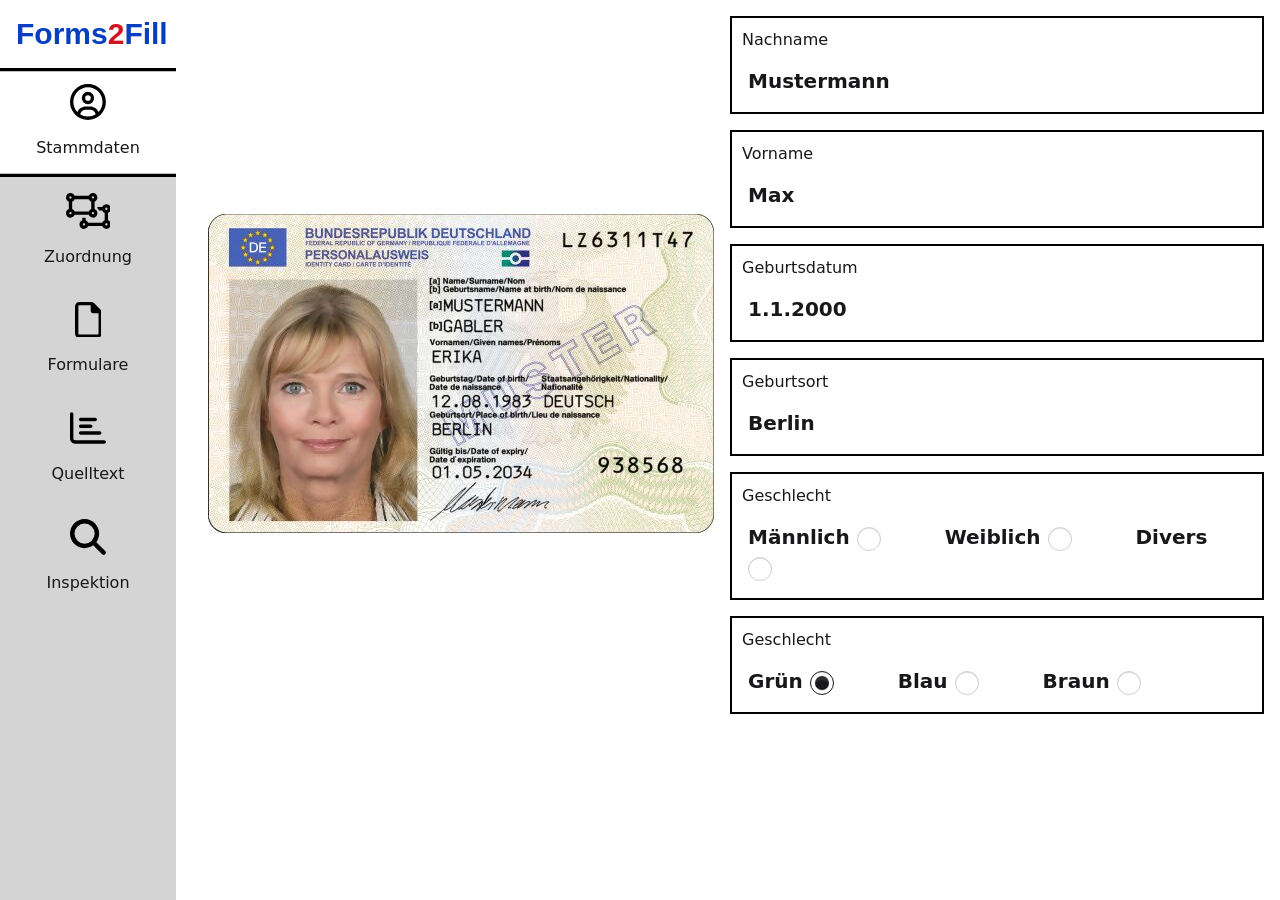
==== commit bfa0cff1: "Update" ====
--- a/forms2fill/index.html
+++ b/forms2fill/index.html
@@ -5,10 +5,10 @@
     <link rel="shortcut icon" href="data:image/x-icon;," type="image/x-icon">
     <meta name="viewport" content="width=device-width, initial-scale=1.0" />
     <title>Forms2Fill</title>
-    <style>/*! tailwindcss v4.1.6 | MIT License | https://tailwindcss.com */
+    <style>/*! tailwindcss v4.1.5 | MIT License | https://tailwindcss.com */
 @layer properties{@supports (((-webkit-hyphens:none)) and (not (margin-trim:inline))) or ((-moz-orient:inline) and (not (color:rgb(from red r g b)))){*,:before,:after,::backdrop{--tw-rotate-x:initial;--tw-rotate-y:initial;--tw-rotate-z:initial;--tw-skew-x:initial;--tw-skew-y:initial;--tw-border-style:solid;--tw-font-weight:initial;--tw-shadow:0 0 #0000;--tw-shadow-color:initial;--tw-shadow-alpha:100%;--tw-inset-shadow:0 0 #0000;--tw-inset-shadow-color:initial;--tw-inset-shadow-alpha:100%;--tw-ring-color:initial;--tw-ring-shadow:0 0 #0000;--tw-inset-ring-color:initial;--tw-inset-ring-shadow:0 0 #0000;--tw-ring-inset:initial;--tw-ring-offset-width:0px;--tw-ring-offset-color:#fff;--tw-ring-offset-shadow:0 0 #0000}}}:root{--sidebar-width:11rem}@layer theme{:root,:host{--font-sans:ui-sans-serif,system-ui,sans-serif,"Apple Color Emoji","Segoe UI Emoji","Segoe UI Symbol","Noto Color Emoji";--font-mono:ui-monospace,SFMono-Regular,Menlo,Monaco,Consolas,"Liberation Mono","Courier New",monospace;--color-green-200:oklch(92.5% .084 155.995);--color-blue-300:oklch(80.9% .105 251.813);--color-blue-800:oklch(42.4% .199 265.638);--color-gray-300:oklch(87.2% .01 258.338);--color-gray-400:oklch(70.7% .022 261.325);--color-neutral-300:oklch(87% 0 0);--color-black:#000;--color-white:#fff;--spacing:.25rem;--text-sm:.875rem;--text-sm--line-height:calc(1.25/.875);--text-3xl:1.875rem;--text-3xl--line-height:calc(2.25/1.875);--font-weight-bold:700;--default-font-family:var(--font-sans);--default-mono-font-family:var(--font-mono)}}@layer base{*,:after,:before,::backdrop{box-sizing:border-box;border:0 solid;margin:0;padding:0}::file-selector-button{box-sizing:border-box;border:0 solid;margin:0;padding:0}html,:host{-webkit-text-size-adjust:100%;tab-size:4;line-height:1.5;font-family:var(--default-font-family,ui-sans-serif,system-ui,sans-serif,"Apple Color Emoji","Segoe UI Emoji","Segoe UI Symbol","Noto Color Emoji");font-feature-settings:var(--default-font-feature-settings,normal);font-variation-settings:var(--default-font-variation-settings,normal);-webkit-tap-highlight-color:transparent}hr{height:0;color:inherit;border-top-width:1px}abbr:where([title]){-webkit-text-decoration:underline dotted;text-decoration:underline dotted}h1,h2,h3,h4,h5,h6{font-size:inherit;font-weight:inherit}a{color:inherit;-webkit-text-decoration:inherit;-webkit-text-decoration:inherit;-webkit-text-decoration:inherit;text-decoration:inherit}b,strong{font-weight:bolder}code,kbd,samp,pre{font-family:var(--default-mono-font-family,ui-monospace,SFMono-Regular,Menlo,Monaco,Consolas,"Liberation Mono","Courier New",monospace);font-feature-settings:var(--default-mono-font-feature-settings,normal);font-variation-settings:var(--default-mono-font-variation-settings,normal);font-size:1em}small{font-size:80%}sub,sup{vertical-align:baseline;font-size:75%;line-height:0;position:relative}sub{bottom:-.25em}sup{top:-.5em}table{text-indent:0;border-color:inherit;border-collapse:collapse}:-moz-focusring{outline:auto}progress{vertical-align:baseline}summary{display:list-item}ol,ul,menu{list-style:none}img,svg,video,canvas,audio,iframe,embed,object{vertical-align:middle;display:block}img,video{max-width:100%;height:auto}button,input,select,optgroup,textarea{font:inherit;font-feature-settings:inherit;font-variation-settings:inherit;letter-spacing:inherit;color:inherit;opacity:1;background-color:#0000;border-radius:0}::file-selector-button{font:inherit;font-feature-settings:inherit;font-variation-settings:inherit;letter-spacing:inherit;color:inherit;opacity:1;background-color:#0000;border-radius:0}:where(select:is([multiple],[size])) optgroup{font-weight:bolder}:where(select:is([multiple],[size])) optgroup option{padding-inline-start:20px}::file-selector-button{margin-inline-end:4px}::placeholder{opacity:1}@supports (not ((-webkit-appearance:-apple-pay-button))) or (contain-intrinsic-size:1px){::placeholder{color:currentColor}@supports (color:color-mix(in lab, red, red)){::placeholder{color:color-mix(in oklab,currentcolor 50%,transparent)}}}textarea{resize:vertical}::-webkit-search-decoration{-webkit-appearance:none}::-webkit-date-and-time-value{min-height:1lh;text-align:inherit}::-webkit-datetime-edit{display:inline-flex}::-webkit-datetime-edit-fields-wrapper{padding:0}::-webkit-datetime-edit{padding-block:0}::-webkit-datetime-edit-year-field{padding-block:0}::-webkit-datetime-edit-month-field{padding-block:0}::-webkit-datetime-edit-day-field{padding-block:0}::-webkit-datetime-edit-hour-field{padding-block:0}::-webkit-datetime-edit-minute-field{padding-block:0}::-webkit-datetime-edit-second-field{padding-block:0}::-webkit-datetime-edit-millisecond-field{padding-block:0}::-webkit-datetime-edit-meridiem-field{padding-block:0}:-moz-ui-invalid{box-shadow:none}button,input:where([type=button],[type=reset],[type=submit]){appearance:button}::file-selector-button{appearance:button}::-webkit-inner-spin-button{height:auto}::-webkit-outer-spin-button{height:auto}[hidden]:where(:not([hidden=until-found])){display:none!important}body{margin:calc(var(--spacing)*0);font-family:var(--font-sans)}@media (prefers-color-scheme:dark){body{background-color:var(--color-black);color:var(--color-white)}}:where(:root),:root:has(input.theme-controller[value=light]:checked),[data-theme=light]{color-scheme:light;--color-base-100:oklch(100% 0 0);--color-base-200:oklch(98% 0 0);--color-base-300:oklch(95% 0 0);--color-base-content:oklch(21% .006 285.885);--color-primary:oklch(45% .24 277.023);--color-primary-content:oklch(93% .034 272.788);--color-secondary:oklch(65% .241 354.308);--color-secondary-content:oklch(94% .028 342.258);--color-accent:oklch(77% .152 181.912);--color-accent-content:oklch(38% .063 188.416);--color-neutral:oklch(14% .005 285.823);--color-neutral-content:oklch(92% .004 286.32);--color-info:oklch(74% .16 232.661);--color-info-content:oklch(29% .066 243.157);--color-success:oklch(76% .177 163.223);--color-success-content:oklch(37% .077 168.94);--color-warning:oklch(82% .189 84.429);--color-warning-content:oklch(41% .112 45.904);--color-error:oklch(71% .194 13.428);--color-error-content:oklch(27% .105 12.094);--radius-selector:.5rem;--radius-field:.25rem;--radius-box:.5rem;--size-selector:.25rem;--size-field:.25rem;--border:1px;--depth:1;--noise:0}@media (prefers-color-scheme:dark){:root{color-scheme:dark;--color-base-100:oklch(25.33% .016 252.42);--color-base-200:oklch(23.26% .014 253.1);--color-base-300:oklch(21.15% .012 254.09);--color-base-content:oklch(97.807% .029 256.847);--color-primary:oklch(58% .233 277.117);--color-primary-content:oklch(96% .018 272.314);--color-secondary:oklch(65% .241 354.308);--color-secondary-content:oklch(94% .028 342.258);--color-accent:oklch(77% .152 181.912);--color-accent-content:oklch(38% .063 188.416);--color-neutral:oklch(14% .005 285.823);--color-neutral-content:oklch(92% .004 286.32);--color-info:oklch(74% .16 232.661);--color-info-content:oklch(29% .066 243.157);--color-success:oklch(76% .177 163.223);--color-success-content:oklch(37% .077 168.94);--color-warning:oklch(82% .189 84.429);--color-warning-content:oklch(41% .112 45.904);--color-error:oklch(71% .194 13.428);--color-error-content:oklch(27% .105 12.094);--radius-selector:.5rem;--radius-field:.25rem;--radius-box:.5rem;--size-selector:.25rem;--size-field:.25rem;--border:1px;--depth:1;--noise:0}}:root:has(input.theme-controller[value=light]:checked),[data-theme=light]{color-scheme:light;--color-base-100:oklch(100% 0 0);--color-base-200:oklch(98% 0 0);--color-base-300:oklch(95% 0 0);--color-base-content:oklch(21% .006 285.885);--color-primary:oklch(45% .24 277.023);--color-primary-content:oklch(93% .034 272.788);--color-secondary:oklch(65% .241 354.308);--color-secondary-content:oklch(94% .028 342.258);--color-accent:oklch(77% .152 181.912);--color-accent-content:oklch(38% .063 188.416);--color-neutral:oklch(14% .005 285.823);--color-neutral-content:oklch(92% .004 286.32);--color-info:oklch(74% .16 232.661);--color-info-content:oklch(29% .066 243.157);--color-success:oklch(76% .177 163.223);--color-success-content:oklch(37% .077 168.94);--color-warning:oklch(82% .189 84.429);--color-warning-content:oklch(41% .112 45.904);--color-error:oklch(71% .194 13.428);--color-error-content:oklch(27% .105 12.094);--radius-selector:.5rem;--radius-field:.25rem;--radius-box:.5rem;--size-selector:.25rem;--size-field:.25rem;--border:1px;--depth:1;--noise:0}:root:has(input.theme-controller[value=dark]:checked),[data-theme=dark]{color-scheme:dark;--color-base-100:oklch(25.33% .016 252.42);--color-base-200:oklch(23.26% .014 253.1);--color-base-300:oklch(21.15% .012 254.09);--color-base-content:oklch(97.807% .029 256.847);--color-primary:oklch(58% .233 277.117);--color-primary-content:oklch(96% .018 272.314);--color-secondary:oklch(65% .241 354.308);--color-secondary-content:oklch(94% .028 342.258);--color-accent:oklch(77% .152 181.912);--color-accent-content:oklch(38% .063 188.416);--color-neutral:oklch(14% .005 285.823);--color-neutral-content:oklch(92% .004 286.32);--color-info:oklch(74% .16 232.661);--color-info-content:oklch(29% .066 243.157);--color-success:oklch(76% .177 163.223);--color-success-content:oklch(37% .077 168.94);--color-warning:oklch(82% .189 84.429);--color-warning-content:oklch(41% .112 45.904);--color-error:oklch(71% .194 13.428);--color-error-content:oklch(27% .105 12.094);--radius-selector:.5rem;--radius-field:.25rem;--radius-box:.5rem;--size-selector:.25rem;--size-field:.25rem;--border:1px;--depth:1;--noise:0}:root:has(.modal-open,.modal[open],.modal:target,.modal-toggle:checked,.drawer:not([class*=drawer-open])>.drawer-toggle:checked){overflow:hidden}:root,[data-theme]{background-color:var(--root-bg,var(--color-base-100));color:var(--color-base-content)}:root{scrollbar-color:currentColor #0000}@supports (color:color-mix(in lab, red, red)){:root{scrollbar-color:color-mix(in oklch,currentColor 35%,#0000)#0000}}@property --radialprogress{syntax: "<percentage>"; inherits: true; initial-value: 0%;}:where(:root:has(.modal-open,.modal[open],.modal:target,.modal-toggle:checked,.drawer:not(.drawer-open)>.drawer-toggle:checked)){scrollbar-gutter:stable;background-image:linear-gradient(var(--color-base-100),var(--color-base-100));--root-bg:var(--color-base-100)}@supports (color:color-mix(in lab, red, red)){:where(:root:has(.modal-open,.modal[open],.modal:target,.modal-toggle:checked,.drawer:not(.drawer-open)>.drawer-toggle:checked)){--root-bg:color-mix(in srgb,var(--color-base-100),oklch(0% 0 0) 40%)}}:where(.modal[open],.modal-open,.modal-toggle:checked+.modal):not(.modal-start,.modal-end){scrollbar-gutter:stable}:root{--fx-noise:url("data:image/svg+xml,%3Csvg xmlns='http://www.w3.org/2000/svg'%3E%3Cfilter id='a'%3E%3CfeTurbulence type='fractalNoise' baseFrequency='1.34' numOctaves='4' stitchTiles='stitch'%3E%3C/feTurbulence%3E%3C/filter%3E%3Crect width='100%25' height='100%25' filter='url(%23a)' opacity='0.2'%3E%3C/rect%3E%3C/svg%3E")}.chat{--mask-chat:url("data:image/svg+xml,%3csvg width='13' height='13' xmlns='http://www.w3.org/2000/svg'%3e%3cpath fill='black' d='M0 11.5004C0 13.0004 2 13.0004 2 13.0004H12H13V0.00036329L12.5 0C12.5 0 11.977 2.09572 11.8581 2.50033C11.6075 3.35237 10.9149 4.22374 9 5.50036C6 7.50036 0 10.0004 0 11.5004Z'/%3e%3c/svg%3e")}}@layer components;@layer utilities{.btn{cursor:pointer;text-align:center;vertical-align:middle;outline-offset:2px;webkit-user-select:none;-webkit-user-select:none;user-select:none;padding-inline:var(--btn-p);color:var(--btn-fg);--tw-prose-links:var(--btn-fg);height:var(--size);font-size:var(--fontsize,.875rem);outline-color:var(--btn-color,var(--color-base-content));background-color:var(--btn-bg);background-size:auto,calc(var(--noise)*100%);background-image:none,var(--btn-noise);border-width:var(--border);border-style:solid;border-color:var(--btn-border);text-shadow:0 .5px oklch(100% 0 0/calc(var(--depth)*.15));touch-action:manipulation;box-shadow:0 .5px 0 .5px oklch(100% 0 0/calc(var(--depth)*6%))inset,var(--btn-shadow);--size:calc(var(--size-field,.25rem)*10);--btn-bg:var(--btn-color,var(--color-base-200));--btn-fg:var(--color-base-content);--btn-p:1rem;--btn-border:var(--btn-bg);--btn-shadow:0 3px 2px -2px var(--btn-bg),0 4px 3px -2px var(--btn-bg);--btn-noise:var(--fx-noise);border-start-start-radius:var(--join-ss,var(--radius-field));border-start-end-radius:var(--join-se,var(--radius-field));border-end-end-radius:var(--join-ee,var(--radius-field));border-end-start-radius:var(--join-es,var(--radius-field));flex-wrap:nowrap;flex-shrink:0;justify-content:center;align-items:center;gap:.375rem;font-weight:600;transition-property:color,background-color,border-color,box-shadow;transition-duration:.2s;transition-timing-function:cubic-bezier(0,0,.2,1);display:inline-flex}:where(.btn){width:unset}@supports (color:color-mix(in lab, red, red)){.btn{--btn-border:color-mix(in oklab,var(--btn-bg),#000 calc(var(--depth)*5%));--btn-shadow:0 3px 2px -2px color-mix(in oklab,var(--btn-bg)calc(var(--depth)*30%),#0000),0 4px 3px -2px color-mix(in oklab,var(--btn-bg)calc(var(--depth)*30%),#0000)}}.prose .btn{text-decoration-line:none}@media (hover:hover){.btn:hover{--btn-bg:var(--btn-color,var(--color-base-200))}@supports (color:color-mix(in lab, red, red)){.btn:hover{--btn-bg:color-mix(in oklab,var(--btn-color,var(--color-base-200)),#000 7%)}}}.btn:focus-visible{isolation:isolate;outline-width:2px;outline-style:solid}.btn:active:not(.btn-active){--btn-bg:var(--btn-color,var(--color-base-200));--btn-border:var(--btn-color,var(--color-base-200));--btn-shadow:0 0 0 0 oklch(0% 0 0/0),0 0 0 0 oklch(0% 0 0/0);translate:0 .5px}@supports (color:color-mix(in lab, red, red)){.btn:active:not(.btn-active){--btn-bg:color-mix(in oklab,var(--btn-color,var(--color-base-200)),#000 5%);--btn-border:color-mix(in oklab,var(--btn-color,var(--color-base-200)),#000 7%)}}.btn:is(:disabled,[disabled],.btn-disabled){pointer-events:none;--btn-border:#0000;--btn-noise:none;--btn-fg:var(--color-base-content)}.btn:is(:disabled,[disabled],.btn-disabled):not(.btn-link,.btn-ghost){background-color:var(--color-base-content);box-shadow:none}@supports (color:color-mix(in lab, red, red)){.btn:is(:disabled,[disabled],.btn-disabled):not(.btn-link,.btn-ghost){background-color:color-mix(in oklab,var(--color-base-content)10%,transparent)}.btn:is(:disabled,[disabled],.btn-disabled){--btn-fg:color-mix(in oklch,var(--color-base-content)20%,#0000)}}@media (hover:hover){.btn:is(:disabled,[disabled],.btn-disabled):hover{pointer-events:none;background-color:var(--color-neutral);--btn-border:#0000;--btn-fg:var(--color-base-content)}@supports (color:color-mix(in lab, red, red)){.btn:is(:disabled,[disabled],.btn-disabled):hover{background-color:color-mix(in oklab,var(--color-neutral)20%,transparent);--btn-fg:color-mix(in oklch,var(--color-base-content)20%,#0000)}}}.btn:is(input[type=checkbox],input[type=radio]){appearance:none}.btn:is(input[type=checkbox],input[type=radio]):after{content:attr(aria-label)}.btn:where(input:checked:not(.filter .btn)){--btn-color:var(--color-primary);--btn-fg:var(--color-primary-content);isolation:isolate}.input{cursor:text;border:var(--border)solid #0000;appearance:none;background-color:var(--color-base-100);vertical-align:middle;white-space:nowrap;width:clamp(3rem,20rem,100%);height:var(--size);border-color:var(--input-color);box-shadow:0 1px var(--input-color)inset,0 -1px oklch(100% 0 0/calc(var(--depth)*.1))inset;--size:calc(var(--size-field,.25rem)*10);--input-color:var(--color-base-content);border-start-start-radius:var(--join-ss,var(--radius-field));border-start-end-radius:var(--join-se,var(--radius-field));border-end-end-radius:var(--join-ee,var(--radius-field));border-end-start-radius:var(--join-es,var(--radius-field));flex-shrink:1;align-items:center;gap:.5rem;padding-inline:.75rem;font-size:.875rem;display:inline-flex;position:relative}@supports (color:color-mix(in lab, red, red)){.input{box-shadow:0 1px color-mix(in oklab,var(--input-color)calc(var(--depth)*10%),#0000)inset,0 -1px oklch(100% 0 0/calc(var(--depth)*.1))inset;--input-color:color-mix(in oklab,var(--color-base-content)20%,#0000)}}.input:where(input){display:inline-flex}.input :where(input){appearance:none;background-color:#0000;border:none;width:100%;height:100%;display:inline-flex}.input :where(input):focus,.input :where(input):focus-within{--tw-outline-style:none;outline-style:none}@media (forced-colors:active){:is(.input :where(input):focus,.input :where(input):focus-within){outline-offset:2px;outline:2px solid #0000}}.input :where(input[type=date]){display:inline-block}.input:focus,.input:focus-within{--input-color:var(--color-base-content);box-shadow:0 1px var(--input-color);outline:2px solid var(--input-color);outline-offset:2px;isolation:isolate;z-index:1}@supports (color:color-mix(in lab, red, red)){:is(.input:focus,.input:focus-within){box-shadow:0 1px color-mix(in oklab,var(--input-color)calc(var(--depth)*10%),#0000)}}.input:has(>input[disabled]),.input:is(:disabled,[disabled]){cursor:not-allowed;border-color:var(--color-base-200);background-color:var(--color-base-200);color:var(--color-base-content);box-shadow:none}@supports (color:color-mix(in lab, red, red)){:is(.input:has(>input[disabled]),.input:is(:disabled,[disabled])){color:color-mix(in oklab,var(--color-base-content)40%,transparent)}}:is(.input:has(>input[disabled]),.input:is(:disabled,[disabled]))::placeholder{color:var(--color-base-content)}@supports (color:color-mix(in lab, red, red)){:is(.input:has(>input[disabled]),.input:is(:disabled,[disabled]))::placeholder{color:color-mix(in oklab,var(--color-base-content)20%,transparent)}}.input:has(>input[disabled])>input[disabled]{cursor:not-allowed}.input::-webkit-date-and-time-value{text-align:inherit}.input[type=number]::-webkit-inner-spin-button{margin-block:-.75rem;margin-inline-end:-.75rem}.input::-webkit-calendar-picker-indicator{position:absolute;inset-inline-end:.75em}.table{border-radius:var(--radius-box);text-align:left;width:100%;font-size:.875rem;position:relative}.table:where(:dir(rtl),[dir=rtl],[dir=rtl] *){text-align:right}@media (hover:hover){:is(.table tr.row-hover,.table tr.row-hover:nth-child(2n)):hover{background-color:var(--color-base-200)}}.table :where(th,td){vertical-align:middle;padding-block:.75rem;padding-inline:1rem}.table :where(thead,tfoot){white-space:nowrap;color:var(--color-base-content);font-size:.875rem;font-weight:600}@supports (color:color-mix(in lab, red, red)){.table :where(thead,tfoot){color:color-mix(in oklab,var(--color-base-content)60%,transparent)}}.table :where(tfoot){border-top:var(--border)solid var(--color-base-content)}@supports (color:color-mix(in lab, red, red)){.table :where(tfoot){border-top:var(--border)solid color-mix(in oklch,var(--color-base-content)5%,#0000)}}.table :where(.table-pin-rows thead tr){z-index:1;background-color:var(--color-base-100);position:sticky;top:0}.table :where(.table-pin-rows tfoot tr){z-index:1;background-color:var(--color-base-100);position:sticky;bottom:0}.table :where(.table-pin-cols tr th){background-color:var(--color-base-100);position:sticky;left:0;right:0}.table :where(thead tr,tbody tr:not(:last-child)){border-bottom:var(--border)solid var(--color-base-content)}@supports (color:color-mix(in lab, red, red)){.table :where(thead tr,tbody tr:not(:last-child)){border-bottom:var(--border)solid color-mix(in oklch,var(--color-base-content)5%,#0000)}}.card{border-radius:var(--radius-box);outline-offset:2px;outline:0 solid #0000;flex-direction:column;transition:outline .2s ease-in-out;display:flex;position:relative}.card:focus{--tw-outline-style:none;outline-style:none}@media (forced-colors:active){.card:focus{outline-offset:2px;outline:2px solid #0000}}.card:focus-visible{outline-color:currentColor}.card :where(figure:first-child){border-start-start-radius:inherit;border-start-end-radius:inherit;border-end-end-radius:unset;border-end-start-radius:unset;overflow:hidden}.card :where(figure:last-child){border-start-start-radius:unset;border-start-end-radius:unset;border-end-end-radius:inherit;border-end-start-radius:inherit;overflow:hidden}.card:where(.card-border){border:var(--border)solid var(--color-base-200)}.card:where(.card-dash){border:var(--border)dashed var(--color-base-200)}.card.image-full{display:grid}.card.image-full>*{grid-row-start:1;grid-column-start:1}.card.image-full>.card-body{color:var(--color-neutral-content);position:relative}.card.image-full :where(figure){border-radius:inherit;overflow:hidden}.card.image-full>figure img{object-fit:cover;filter:brightness(28%);height:100%}.card figure{justify-content:center;align-items:center;display:flex}.card:has(>input:is(input[type=checkbox],input[type=radio])){cursor:pointer;-webkit-user-select:none;user-select:none}.card:has(>:checked){outline:2px solid}.checkbox{border:var(--border)solid var(--input-color,var(--color-base-content));cursor:pointer;appearance:none;border-radius:var(--radius-selector);vertical-align:middle;color:var(--color-base-content);box-shadow:0 1px oklch(0% 0 0/calc(var(--depth)*.1))inset,0 0 #0000 inset,0 0 #0000;--size:calc(var(--size-selector,.25rem)*6);width:var(--size);height:var(--size);background-size:auto,calc(var(--noise)*100%);background-image:none,var(--fx-noise);flex-shrink:0;padding:.25rem;transition:background-color .2s,box-shadow .2s;position:relative}@supports (color:color-mix(in lab, red, red)){.checkbox{border:var(--border)solid var(--input-color,color-mix(in oklab,var(--color-base-content)20%,#0000))}}.checkbox:before{--tw-content:"";content:var(--tw-content);opacity:0;clip-path:polygon(20% 100%,20% 80%,50% 80%,50% 80%,70% 80%,70% 100%);width:100%;height:100%;box-shadow:0px 3px 0 0px oklch(100% 0 0/calc(var(--depth)*.1))inset;background-color:currentColor;font-size:1rem;line-height:.75;transition:clip-path .3s .1s,opacity .1s .1s,rotate .3s .1s,translate .3s .1s;display:block;rotate:45deg}.checkbox:focus-visible{outline:2px solid var(--input-color,currentColor);outline-offset:2px}.checkbox:checked,.checkbox[aria-checked=true]{background-color:var(--input-color,#0000);box-shadow:0 0 #0000 inset,0 8px 0 -4px oklch(100% 0 0/calc(var(--depth)*.1))inset,0 1px oklch(0% 0 0/calc(var(--depth)*.1))}:is(.checkbox:checked,.checkbox[aria-checked=true]):before{clip-path:polygon(20% 100%,20% 80%,50% 80%,50% 0%,70% 0%,70% 100%);opacity:1}@media (forced-colors:active){:is(.checkbox:checked,.checkbox[aria-checked=true]):before{--tw-content:"✔︎";clip-path:none;background-color:#0000;rotate:none}}@media print{:is(.checkbox:checked,.checkbox[aria-checked=true]):before{--tw-content:"✔︎";clip-path:none;background-color:#0000;rotate:none}}.checkbox:indeterminate:before{opacity:1;clip-path:polygon(20% 100%,20% 80%,50% 80%,50% 80%,80% 80%,80% 100%);translate:0 -35%;rotate:none}.checkbox:disabled{cursor:not-allowed;opacity:.2}.radio{cursor:pointer;appearance:none;vertical-align:middle;border:var(--border)solid var(--input-color,currentColor);box-shadow:0 1px oklch(0% 0 0/calc(var(--depth)*.1))inset;--size:calc(var(--size-selector,.25rem)*6);width:var(--size);height:var(--size);color:var(--input-color,currentColor);border-radius:3.40282e38px;flex-shrink:0;padding:.25rem;position:relative}@supports (color:color-mix(in lab, red, red)){.radio{border:var(--border)solid var(--input-color,color-mix(in srgb,currentColor 20%,#0000))}}.radio:before{--tw-content:"";content:var(--tw-content);background-size:auto,calc(var(--noise)*100%);background-image:none,var(--fx-noise);border-radius:3.40282e38px;width:100%;height:100%;display:block}.radio:focus-visible{outline:2px solid}.radio:checked,.radio[aria-checked=true]{background-color:var(--color-base-100);border-color:currentColor;animation:.2s ease-out radio}:is(.radio:checked,.radio[aria-checked=true]):before{box-shadow:0 -1px oklch(0% 0 0/calc(var(--depth)*.1))inset,0 8px 0 -4px oklch(100% 0 0/calc(var(--depth)*.1))inset,0 1px oklch(0% 0 0/calc(var(--depth)*.1));background-color:currentColor}@media (forced-colors:active){:is(.radio:checked,.radio[aria-checked=true]):before{outline-style:var(--tw-outline-style);outline-offset:calc(1px*-1);outline-width:1px}}@media print{:is(.radio:checked,.radio[aria-checked=true]):before{outline-offset:-1rem;outline:.25rem solid}}.radio:disabled{cursor:not-allowed;opacity:.2}.absolute{position:absolute}.fixed{position:fixed}.textarea{border:var(--border)solid #0000;appearance:none;border-radius:var(--radius-field);background-color:var(--color-base-100);vertical-align:middle;border-color:var(--input-color);width:clamp(3rem,20rem,100%);min-height:5rem;box-shadow:0 1px var(--input-color)inset,0 -1px oklch(100% 0 0/calc(var(--depth)*.1))inset;--input-color:var(--color-base-content);flex-shrink:1;padding-block:.5rem;padding-inline:.75rem;font-size:.875rem}@supports (color:color-mix(in lab, red, red)){.textarea{box-shadow:0 1px color-mix(in oklab,var(--input-color)calc(var(--depth)*10%),#0000)inset,0 -1px oklch(100% 0 0/calc(var(--depth)*.1))inset;--input-color:color-mix(in oklab,var(--color-base-content)20%,#0000)}}.textarea textarea{appearance:none;background-color:#0000;border:none}.textarea textarea:focus,.textarea textarea:focus-within{--tw-outline-style:none;outline-style:none}@media (forced-colors:active){:is(.textarea textarea:focus,.textarea textarea:focus-within){outline-offset:2px;outline:2px solid #0000}}.textarea:focus,.textarea:focus-within{--input-color:var(--color-base-content);box-shadow:0 1px var(--input-color);outline:2px solid var(--input-color);outline-offset:2px;isolation:isolate}@supports (color:color-mix(in lab, red, red)){:is(.textarea:focus,.textarea:focus-within){box-shadow:0 1px color-mix(in oklab,var(--input-color)calc(var(--depth)*10%),#0000)}}.textarea:has(>textarea[disabled]),.textarea:is(:disabled,[disabled]){cursor:not-allowed;border-color:var(--color-base-200);background-color:var(--color-base-200);color:var(--color-base-content);box-shadow:none}@supports (color:color-mix(in lab, red, red)){:is(.textarea:has(>textarea[disabled]),.textarea:is(:disabled,[disabled])){color:color-mix(in oklab,var(--color-base-content)40%,transparent)}}:is(.textarea:has(>textarea[disabled]),.textarea:is(:disabled,[disabled]))::placeholder{color:var(--color-base-content)}@supports (color:color-mix(in lab, red, red)){:is(.textarea:has(>textarea[disabled]),.textarea:is(:disabled,[disabled]))::placeholder{color:color-mix(in oklab,var(--color-base-content)20%,transparent)}}.textarea:has(>textarea[disabled])>textarea[disabled]{cursor:not-allowed}.m-0{margin:calc(var(--spacing)*0)}.m-4{margin:calc(var(--spacing)*4)}.m-8{margin:calc(var(--spacing)*8)}.label{white-space:nowrap;color:currentColor;align-items:center;gap:.375rem;display:inline-flex}@supports (color:color-mix(in lab, red, red)){.label{color:color-mix(in oklab,currentColor 60%,transparent)}}.label:has(input){cursor:pointer}.label:is(.input>*,.select>*){white-space:nowrap;height:calc(100% - .5rem);font-size:inherit;align-items:center;padding-inline:.75rem;display:flex}.label:is(.input>*,.select>*):first-child{border-inline-end:var(--border)solid currentColor;margin-inline:-.75rem .75rem}@supports (color:color-mix(in lab, red, red)){.label:is(.input>*,.select>*):first-child{border-inline-end:var(--border)solid color-mix(in oklab,currentColor 10%,#0000)}}.label:is(.input>*,.select>*):last-child{border-inline-start:var(--border)solid currentColor;margin-inline:.75rem -.75rem}@supports (color:color-mix(in lab, red, red)){.label:is(.input>*,.select>*):last-child{border-inline-start:var(--border)solid color-mix(in oklab,currentColor 10%,#0000)}}.mr-16{margin-right:calc(var(--spacing)*16)}.ml-\[var\(--sidebar-width\)\]{margin-left:var(--sidebar-width)}.card-body{padding:var(--card-p,1.5rem);font-size:var(--card-fs,.875rem);flex-direction:column;flex:auto;gap:.5rem;display:flex}.card-body :where(p){flex-grow:1}.card-actions{flex-wrap:wrap;align-items:flex-start;gap:.5rem;display:flex}.card-title{font-size:var(--cardtitle-fs,1.125rem);align-items:center;gap:.5rem;font-weight:600;display:flex}.block{display:block}.flex{display:flex}.hidden{display:none}.inline-block{display:inline-block}.table{display:table}.h-0{height:calc(var(--spacing)*0)}.h-\[80vh\]{height:80vh}.h-full{height:100%}.h-screen{height:100vh}.w-96{width:calc(var(--spacing)*96)}.w-\[50\%\]{width:50%}.w-\[var\(--sidebar-width\)\]{width:var(--sidebar-width)}.w-full{width:100%}.flex-1{flex:1}.flex-2{flex:2}.flex-auto{flex:auto}.transform{transform:var(--tw-rotate-x,)var(--tw-rotate-y,)var(--tw-rotate-z,)var(--tw-skew-x,)var(--tw-skew-y,)}.cursor-pointer{cursor:pointer}.resize-none{resize:none}.flex-col{flex-direction:column}.flex-row{flex-direction:row}.justify-end{justify-content:flex-end}.rounded-none{border-radius:0}.border{border-style:var(--tw-border-style);border-width:1px}.bg-\[\#063FC0\]{background-color:#063fc0}.bg-base-100{background-color:var(--color-base-100)}.bg-neutral-300{background-color:var(--color-neutral-300)}.bg-white{background-color:var(--color-white)}.object-contain{object-fit:contain}.p-4{padding:calc(var(--spacing)*4)}.px-5{padding-inline:calc(var(--spacing)*5)}.py-2\.5{padding-block:calc(var(--spacing)*2.5)}.text-center{text-align:center}.text-left{text-align:left}.text-right{text-align:right}.font-sans{font-family:var(--font-sans)}.text-3xl{font-size:var(--text-3xl);line-height:var(--tw-leading,var(--text-3xl--line-height))}.text-sm{font-size:var(--text-sm);line-height:var(--tw-leading,var(--text-sm--line-height))}.font-bold{--tw-font-weight:var(--font-weight-bold);font-weight:var(--font-weight-bold)}.text-gray-400{color:var(--color-gray-400)}.text-white{color:var(--color-white)}.underline{text-decoration-line:underline}.shadow-lg{--tw-shadow:0 10px 15px -3px var(--tw-shadow-color,#0000001a),0 4px 6px -4px var(--tw-shadow-color,#0000001a);box-shadow:var(--tw-inset-shadow),var(--tw-inset-ring-shadow),var(--tw-ring-offset-shadow),var(--tw-ring-shadow),var(--tw-shadow)}.transition-none{transition-property:none}.btn-outline:not(.btn-active,:hover,:active:focus,:focus-visible,:disabled,[disabled],.btn-disabled,:checked){--btn-shadow:"";--btn-bg:#0000;--btn-fg:var(--btn-color);--btn-border:var(--btn-color);--btn-noise:none}@media (hover:none){.btn-outline:hover:not(.btn-active,:active,:focus-visible,:disabled,[disabled],.btn-disabled,:checked){--btn-shadow:"";--btn-bg:#0000;--btn-fg:var(--btn-color);--btn-border:var(--btn-color);--btn-noise:none}}.btn-primary{--btn-color:var(--color-primary);--btn-fg:var(--color-primary-content)}.placeholder\:text-gray-300::placeholder{color:var(--color-gray-300)}.odd\:bg-\[\#f9f9f9\]:nth-child(odd){background-color:#f9f9f9}@media (hover:hover){.hover\:bg-green-200:hover,.odd\:hover\:bg-green-200:nth-child(odd):hover{background-color:var(--color-green-200)}}.focus\:ring-4:focus{--tw-ring-shadow:var(--tw-ring-inset,)0 0 0 calc(4px + var(--tw-ring-offset-width))var(--tw-ring-color,currentcolor);box-shadow:var(--tw-inset-shadow),var(--tw-inset-ring-shadow),var(--tw-ring-offset-shadow),var(--tw-ring-shadow),var(--tw-shadow)}.focus\:ring-blue-300:focus{--tw-ring-color:var(--color-blue-300)}.focus\:outline-none:focus{--tw-outline-style:none;outline-style:none}@media (min-width:40rem){.sm\:w-auto{width:auto}}@media (prefers-color-scheme:dark){.dark\:bg-\[\#333\]{background-color:#333}.dark\:bg-black{background-color:var(--color-black)}.dark\:text-white{color:var(--color-white)}.dark\:odd\:bg-\[\#333\]:nth-child(odd){background-color:#333}.dark\:focus\:ring-blue-800:focus{--tw-ring-color:var(--color-blue-800)}}.\[\&_a\]\:text-\[\#0031a9\] a{color:#0031a9}@media (prefers-color-scheme:dark){.\[\&_a\]\:dark\:text-\[\#2fafff\] a{color:#2fafff}}.\[\&_th\]\:text-left th{text-align:left}.\[\&_th\,\&_td\]\:p-2 th,.\[\&_th\,\&_td\]\:p-2 td{padding:calc(var(--spacing)*2)}.\[\&_th\,\&_td\]\:align-top th,.\[\&_th\,\&_td\]\:align-top td{vertical-align:top}.\[\&\>div\]\:h-\[calc\(100vh-4rem\)\]>div{height:calc(100vh - 4rem)}}@keyframes dropdown{0%{opacity:0}}@keyframes progress{50%{background-position-x:-115%}}@keyframes toast{0%{opacity:0;scale:.9}to{opacity:1;scale:1}}@keyframes rating{0%,40%{filter:brightness(1.05)contrast(1.05);scale:1.1}}@keyframes radio{0%{padding:5px}50%{padding:3px}}@keyframes skeleton{0%{background-position:150%}to{background-position:-50%}}@property --tw-rotate-x{syntax:"*";inherits:false}@property --tw-rotate-y{syntax:"*";inherits:false}@property --tw-rotate-z{syntax:"*";inherits:false}@property --tw-skew-x{syntax:"*";inherits:false}@property --tw-skew-y{syntax:"*";inherits:false}@property --tw-border-style{syntax:"*";inherits:false;initial-value:solid}@property --tw-font-weight{syntax:"*";inherits:false}@property --tw-shadow{syntax:"*";inherits:false;initial-value:0 0 #0000}@property --tw-shadow-color{syntax:"*";inherits:false}@property --tw-shadow-alpha{syntax:"<percentage>";inherits:false;initial-value:100%}@property --tw-inset-shadow{syntax:"*";inherits:false;initial-value:0 0 #0000}@property --tw-inset-shadow-color{syntax:"*";inherits:false}@property --tw-inset-shadow-alpha{syntax:"<percentage>";inherits:false;initial-value:100%}@property --tw-ring-color{syntax:"*";inherits:false}@property --tw-ring-shadow{syntax:"*";inherits:false;initial-value:0 0 #0000}@property --tw-inset-ring-color{syntax:"*";inherits:false}@property --tw-inset-ring-shadow{syntax:"*";inherits:false;initial-value:0 0 #0000}@property --tw-ring-inset{syntax:"*";inherits:false}@property --tw-ring-offset-width{syntax:"<length>";inherits:false;initial-value:0}@property --tw-ring-offset-color{syntax:"*";inherits:false;initial-value:#fff}@property --tw-ring-offset-shadow{syntax:"*";inherits:false;initial-value:0 0 #0000}</style>
-    <script type="module" crossorigin src="./assets/index-B9hDnLEE.js"></script>
-    <link rel="stylesheet" crossorigin href="./assets/index-CDoar5lv.css">
+    <script type="module" crossorigin src="./assets/index-MkXFwm2d.js"></script>
+    <link rel="stylesheet" crossorigin href="./assets/index-D5HYBgET.css">
   </head>
   <body>
     <div id="app"></div>
--- a/forms2fill/assets/index-D5HYBgET.css
+++ b/forms2fill/assets/index-D5HYBgET.css
@@ -0,0 +1 @@
+input.svelte-10i5tqr:nth-child(2){margin-top:0}label.inset.svelte-10i5tqr{margin:.75rem;position:absolute}.main.svelte-10i5tqr{box-sizing:border-box;border:2px solid #000;width:100%;margin-top:1rem;margin-bottom:1rem;padding:3rem 1rem 1rem;font-size:125%;font-weight:700}@media (prefers-color-scheme:dark){.main.svelte-10i5tqr{color:#fff;background-color:#000;border:1px solid #fff}}.radio.svelte-10i5tqr,.svelte-14ujl6a{animation:none}/*! tailwindcss v4.1.5 | MIT License | https://tailwindcss.com */.codemirror-wrapper.svelte-kcx0g9 .cm-focused{outline:none}.scm-waiting.svelte-kcx0g9{position:relative}.scm-waiting__loading.svelte-kcx0g9{position:absolute;top:0;left:0;bottom:0;right:0;background-color:#ffffff80}.scm-loading.svelte-kcx0g9{display:flex;align-items:center;justify-content:center}.scm-loading__spinner.svelte-kcx0g9{width:1rem;height:1rem;border-radius:100%;border:solid 2px #000;border-top-color:transparent;margin-right:.75rem;animation:svelte-kcx0g9-spin 1s linear infinite}.scm-loading__text.svelte-kcx0g9{font-family:sans-serif}.scm-pre.svelte-kcx0g9{font-size:.85rem;font-family:monospace;tab-size:2;-moz-tab-size:2;resize:none;pointer-events:none;-webkit-user-select:none;user-select:none;overflow:auto}@keyframes svelte-kcx0g9-spin{0%{transform:rotate(0)}to{transform:rotate(360deg)}}.bullet.svelte-cvcw6q{display:inline-flex;justify-content:center;align-items:center;aspect-ratio:1 / 1;width:1em;height:1em;min-width:1em;max-width:1em;-webkit-user-select:none;user-select:none}.bullet.svelte-cvcw6q .dash:where(.svelte-cvcw6q){background-color:var(--_bullet-color);width:4px;height:1px;border-radius:0;overflow:visible}.collapse.svelte-11auzr3{margin:0;padding:0;border:none;all:unset;overflow:visible;cursor:pointer;display:inline-flex;justify-content:center;align-items:center;color:var(--_caret-color);aspect-ratio:1 / 1;width:1em;height:1em;min-width:1em;max-width:1em;-webkit-user-select:none;user-select:none;transition:color .25s ease-in-out}.collapse.svelte-11auzr3:hover{background-color:transparent;color:var(--_caret-hover-color)}.collapse.svelte-11auzr3:focus{color:var(--_caret-focus-color)}.collapse.svelte-11auzr3:focus-visible{color:var(--_caret-focus-color);transform:scale(1.2)}.collapse.svelte-11auzr3:disabled{cursor:default}.collapse.svelte-11auzr3 :where(.svelte-11auzr3){display:inline-flex;justify-content:center;align-items:center;width:100%;height:100%}button.svelte-v2isb6{all:unset;font-family:var(--inspect-font);font-size:.8em;height:1.5em;line-height:1.5em;color:var(--_button-color);background-color:var(--_background-color);outline:1px solid var(--_button-color);padding-inline:.5em;cursor:pointer;border-radius:2px;transition:color .15s,background-color .25s,outline-color .15s,transform .15s;transition-timing-function:ease-in-out;transform-origin:bottom center;-webkit-user-select:none;user-select:none;font-weight:400}button.svelte-v2isb6:disabled{cursor:default;color:var(--border-disabled-color);outline-color:var(--border-disabled-color)}button.svelte-v2isb6:active:not(:disabled){background-color:var(--_background-color);color:var(--_button-color);outline:1px solid var(--_button-color);transform:scaleY(.85)}button.svelte-v2isb6:hover:not(:disabled):not(:active),button.svelte-v2isb6:focus-visible{background-color:var(--_button-color);color:var(--_background-color)}.inspect.svelte-z1o6ws{--base00: #1e2c3e;--base01: #31455e;--base02: #151d29;--base03: #6d819c;--base04: #ffffff;--base05: #dbdbdc;--base06: #fff2c2;--base07: #ffffff;--base08: #ff5c7c;--base09: #ff9f6b;--base0A: #ffd285;--base0B: #8fff96;--base0C: #81eced;--base0D: #81ecee;--base0E: #ff8af5;--base0F: #ffffff}.plain.svelte-z1o6ws{--base00: color-mix(in srgb, currentColor, transparent 80%);--base01: color-mix(in srgb, currentColor, transparent 80%);--base02: unset;--base03: color-mix(in srgb, currentColor, #909090 40%);--base04: currentColor;--base05: currentColor;--base06: color-mix(in srgb, currentColor, yellow 50%);--base07: currentColor;--base08: color-mix(in srgb, currentColor, red 30%);--base09: color-mix(in srgb, currentColor, orange 30%);--base0A: color-mix(in srgb, currentColor, yellow 30%);--base0B: color-mix(in srgb, currentColor, lightgreen 30%);--base0C: color-mix(in srgb, currentColor, cyan 30%);--base0D: color-mix(in srgb, currentColor, cyan 30%);--base0E: color-mix(in srgb, currentColor, rgb(255, 0, 255) 40%);--base0F: currentColor}.stereo.svelte-z1o6ws{--base00: #272822;--base01: #383830;--base02: #49483e;--base03: #75715e;--base04: #a59f85;--base05: #f8f8f2;--base06: #f5f4f1;--base07: #f9f8f5;--base08: #f92672;--base09: #fd971f;--base0A: #f4bf75;--base0B: #a6e22e;--base0C: #a1efe4;--base0D: #66d9ef;--base0E: #ae81ff;--base0F: #cc6633}.dark.svelte-z1o6ws{--base00: #181818;--base01: #282828;--base02: #383838;--base03: #585858;--base04: #b8b8b8;--base05: #d8d8d8;--base06: #e8e8e8;--base07: #f8f8f8;--base08: #ab4642;--base09: #dc9656;--base0A: #f7ca88;--base0B: #a1b56c;--base0C: #86c1b9;--base0D: #7cafc2;--base0E: #ba8baf;--base0F: #a16946}.drak.svelte-z1o6ws{--base00: #282a36;--base01: #3a3c4e;--base02: #44475a;--base03: #6272a4;--base04: #1c1d26;--base05: #f8f8f2;--base06: #f1f2f8;--base07: #f7f7fb;--base08: #ea51b2;--base09: #ffb86c;--base0A: #f1fa8c;--base0B: #50fa7b;--base0C: #a1efe4;--base0D: #62d6e8;--base0E: #bd93f9;--base0F: #009e45}.light.svelte-z1o6ws{--base00: #e8e8e8;--base01: #d8d8d8;--base02: #f8f8f8;--base03: #b8b8b8;--base04: #585858;--base05: #383838;--base06: #282828;--base07: #181818;--base08: #ab4642;--base09: #dc9656;--base0A: #9d5e00;--base0B: #75834e;--base0C: #5f8681;--base0D: #3e9cbe;--base0E: #ba8baf;--base0F: #a16946}.cotton-candy.svelte-z1o6ws{--base00: #ca71c6;--base01: #fa71ed;--base02: #f8f8f8;--base03: #e7a6ff;--base04: #fca8ff;--base05: #8732a5;--base06: #282828;--base07: #181818;--base08: #ab4642;--base09: #dc9656;--base0A: #d1c58b;--base0B: #a1b56c;--base0C: #86c1b9;--base0D: #7cafc2;--base0E: #ba8baf;--base0F: #a16946}.svelte-inspect-value.svelte-z1o6ws,.inspect-panel.svelte-z1o6ws{--cyan: var(--base0C);--yellow: var(--base0A);--green: var(--base0B);--red: var(--base08);--purple: var(--base0E);--blue: var(--base0D);--orange: var(--base09);--_background: var(--inspect-background, none);--_background-color: var(--background-color, var(--base00));--_hover-color: var(--hover-color, var(--base01));--_text-selection-background: var(--text-selection-background, var(--base02));--_length-color: var(--length-color, var(--base03));--_bullet-color: var(--bullet-color, var(--base03));--_comment-color: var(--comment-color, var(--base03));--_caret-color: var(--caret-color, var(--base03));--_caret-focus-color: var(--caret-focus-color, var(--base05));--_caret-hover-color: var(--caret-hover-color, var(--base05));--_text-color: var(--text-color, var(--base05));--_child-update-flash-color: var(--child-update-flash-color, var(--base05));--_update-flash-color: var(--update-flash-color, var(--base06));--_delimiter-color: var(--delimiter-color, var(--base08));--_note-color: var(--note-color, var(--base0C));--_button-color: var(--button-color, var(--base0E));--_button-disabled-color: var(--button-disabled-color, var(--base03));--_button-success-color: var(--button-success-color, var(--base0B));--_promise-pending-color: var(--promise-pending-color, var(--base0A));--_promise-fulfilled-color: var(--promise-fulfilled-color, var(--base0B));--_promise-rejected-color: var(--promise-rejected-color, var(--base08));--_promise-bracket-color: var(--promise-bracket-color, var(--base03));--_key-whitespace-color: var(--key-whitespace-color, var(--base03));--_key-whitespace-opacity: var(--key-whitespace-opacity, .5);--_key-prefix-color: var(--key-prefix-color, var(--base08));--_border-radius: var(--border-radius, 8px);--_border-color: var(--border-color, var(--base03));--_tools-background-color: var(--tools-background-color, var(--base00));--_tools-background-color-borderless: var(--tools-background-color-borderless, transparent);--_tools-border-color: var(--tools-border-color, var(--base03));--_error-color: var(--error-color, var(--base08));--_string-value-color: var(--string-value-color, var(--base0A));--_function-name-color: var(--function-name-color, var(--base0B));--_symbol-value-color: var(--symbol-value-color, var(--base0C));--_regex-value-color: var(--regex-value-color, var(--base0C));--_number-value-color: var(--number-value-color, var(--base0E));--_bigint-value-color: var(--bigint-value-color, var(--base0E));--_boolean-value-color: var(--boolean-value-color, var(--base0E));--_class-name-color: var(--class-name-color, var(--base0D));--_niltype-bg-color: var(--niltype-bg-color, var(--base01));--_niltype-text-color: var(--niltype-text-color, var(--base05));--_number-type-color: var(--number-type-color, var(--base08));--_bigint-type-color: var(--bigint-type-color, var(--base08));--_boolean-type-color: var(--boolean-type-color, var(--base08));--_symbol-type-color: var(--symbol-type-color, var(--base09));--_regex-type-color: var(--regex-type-color, var(--base0B));--_array-type-color: var(--array-type-color, var(--base0C));--_date-type-color: var(--date-type-color, var(--base0C));--_map-type-color: var(--map-type-color, var(--base0C));--_set-type-color: var(--set-type-color, var(--base0C));--_url-type-color: var(--url-type-color, var(--base0C));--_urlsearchparams-type-color: var(--urlsearchparams-type-color, var(--base0C));--_object-type-color: var(--object-type-color, var(--base0C));--_class-type-color: var(--class-type-color, var(--base08));--_function-type-color: var(--function-type-color, var(--base08));--_string-type-color: var(--string-type-color, var(--base0E));--_indent: var(--indent, .75em);--_indent-compact: var(--indent-compact, .5em);--_indent-color: var(--indent-color, var(--base03));--_padding: var(--padding, .25em);--_padding-compact: var(--padding-compact, .25em)}.svelte-inspect-value::selection{background-color:var(--_text-selection-background)}.svelte-inspect-value ::selection{background-color:var(--_text-selection-background)}.svelte-inspect-value.svelte-z1o6ws:not(.noanimate){transition-property:color,background-color,border-color,border;transition-duration:.25s;transition-timing-function:ease-in-out}.svelte-inspect-value *,.svelte-inspect-value *:before,.svelte-inspect-value *:after{box-sizing:border-box;margin:0}.svelte-inspect-value.noanimate *{transition:none!important}.svelte-inspect-value.svelte-z1o6ws{container-type:inline-size;background:var(--_background);background-color:var(--_background-color);border:1px solid var(--_border-color);border-radius:var(--_border-radius);font-size:var(--inspect-font-size, 12px);color:var(--_text-color);font-family:var(--inspect-font, monospace);line-height:1.5em;white-space:nowrap;text-overflow:ellipsis;position:relative;min-width:var(--inspect-min-width, 360px);width:var(--inspect-width, 100%);max-width:var(--inspect-max-width, 100%);box-sizing:border-box;margin:0;overflow:hidden;-webkit-font-smoothing:subpixel-antialiased;-moz-osx-font-smoothing:grayscale}.svelte-inspect-value.svelte-z1o6ws.borderless{background-color:transparent;border:none;border-radius:0}.svelte-inspect-value.svelte-z1o6ws.borderless .body:where(.svelte-z1o6ws){padding:0;background-color:transparent;border:none}.svelte-inspect-value.svelte-z1o6ws.borderless .heading:where(.svelte-z1o6ws){padding-inline:.25em;font-weight:700}.svelte-inspect-value.svelte-z1o6ws.dense{border:none;border-radius:0}.svelte-inspect-value.svelte-z1o6ws.dense .body:where(.svelte-z1o6ws){padding:0;border:none}.svelte-inspect-value.svelte-z1o6ws.dense .heading:where(.svelte-z1o6ws){border-bottom:none;padding-inline:.25em}.svelte-inspect-value.svelte-z1o6ws.dense.in-fixed .body:where(.svelte-z1o6ws),.svelte-inspect-value.svelte-z1o6ws.dense.in-fixed .heading:where(.svelte-z1o6ws){border-top:1px solid var(--_border-color)}.svelte-inspect-value.svelte-z1o6ws .heading:where(.svelte-z1o6ws){color:var(--_text-color);font-size:calc(var(--inspect-font-size, 12px) - 0px);padding-inline:.5em;padding-block:.25em;display:flex;flex-direction:row;align-items:center;gap:.25em;border-bottom:1px solid var(--_border-color);font-weight:700}.svelte-inspect-value.svelte-z1o6ws .heading:where(.svelte-z1o6ws).collapsed{border:none}.svelte-inspect-value.in-fixed.svelte-z1o6ws{display:flex;flex-direction:column}.body.svelte-z1o6ws{position:relative;overflow:auto;width:100%;height:100%;padding:var(--_padding-compact);--__indent: var(--_indent-compact, .5em);--line-gap: .375em;--unit-display: none}@container (inline-size > 360px){.body.svelte-z1o6ws{padding:var(--_padding);--__indent: var(--_indent, .75em);--line-gap: .5em;--unit-display: inline-flex}}.svelte-inspect-value.svelte-z1o6ws .indent.string{border-color:var(--_string-value-color);overflow-x:auto}.svelte-inspect-value.svelte-z1o6ws .indent.function,.svelte-inspect-value.svelte-z1o6ws .indent.asyncfunction,.svelte-inspect-value.svelte-z1o6ws .indent.asyncgeneratorfunction,.svelte-inspect-value.svelte-z1o6ws .indent.generatorfunction{border-color:var(--_function-name-color);overflow-x:auto}.svelte-inspect-value.svelte-z1o6ws .indent.error{border-color:var(--_error-color)}.svelte-inspect-value.svelte-z1o6ws .type{color:var(--_object-type-color);font-size:.857em}.svelte-inspect-value.svelte-z1o6ws .type.null,.svelte-inspect-value.svelte-z1o6ws .type.undefined{background-color:var(--_niltype-bg-color);color:var(--_niltype-text-color);padding-inline:.5em;height:1.3em;line-height:1.3em;border-radius:2px}.svelte-inspect-value.svelte-z1o6ws .type.string{color:var(--_string-type-color)}.svelte-inspect-value.svelte-z1o6ws .type.number{color:var(--_number-type-color)}.svelte-inspect-value.svelte-z1o6ws .type.boolean{color:var(--_boolean-type-color)}.svelte-inspect-value.svelte-z1o6ws .type.array{color:var(--_array-type-color)}.svelte-inspect-value.svelte-z1o6ws .type.object{color:var(--_object-type-color)}.svelte-inspect-value.svelte-z1o6ws .type.bigint{color:var(--_bigint-type-color)}.svelte-inspect-value.svelte-z1o6ws .type.error,.svelte-inspect-value.svelte-z1o6ws .type.InspectError{color:var(--_error-color)}.svelte-inspect-value.svelte-z1o6ws .type.regexp{color:var(--_regex-type-color)}.svelte-inspect-value.svelte-z1o6ws .type.date{color:var(--_date-type-color)}.svelte-inspect-value.svelte-z1o6ws .type.function,.svelte-inspect-value.svelte-z1o6ws .type.asyncfunction,.svelte-inspect-value.svelte-z1o6ws .type.asyncgeneratorfunction,.svelte-inspect-value.svelte-z1o6ws .type.generatorfunction{color:var(--_function-type-color)}.svelte-inspect-value.svelte-z1o6ws .type.symbol{color:var(--_symbol-type-color)}.svelte-inspect-value.svelte-z1o6ws .type.map{color:var(--_map-type-color)}.svelte-inspect-value.svelte-z1o6ws .type.url{color:var(--_url-type-color)}.svelte-inspect-value.svelte-z1o6ws .type.urlsearchparams{color:var(--_urlsearchparams-type-color)}.svelte-inspect-value.svelte-z1o6ws .type.set{color:var(--_set-type-color)}.svelte-inspect-value.svelte-z1o6ws .type.class{color:var(--_class-type-color)}.svelte-inspect-value.svelte-z1o6ws .value{overflow:hidden;text-overflow:ellipsis;white-space:nowrap;transition:color .25s linear}.svelte-inspect-value.svelte-z1o6ws .value.string{color:var(--_string-value-color)}.svelte-inspect-value.svelte-z1o6ws .value.multi{padding:var(--_indent);padding-left:.75em;white-space:pre;line-height:1;text-overflow:unset;overflow-x:auto;overflow-y:clip}.svelte-inspect-value.svelte-z1o6ws .value.number{color:var(--_number-value-color)}.svelte-inspect-value.svelte-z1o6ws .value.boolean{color:var(--_boolean-value-color)}.svelte-inspect-value.svelte-z1o6ws .value.array{color:var(--_array-type-color)}.svelte-inspect-value.svelte-z1o6ws .value.object{color:var(--_object-type-color)}.svelte-inspect-value.svelte-z1o6ws .value.bigint{color:var(--_bigint-value-color)}.svelte-inspect-value.svelte-z1o6ws .value.url{color:var(--_url-type-color)}.svelte-inspect-value.svelte-z1o6ws .value.urlsearchparams{color:var(--_urlsearchparams-type-color)}.svelte-inspect-value.svelte-z1o6ws .value.error{color:var(--_error-color)}.svelte-inspect-value.svelte-z1o6ws .value.regexp{color:var(--_regex-value-color)}.svelte-inspect-value.svelte-z1o6ws .value.date{color:var(--_date-type-color)}.svelte-inspect-value.svelte-z1o6ws .value.function{color:var(--_function-name-color)}.svelte-inspect-value.svelte-z1o6ws .value.symbol{color:var(--_symbol-value-color)}.svelte-inspect-value.svelte-z1o6ws .value.map{color:var(--_map-type-color)}.svelte-inspect-value.svelte-z1o6ws .value.class{color:var(--_class-name-color)}.svelte-inspect-value.svelte-z1o6ws .value.html{padding-inline:.5em}.svelte-inspect-value.svelte-z1o6ws a{color:inherit;text-decoration:none}.svelte-inspect-value.svelte-z1o6ws a:hover{text-decoration:underline}.svelte-inspect-value.svelte-z1o6ws code{font-family:inherit;font-size:inherit}.count.svelte-u35ohg{transition:color .25s ease-in-out;color:var(--_length-color);font-style:italic;font-weight:700;font-size:.857em}.unit.svelte-u35ohg{display:var(--unit-display)}.type.svelte-5s8ni{transition:color .25s ease-in-out;font-weight:900;flex-shrink:0}.key-outer.svelte-1pilgrq{display:flex}.key-button.svelte-1pilgrq{all:unset;padding:0;margin:0;display:flex;flex-direction:row;align-items:center;gap:.5em}.key-button.svelte-1pilgrq:focus:not(.disabled) .key:where(.svelte-1pilgrq),.key-button.svelte-1pilgrq:hover:not(.disabled) .key:where(.svelte-1pilgrq){text-decoration:underline}.key-button.svelte-1pilgrq:not(.disabled){cursor:pointer}.whitespace.svelte-1pilgrq{color:var(--_key-whitespace-color);opacity:var(--_key-whitespace-opacity);-webkit-user-select:none;user-select:none}.key.svelte-1pilgrq{-webkit-user-select:text;user-select:text;transition:color .25s ease-in-out}.key.svelte-1pilgrq.number{color:var(--_number-value-color)}.key.svelte-1pilgrq.string{color:var(--_text-color)}.key.svelte-1pilgrq.symbol{color:var(--_symbol-value-color)}.key.svelte-1pilgrq.quotedstring{color:var(--_string-value-color);text-wrap:nowrap;white-space:pre!important;white-space-collapse:preserve-spaces}.delim.svelte-1pilgrq{color:var(--_delimiter-color);-webkit-user-select:text;user-select:text}.prefix.svelte-1pilgrq{color:var(--_key-prefix-color);font-weight:900}button.svelte-1pilgrq{cursor:default;background-color:transparent!important}span.svelte-3yfbn5{font-family:var(--inspect-font);font-size:.8em;height:1.5em;line-height:1.5em;color:var(--_note-color);background-color:var(--_background-color);outline:1px solid var(--_note-color);padding-inline:.5em;cursor:help;border-radius:2px;transition:color .15s ease-in-out,background-color .15s ease-in out;transform-origin:bottom center}button.svelte-1wk7eq{all:unset;font-family:var(--inspect-font);font-size:.8em;height:1.5em;width:1.5em;min-width:1.5em;line-height:1.5em;color:var(--_button-color);cursor:pointer;transition:color .25s ease-in-out,background-color .25s ease-in-out;transform-origin:bottom center}button.svelte-1wk7eq:disabled{cursor:default;color:var(--border-disabled-color)}button.svelte-1wk7eq:active:not(:disabled){color:var(--_button-color);background-color:transparent;transform:scaleY(.85)}button.svelte-1wk7eq:hover:not(:disabled):not(:active),button.svelte-1wk7eq:focus-visible{background-color:transparent;color:var(--_text-color)}.stringvalue.svelte-z1zrfo{display:inline-flex;align-items:center;text-wrap:nowrap;white-space:pre!important;white-space-collapse:preserve-spaces;overflow:hidden;text-overflow:ellipsis}.comma.svelte-eux4lg{margin-left:0;margin-right:.5em;color:var(--_text-color)}.ellipsis.svelte-eux4lg{color:var(--_preview-ellipsis-color)}.preview.svelte-eux4lg{font-size:var(--inspect-font-size);display:flex;flex-direction:row;flex-wrap:nowrap;align-items:center;white-space:nowrap;overflow:hidden;text-overflow:ellipsis;min-width:0;color:var(--_text-color);transform-origin:bottom right}.inner.svelte-eux4lg{min-width:0;display:flex;flex-direction:row;flex-wrap:nowrap;align-items:center;white-space:nowrap;overflow:hidden;text-overflow:ellipsis}.key-type-preview.svelte-eux4lg{display:inline-flex;align-items:center;justify-content:flex-start;gap:.25em}.pre.svelte-eux4lg{margin-right:.25em}.post.svelte-eux4lg{margin-left:.25em}.pre.svelte-eux4lg,.post.svelte-eux4lg{color:var(--_text-color)}.pre.svelte-eux4lg.level-0,.post.svelte-eux4lg.level-0{color:var(--_comment-color)}.pre.svelte-eux4lg.level-1,.post.svelte-eux4lg.level-1{color:var(--_text-color)}.pre.svelte-eux4lg.level-2,.post.svelte-eux4lg.level-2{color:var(--green)}.pre.svelte-eux4lg.level-3,.post.svelte-eux4lg.level-3{color:var(--blue)}.pre.svelte-eux4lg.level-4,.post.svelte-eux4lg.level-4{color:var(--red)}.pre.svelte-eux4lg.level-5,.post.svelte-eux4lg.level-5{color:var(--green)}.pre.svelte-eux4lg.level-6,.post.svelte-eux4lg.level-6{color:var(--blue)}.pre.svelte-eux4lg.level-7,.post.svelte-eux4lg.level-7{color:var(--red)}.pre.svelte-eux4lg.level-8,.post.svelte-eux4lg.level-8{color:var(--green)}.pre.svelte-eux4lg.level-9,.post.svelte-eux4lg.level-9{color:var(--blue)}.pre.svelte-eux4lg.level-10,.post.svelte-eux4lg.level-10{color:var(--red)}.pre.svelte-eux4lg.level-11,.post.svelte-eux4lg.level-11{color:var(--green)}.pre.svelte-eux4lg.level-12,.post.svelte-eux4lg.level-12{color:var(--blue)}.pre.svelte-eux4lg.level-13,.post.svelte-eux4lg.level-13{color:var(--red)}.pre.svelte-eux4lg.level-14,.post.svelte-eux4lg.level-14{color:var(--green)}.pre.svelte-eux4lg.level-15,.post.svelte-eux4lg.level-15{color:var(--blue)}.pre.svelte-eux4lg.level-16,.post.svelte-eux4lg.level-16{color:var(--red)}.pre.svelte-eux4lg.level-17,.post.svelte-eux4lg.level-17{color:var(--green)}.pre.svelte-eux4lg.level-18,.post.svelte-eux4lg.level-18{color:var(--blue)}.pre.svelte-eux4lg.level-19,.post.svelte-eux4lg.level-19{color:var(--red)}input.svelte-13q45g5{height:1.4em;background-color:var(--_background-color);color:var(--_text-color);outline:1px solid var(--_border-color);border-radius:2px}input.svelte-13q45g5.valid{outline-color:var(--_button-success-color)}input.svelte-13q45g5.invalid{outline-color:var(--_error-color)}select.svelte-1cvtqr9{all:unset;z-index:0}select.prefixed.svelte-1cvtqr9{padding-left:4ch}.inspect-select option{font-size:16px}.inspect-select.svelte-1cvtqr9{position:relative;font-family:var(--inspect-font);font-size:.8em;height:1.5em;line-height:1.5em;min-width:64px;color:var(--_button-color);background-color:var(--_background-color);outline:1px solid var(--_button-color);padding-inline:.5em;cursor:pointer;border-radius:2px;transform-origin:bottom center;text-align:center}.inspect-select.svelte-1cvtqr9.with-prefix{padding-left:0;padding-right:.5em}.inspect-select.svelte-1cvtqr9:disabled{cursor:default;color:var(--border-disabled-color);outline-color:var(--border-disabled-color)}.inspect-select.svelte-1cvtqr9:active:not(:disabled){background-color:var(--_background-color);color:var(--_button-color);outline:1px solid var(--_button-color);transform:scaleY(.85)}.inspect-select.svelte-1cvtqr9:hover:not(:disabled):not(:active),.inspect-select.svelte-1cvtqr9:focus-within,.inspect-select.svelte-1cvtqr9:focus-visible{background-color:var(--_button-color);color:var(--_background-color)}.inspect-select.svelte-1cvtqr9 .prefix:where(.svelte-1cvtqr9){position:absolute;left:0;top:0;bottom:0;background-color:var(--_background-color);color:var(--_button-color);border-right:1px solid var(--_button-color);padding-inline:.25em;cursor:default;border-top-left-radius:2px;border-bottom-left-radius:2px;width:3ch;text-align:center;-webkit-user-select:none;user-select:none;z-index:1}.grabber{--resizable-thickness: 5px;--resizable-offset: calc((var(--resizable-thickness)) * -1);all:unset;position:absolute;box-sizing:border-box;background-color:transparent!important;z-index:10}.grabber:focus-visible{background-color:#fff!important;opacity:.5}.grabber.right{width:var(--resizable-thickness);height:100%;top:0;bottom:0;right:var(--resizable-offset);cursor:col-resize}.grabber.left{width:var(--resizable-thickness);height:100%;top:0;bottom:0;left:var(--resizable-offset);cursor:col-resize}.grabber.top{height:var(--resizable-thickness);width:100%;left:0;right:0;top:var(--resizable-offset);cursor:row-resize}.grabber.bottom{height:var(--resizable-thickness);width:100%;left:0;right:0;bottom:var(--resizable-offset);cursor:row-resize}.grabber.top-left{height:20px;width:20px;top:-10px;left:-10px;cursor:nw-resize;border-radius:100%}.grabber.top-right{height:20px;width:20px;top:-10px;right:-10px;cursor:ne-resize;border-radius:100%}.grabber.bottom-left{height:20px;width:20px;bottom:-10px;left:-10px;cursor:sw-resize;border-radius:100%}.grabber.bottom-right{height:20px;width:20px;background:green;bottom:-10px;right:-10px;cursor:se-resize;border-radius:100%}.grabber.selected{opacity:.5}.inspect.svelte-11earra{--base00: #1e2c3e;--base01: #31455e;--base02: #151d29;--base03: #6d819c;--base04: #ffffff;--base05: #dbdbdc;--base06: #fff2c2;--base07: #ffffff;--base08: #ff5c7c;--base09: #ff9f6b;--base0A: #ffd285;--base0B: #8fff96;--base0C: #81eced;--base0D: #81ecee;--base0E: #ff8af5;--base0F: #ffffff}.plain.svelte-11earra{--base00: color-mix(in srgb, currentColor, transparent 80%);--base01: color-mix(in srgb, currentColor, transparent 80%);--base02: unset;--base03: color-mix(in srgb, currentColor, #909090 40%);--base04: currentColor;--base05: currentColor;--base06: color-mix(in srgb, currentColor, yellow 50%);--base07: currentColor;--base08: color-mix(in srgb, currentColor, red 30%);--base09: color-mix(in srgb, currentColor, orange 30%);--base0A: color-mix(in srgb, currentColor, yellow 30%);--base0B: color-mix(in srgb, currentColor, lightgreen 30%);--base0C: color-mix(in srgb, currentColor, cyan 30%);--base0D: color-mix(in srgb, currentColor, cyan 30%);--base0E: color-mix(in srgb, currentColor, rgb(255, 0, 255) 40%);--base0F: currentColor}.stereo.svelte-11earra{--base00: #272822;--base01: #383830;--base02: #49483e;--base03: #75715e;--base04: #a59f85;--base05: #f8f8f2;--base06: #f5f4f1;--base07: #f9f8f5;--base08: #f92672;--base09: #fd971f;--base0A: #f4bf75;--base0B: #a6e22e;--base0C: #a1efe4;--base0D: #66d9ef;--base0E: #ae81ff;--base0F: #cc6633}.dark.svelte-11earra{--base00: #181818;--base01: #282828;--base02: #383838;--base03: #585858;--base04: #b8b8b8;--base05: #d8d8d8;--base06: #e8e8e8;--base07: #f8f8f8;--base08: #ab4642;--base09: #dc9656;--base0A: #f7ca88;--base0B: #a1b56c;--base0C: #86c1b9;--base0D: #7cafc2;--base0E: #ba8baf;--base0F: #a16946}.drak.svelte-11earra{--base00: #282a36;--base01: #3a3c4e;--base02: #44475a;--base03: #6272a4;--base04: #1c1d26;--base05: #f8f8f2;--base06: #f1f2f8;--base07: #f7f7fb;--base08: #ea51b2;--base09: #ffb86c;--base0A: #f1fa8c;--base0B: #50fa7b;--base0C: #a1efe4;--base0D: #62d6e8;--base0E: #bd93f9;--base0F: #009e45}.light.svelte-11earra{--base00: #e8e8e8;--base01: #d8d8d8;--base02: #f8f8f8;--base03: #b8b8b8;--base04: #585858;--base05: #383838;--base06: #282828;--base07: #181818;--base08: #ab4642;--base09: #dc9656;--base0A: #9d5e00;--base0B: #75834e;--base0C: #5f8681;--base0D: #3e9cbe;--base0E: #ba8baf;--base0F: #a16946}.cotton-candy.svelte-11earra{--base00: #ca71c6;--base01: #fa71ed;--base02: #f8f8f8;--base03: #e7a6ff;--base04: #fca8ff;--base05: #8732a5;--base06: #282828;--base07: #181818;--base08: #ab4642;--base09: #dc9656;--base0A: #d1c58b;--base0B: #a1b56c;--base0C: #86c1b9;--base0D: #7cafc2;--base0E: #ba8baf;--base0F: #a16946}.svelte-inspect-value.svelte-11earra,.inspect-panel.svelte-11earra{--cyan: var(--base0C);--yellow: var(--base0A);--green: var(--base0B);--red: var(--base08);--purple: var(--base0E);--blue: var(--base0D);--orange: var(--base09);--_background: var(--inspect-background, none);--_background-color: var(--background-color, var(--base00));--_hover-color: var(--hover-color, var(--base01));--_text-selection-background: var(--text-selection-background, var(--base02));--_length-color: var(--length-color, var(--base03));--_bullet-color: var(--bullet-color, var(--base03));--_comment-color: var(--comment-color, var(--base03));--_caret-color: var(--caret-color, var(--base03));--_caret-focus-color: var(--caret-focus-color, var(--base05));--_caret-hover-color: var(--caret-hover-color, var(--base05));--_text-color: var(--text-color, var(--base05));--_child-update-flash-color: var(--child-update-flash-color, var(--base05));--_update-flash-color: var(--update-flash-color, var(--base06));--_delimiter-color: var(--delimiter-color, var(--base08));--_note-color: var(--note-color, var(--base0C));--_button-color: var(--button-color, var(--base0E));--_button-disabled-color: var(--button-disabled-color, var(--base03));--_button-success-color: var(--button-success-color, var(--base0B));--_promise-pending-color: var(--promise-pending-color, var(--base0A));--_promise-fulfilled-color: var(--promise-fulfilled-color, var(--base0B));--_promise-rejected-color: var(--promise-rejected-color, var(--base08));--_promise-bracket-color: var(--promise-bracket-color, var(--base03));--_key-whitespace-color: var(--key-whitespace-color, var(--base03));--_key-whitespace-opacity: var(--key-whitespace-opacity, .5);--_key-prefix-color: var(--key-prefix-color, var(--base08));--_border-radius: var(--border-radius, 8px);--_border-color: var(--border-color, var(--base03));--_tools-background-color: var(--tools-background-color, var(--base00));--_tools-background-color-borderless: var(--tools-background-color-borderless, transparent);--_tools-border-color: var(--tools-border-color, var(--base03));--_error-color: var(--error-color, var(--base08));--_string-value-color: var(--string-value-color, var(--base0A));--_function-name-color: var(--function-name-color, var(--base0B));--_symbol-value-color: var(--symbol-value-color, var(--base0C));--_regex-value-color: var(--regex-value-color, var(--base0C));--_number-value-color: var(--number-value-color, var(--base0E));--_bigint-value-color: var(--bigint-value-color, var(--base0E));--_boolean-value-color: var(--boolean-value-color, var(--base0E));--_class-name-color: var(--class-name-color, var(--base0D));--_niltype-bg-color: var(--niltype-bg-color, var(--base01));--_niltype-text-color: var(--niltype-text-color, var(--base05));--_number-type-color: var(--number-type-color, var(--base08));--_bigint-type-color: var(--bigint-type-color, var(--base08));--_boolean-type-color: var(--boolean-type-color, var(--base08));--_symbol-type-color: var(--symbol-type-color, var(--base09));--_regex-type-color: var(--regex-type-color, var(--base0B));--_array-type-color: var(--array-type-color, var(--base0C));--_date-type-color: var(--date-type-color, var(--base0C));--_map-type-color: var(--map-type-color, var(--base0C));--_set-type-color: var(--set-type-color, var(--base0C));--_url-type-color: var(--url-type-color, var(--base0C));--_urlsearchparams-type-color: var(--urlsearchparams-type-color, var(--base0C));--_object-type-color: var(--object-type-color, var(--base0C));--_class-type-color: var(--class-type-color, var(--base08));--_function-type-color: var(--function-type-color, var(--base08));--_string-type-color: var(--string-type-color, var(--base0E));--_indent: var(--indent, .75em);--_indent-compact: var(--indent-compact, .5em);--_indent-color: var(--indent-color, var(--base03));--_padding: var(--padding, .25em);--_padding-compact: var(--padding-compact, .25em)}.inspect-panel .svelte-11earra,.inspect-panel .svelte-11earra:before,.inspect-panel .svelte-11earra:after{box-sizing:border-box;margin:0}.inspect-panel.noanimate *,.inspect-panel.noanimate.svelte-11earra{transition:none!important}@keyframes svelte-11earra-wiggle{0%,to{translate:0}25%{translate:-1%}50%{translate:1%}75%{translate:-1%}}.inspect-panel.svelte-11earra{--closed-percent: 100%}.inspect-panel.hoverable.svelte-11earra{--closed-percent: calc(100% - .5em) }.inspect-panel.svelte-11earra{--border-radius: 8px;--handle-offset: 0;--inspect-min-width: 100%;container-type:inline-size;box-sizing:border-box;position:fixed;display:flex;transition:background-color .25s ease-in-out,color .25s ease-in-out,width .4s ease-in-out,height .4s ease-in-out,top .4s ease-in-out,left .4s ease-in-out,bottom .4s ease-in-out,right .4s ease-in-out,opacity .4s ease-in-out,border .4s ease-in-out,outline .4s ease-in-out,outline-color .2s ease-in-out,transform .4s ease-in-out;flex-direction:column;align-items:flex-start;gap:.5em;padding:.5em;width:420px;background-color:transparent;min-height:100px;max-height:100vh;overflow:visible;font-family:var(--_inspect-font, monospace);font-size:var(--inspect-font-size, 12px);transform:translate(var(--translate-x, 0)) translateY(var(--translate-y, 0))}.inspect-panel.svelte-11earra .handle:where(.svelte-11earra){all:unset;transition:all .4s ease-in-out,background-color 0ms,border 0ms;box-sizing:border-box;cursor:pointer;display:flex;justify-content:center;align-items:center;position:fixed;z-index:20}.inspect-panel.svelte-11earra .handle:where(.svelte-11earra) .caret:where(.svelte-11earra){color:var(--_button-color);transition:all .4s ease-in-out .2s;width:100%;height:100%;rotate:180deg}.inspect-panel.svelte-11earra .handle:where(.svelte-11earra) svg:where(.svelte-11earra){height:100%;width:100%}.inspect-panel.svelte-11earra.open .handle:where(.svelte-11earra) .caret:where(.svelte-11earra){rotate:none}.inspect-panel.svelte-11earra.resizing{outline:1px solid var(--_button-color);transition:none}.inspect-panel.svelte-11earra.resizing .handle:where(.svelte-11earra){transition:none;border-color:var(--_button-color)!important}.inspect-panel.svelte-11earra.dense{padding:0;gap:0;border-radius:0!important;background-color:var(--_background-color);border:1px solid var(--_border-color)}.inspect-panel.svelte-11earra.dense .handle:where(.svelte-11earra){background-color:inherit;width:20px;height:40px;transform-origin:100% 50%;border-radius:0;border:1px double var(--_border-color);border-right:none;box-shadow:-1px 0 1px var(--_border-color) inset}.inspect-panel.svelte-11earra.dense .handle:where(.svelte-11earra):hover,.inspect-panel.svelte-11earra.dense .handle:where(.svelte-11earra):focus{background-color:var(--_hover-color)}.inspect-panel.svelte-11earra.dense .toolbar:where(.svelte-11earra){background-color:transparent;border:none}.inspect-panel.svelte-11earra.dense .svelte-inspect-value{padding:0;background-color:transparent;border-radius:0;border:none;border-top:1px solid var(--_border-color)}.inspect-panel.svelte-11earra.solid{--solid-bg: color-mix(in srgb, var(--_background-color), black 20%);background-color:var(--solid-bg);border:1px solid var(--_border-color)}.inspect-panel.svelte-11earra.solid.borderless{background-color:var(--_background-color)}.inspect-panel.svelte-11earra.solid.borderless .toolbar:where(.svelte-11earra){background-color:transparent;border:none}.inspect-panel.svelte-11earra.solid.borderless .handle:where(.svelte-11earra):hover,.inspect-panel.svelte-11earra.solid.borderless .handle:where(.svelte-11earra):focus{background:linear-gradient(to right,var(--_hover-color) 20%,var(--_background-color) 90%)}.inspect-panel.svelte-11earra.solid .handle:where(.svelte-11earra){background-color:inherit;width:20px;height:40px;transform-origin:100% 50%;border-radius:var(--border-radius) 0 0 var(--border-radius);border:1px solid var(--_border-color);border-right:none}.inspect-panel.svelte-11earra.solid .handle:where(.svelte-11earra):hover,.inspect-panel.svelte-11earra.solid .handle:where(.svelte-11earra):focus{background:linear-gradient(to right,var(--_hover-color) 20%,var(--solid-bg) 90%)}.inspect-panel.svelte-11earra.glassy{background-color:color-mix(in srgb,var(--_background-color),rgba(255 255 255 / .1) 50%);-webkit-backdrop-filter:blur(5px);backdrop-filter:blur(5px)}.inspect-panel.svelte-11earra.glassy .handle:where(.svelte-11earra){background-color:inherit;width:20px;height:40px;transform-origin:100% 50%;border-radius:var(--border-radius) 0 0 var(--border-radius);border-right:none}.inspect-panel.svelte-11earra.glassy .handle:where(.svelte-11earra):hover,.inspect-panel.svelte-11earra.glassy .handle:where(.svelte-11earra):focus{background-color:color-mix(in srgb,var(--_hover-color),rgba(255 255 255 / .1) 50%)}.inspect-panel.svelte-11earra.floating{--handle-offset: -1em;background-color:transparent;outline:1px solid transparent}.inspect-panel.svelte-11earra.floating:hover{outline-color:var(--_button-color)}.inspect-panel.svelte-11earra.floating .handle:where(.svelte-11earra){transform-origin:100% 50%;background-color:var(--_background-color);height:30px;width:30px;border-radius:9999px;border:1px solid var(--_border-color)}.inspect-panel.svelte-11earra.floating .handle:where(.svelte-11earra) .caret:where(.svelte-11earra){width:15px;height:15px}.inspect-panel.svelte-11earra.floating .handle:where(.svelte-11earra):hover,.inspect-panel.svelte-11earra.floating .handle:where(.svelte-11earra):focus{background-color:var(--_hover-color)}.inspect-panel.svelte-11earra.full{transition:all 0ms ease-in-out;top:0;bottom:0;left:0;right:0;max-width:100%;width:100%;border-radius:0;opacity:1!important;border:none}.inspect-panel.svelte-11earra.full .handle:where(.svelte-11earra){display:none}.inspect-panel.svelte-11earra.flash:not(.open){animation-name:svelte-11earra-wiggle;animation-duration:.5s;animation-timing-function:linear;animation-iteration-count:infinite}.inspect-panel.svelte-11earra.opacity{opacity:.5}.inspect-panel.svelte-11earra:hover,.inspect-panel.svelte-11earra:focus-within{opacity:1}.inspect-panel.svelte-11earra.top{border-top:none;top:0;max-height:calc(100% - 30px)}.inspect-panel.svelte-11earra.top.right .handle:where(.svelte-11earra),.inspect-panel.svelte-11earra.top.left .handle:where(.svelte-11earra){top:12px}.inspect-panel.svelte-11earra.top.center .handle:where(.svelte-11earra),.inspect-panel.svelte-11earra.top.full-x .handle:where(.svelte-11earra){left:50%;bottom:var(--handle-offset);transform:rotate(-90deg) translate(-100%,-50%)}.inspect-panel.svelte-11earra.top.center{border-bottom-left-radius:var(--border-radius);border-bottom-right-radius:var(--border-radius)}.inspect-panel.svelte-11earra.top.full-x,.inspect-panel.svelte-11earra.top.center{--translate-y: calc(var(--closed-percent) * -1)}.inspect-panel.svelte-11earra.top.open{--translate-y: 0}.inspect-panel.svelte-11earra.middle{max-height:100%;top:50%;--translate-y: -50%}.inspect-panel.svelte-11earra.middle.open{--translate-y: -50%;--translate-x: 0}.inspect-panel.svelte-11earra.middle .handle:where(.svelte-11earra){top:calc(50% - 40px)}.inspect-panel.svelte-11earra.bottom{justify-content:flex-end;max-height:calc(100% - 30px);bottom:0;border-bottom:none}.inspect-panel.svelte-11earra.bottom.right .handle:where(.svelte-11earra),.inspect-panel.svelte-11earra.bottom.left .handle:where(.svelte-11earra){bottom:12px}.inspect-panel.svelte-11earra.bottom.center .handle:where(.svelte-11earra),.inspect-panel.svelte-11earra.bottom.full-x .handle:where(.svelte-11earra){top:var(--handle-offset);left:50%;transform:rotate(90deg) translate(-100%,50%)}.inspect-panel.svelte-11earra.bottom.center{border-top-left-radius:var(--border-radius);border-top-right-radius:var(--border-radius)}.inspect-panel.svelte-11earra.bottom.full-x,.inspect-panel.svelte-11earra.bottom.center{--translate-y: var(--closed-percent)}.inspect-panel.svelte-11earra.bottom.open.center,.inspect-panel.svelte-11earra.bottom.open.full-x{--translate-y: 0}.inspect-panel.svelte-11earra.right{--translate-x: var(--closed-percent);right:0;border-right:none;max-width:calc(100vw - 30px)}.inspect-panel.svelte-11earra.right .handle:where(.svelte-11earra){left:var(--handle-offset);transform:translate(-100%)}.inspect-panel.svelte-11earra.right.open{--translate-x: 0}.inspect-panel.svelte-11earra.right.top,.inspect-panel.svelte-11earra.right.middle{border-bottom-left-radius:var(--border-radius)}.inspect-panel.svelte-11earra.right.bottom,.inspect-panel.svelte-11earra.right.middle{border-top-left-radius:var(--border-radius)}.inspect-panel.svelte-11earra.left{--translate-x: calc(var(--closed-percent) * -1);left:0;border-left:none}.inspect-panel.svelte-11earra.left .handle:where(.svelte-11earra){right:var(--handle-offset);transform:rotate(180deg)}.inspect-panel.svelte-11earra.left.open{--translate-x: 0}.inspect-panel.svelte-11earra.left.top,.inspect-panel.svelte-11earra.left.middle{border-bottom-right-radius:var(--border-radius)}.inspect-panel.svelte-11earra.left.bottom,.inspect-panel.svelte-11earra.left.middle{border-top-right-radius:var(--border-radius)}.inspect-panel.svelte-11earra.left .toolbar:where(.svelte-11earra){flex-direction:row-reverse}.inspect-panel.svelte-11earra.center{left:50%;align-items:center;--translate-x: -50%}.inspect-panel.svelte-11earra.hidden{opacity:0}.inspect-panel.svelte-11earra.full-y{top:0;bottom:0;height:100%;flex-direction:column;border-radius:0;border-top:none;border-bottom:none}.inspect-panel.svelte-11earra.full-y .handle:where(.svelte-11earra){top:12px}.inspect-panel.svelte-11earra.full-y.open{--translate-y: 0;--translate-x: 0}.inspect-panel.svelte-11earra.full-x{width:100%;left:0;right:0;border-radius:0;border-left:none;border-right:none}.toolbar.svelte-11earra{background-color:var(--_background-color);border:1px solid var(--_border-color);padding:.375em .5em;border-radius:8px;min-height:2em;flex-shrink:0;width:100%;display:flex;flex-direction:row;justify-content:space-between;align-items:center;gap:.5em;overflow:auto;flex-wrap:wrap}.toolbar.svelte-11earra .spacer:where(.svelte-11earra){width:100%}.toolbar.svelte-11earra .group:where(.svelte-11earra){display:flex;flex-direction:row;flex-wrap:wrap;gap:.5em}@container (inline-size < 220px){.toolbar.svelte-11earra{gap:.25}.toolbar.svelte-11earra .group:where(.svelte-11earra){width:100%;justify-content:flex-end;gap:.25em}}.line:hover .tools.svelte-cqyme9,.line:focus-within .tools.svelte-cqyme9,.title-bar:hover .tools.svelte-cqyme9,.title-bar:focus-within .tools.svelte-cqyme9{opacity:1;display:flex;transition:opacity .25s ease-in-out allow-discrete}.tools.svelte-cqyme9{transition:opacity .25s ease-in-out allow-discrete;background-color:var(--_tools-background-color);border-left:1px solid var(--_tools-border-color);-webkit-backdrop-filter:blur(1px);backdrop-filter:blur(1px);position:absolute;right:0;top:0;bottom:0;padding-inline:.5em;display:flex;justify-content:center;align-items:center;gap:.25em;opacity:0;max-height:1.5em;z-index:calc(var(--index) + 1);flex-wrap:nowrap;overflow:clip}.tools.svelte-cqyme9 button:where(.svelte-cqyme9){all:unset;padding:2px;margin:0;border:none;height:1.5em;min-height:1.5em;width:1.5em;min-width:1.5em;color:var(--_button-color);cursor:pointer}.tools.svelte-cqyme9 button:where(.svelte-cqyme9) svg{transition:color 100 ease-in-out}.tools.svelte-cqyme9 button:where(.svelte-cqyme9).copied{color:var(--_button-success-color)!important}.tools.svelte-cqyme9 button:where(.svelte-cqyme9):hover,.tools.svelte-cqyme9 button:where(.svelte-cqyme9):focus-visible{background-color:transparent;color:var(--_text-color)}.tools.borderless.svelte-cqyme9{position:relative;transition-property:opacity!important;background-color:var(--_tools-background-color-borderless);border-left:0}.line.svelte-i90r77{transition:background-position,background-size,color;transition-duration:.25s;transition-timing-function:ease-in-out;background:linear-gradient(35deg,var(--_hover-color) 60%,transparent 80%);background-size:0% 100%;background-origin:border-box;background-repeat:no-repeat;position:relative;display:flex;gap:var(--line-gap, .5em);min-height:1.5em;max-height:1.5em;flex-direction:row;align-items:center;justify-content:flex-start;padding-left:.25em}.line.svelte-i90r77:hover:not(.preview){background-position-x:left;background-size:100% 100%}.line.preview.svelte-i90r77{padding-left:0;margin-left:0}.line.preview.nokey.svelte-i90r77{gap:0}.indicator-and-key.svelte-i90r77{display:inline-flex;align-items:center;gap:.25em}.indent.svelte-i90r77{transition-property:margin-left,border-color;transition-duration:.1s;margin-left:var(--__indent);border-left:1px solid var(--_indent-color);overflow-x:clip;overflow-y:auto;position:relative;max-height:153em}.line.svelte-e3up72{transition:background-position,background-size,color;transition-duration:.25s;transition-timing-function:ease-in-out;background:linear-gradient(35deg,var(--_hover-color) 60%,transparent 80%);background-size:0% 100%;background-origin:border-box;background-repeat:no-repeat;position:relative;display:flex;gap:var(--line-gap, .5em);min-height:1.5em;max-height:1.5em;flex-direction:row;align-items:center;justify-content:flex-start;padding-left:.25em}.line.svelte-e3up72:hover:not(.preview){background-position-x:left;background-size:100% 100%}.line.preview.svelte-e3up72{padding-left:0;margin-left:0}.line.preview.nokey.svelte-e3up72{gap:0}.indicator-and-key.svelte-e3up72{display:inline-flex;align-items:center;gap:.25em}code.value.html.hl{background-color:transparent;padding-inline:.5em;border-radius:4px}code.value.html.hl .tag{color:var(--_text-color)}code.value.html.hl .name{color:var(--_error-color)}code.value.html.hl .attr{color:var(--_function-name-color)}code.value.html.hl .string{color:var(--_string-value-color)}code.value.function.hl.inline.svelte-32cevq{display:inline;padding:0;white-space:nowrap;overflow:hidden;text-overflow:ellipsis}code.value.function.hl{background-color:unset;color:var(--_text-color)!important;white-space:pre;padding:var(--_indent);padding-left:.75em}code.value.function.hl .title.function_{color:var(--_function-name-color)}code.value.function.hl .title.class_{color:var(--_class-name-color)}code.value.function.hl .variable.language_{color:var(--function-var-color, var(--base0E, purple))}code.value.function.hl .tag{color:var(--_text-color)}code.value.function.hl .keyword,code.value.function.hl .name{color:var(--_error-color)}code.value.function.hl .attr{color:var(--function-attribute-color, var(--base0B, green))}code.value.function.hl .number{color:var(--_number-value-color)}code.value.function.hl .literal{color:var(--_boolean-value-color)}code.value.function.hl .comment{color:var(--function-comment-color, var(--comment-color, var(--base03)))}code.value.function.hl .string{color:var(--_string-value-color)}code.value.function.hl .params{color:var(--function-params-color, var(--base09, orange))}code.value.function.hl .property{color:var(--function-property-color, var(--base0B, lightgreen))}.preview.value.function.svelte-15h6jgy{margin-left:.5em}.image.svelte-132lefk{height:100px;width:100px;resize:both;overflow:scroll}img.svelte-132lefk{object-fit:contain}span.value.svelte-8hc263{font-size:.857em;display:flex;flex-direction:row;flex-wrap:nowrap;gap:0}span.value.svelte-8hc263.rejected{color:var(--_promise-rejected-color)}span.value.svelte-8hc263.pending{color:var(--_promise-pending-color)}span.value.svelte-8hc263.fulfilled{color:var(--_promise-fulfilled-color)}.bracket.svelte-8hc263{font-weight:700;color:var(--_promise-bracket-color)}.embed.svelte-1gz6jhs{padding:1em}.image.svelte-1gz6jhs{height:100px;width:100px;resize:both;overflow:scroll}img.svelte-1gz6jhs{object-fit:contain}span.svelte-vtpjiz{font-family:Arial}a.svelte-1gysewf{height:calc(var(--sidebar-width) / 1.618)}a.active.svelte-1gysewf{background-color:#fff;box-shadow:0 -.2rem #000 inset,0 .2rem #000 inset}
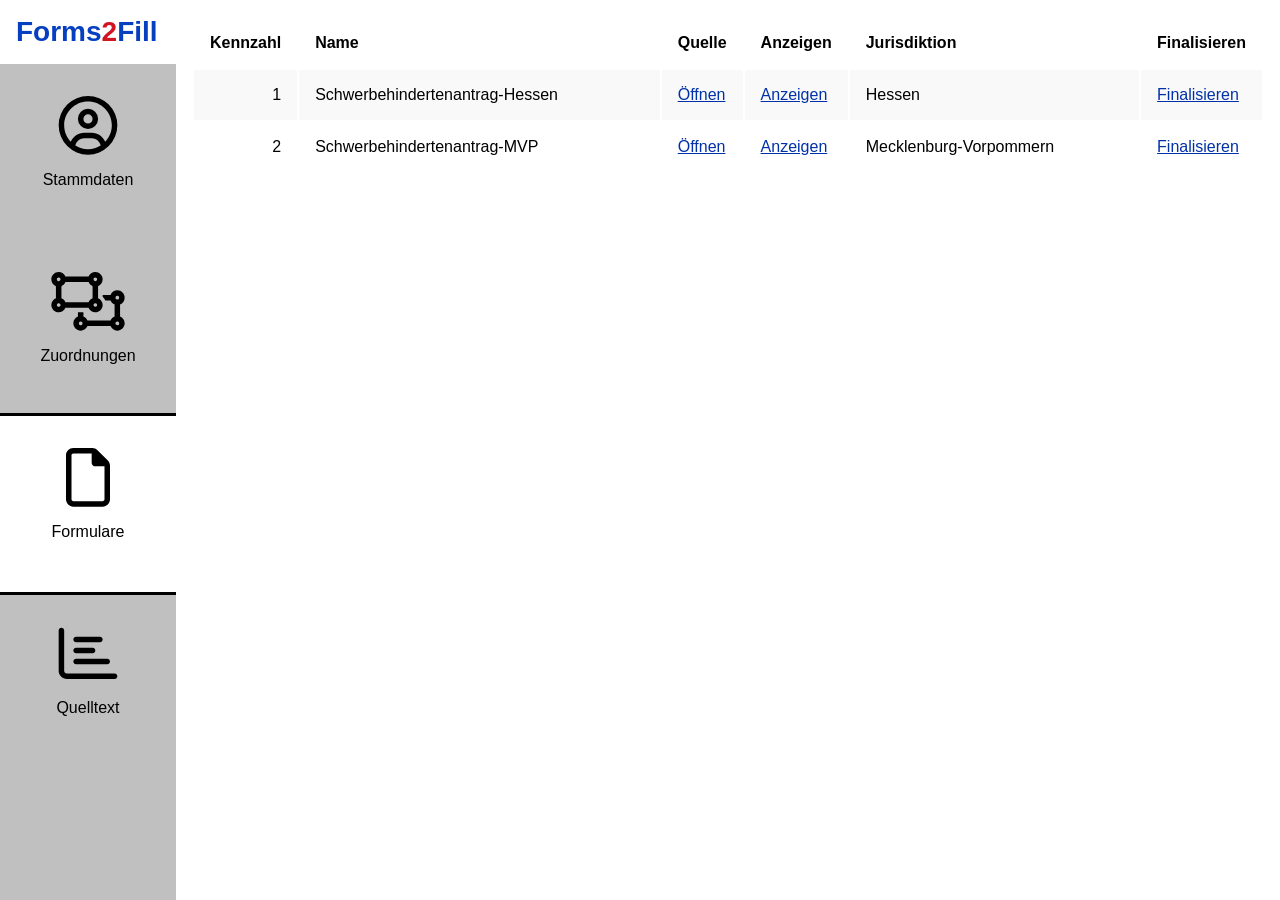
==== commit d7a6ad95: "Update" ====
--- a/forms2fill/index.html
+++ b/forms2fill/index.html
@@ -1,16 +1,15 @@
-<!DOCTYPE html>
+<!doctype html>
 <html lang="en">
   <head>
     <meta charset="UTF-8" />
     <link rel="shortcut icon" href="data:image/x-icon;," type="image/x-icon">
     <meta name="viewport" content="width=device-width, initial-scale=1.0" />
     <title>Forms2Fill</title>
-    <style>/*! tailwindcss v4.1.5 | MIT License | https://tailwindcss.com */
-@layer properties{@supports (((-webkit-hyphens:none)) and (not (margin-trim:inline))) or ((-moz-orient:inline) and (not (color:rgb(from red r g b)))){*,:before,:after,::backdrop{--tw-rotate-x:initial;--tw-rotate-y:initial;--tw-rotate-z:initial;--tw-skew-x:initial;--tw-skew-y:initial;--tw-border-style:solid;--tw-font-weight:initial;--tw-shadow:0 0 #0000;--tw-shadow-color:initial;--tw-shadow-alpha:100%;--tw-inset-shadow:0 0 #0000;--tw-inset-shadow-color:initial;--tw-inset-shadow-alpha:100%;--tw-ring-color:initial;--tw-ring-shadow:0 0 #0000;--tw-inset-ring-color:initial;--tw-inset-ring-shadow:0 0 #0000;--tw-ring-inset:initial;--tw-ring-offset-width:0px;--tw-ring-offset-color:#fff;--tw-ring-offset-shadow:0 0 #0000}}}:root{--sidebar-width:11rem}@layer theme{:root,:host{--font-sans:ui-sans-serif,system-ui,sans-serif,"Apple Color Emoji","Segoe UI Emoji","Segoe UI Symbol","Noto Color Emoji";--font-mono:ui-monospace,SFMono-Regular,Menlo,Monaco,Consolas,"Liberation Mono","Courier New",monospace;--color-green-200:oklch(92.5% .084 155.995);--color-blue-300:oklch(80.9% .105 251.813);--color-blue-800:oklch(42.4% .199 265.638);--color-gray-300:oklch(87.2% .01 258.338);--color-gray-400:oklch(70.7% .022 261.325);--color-neutral-300:oklch(87% 0 0);--color-black:#000;--color-white:#fff;--spacing:.25rem;--text-sm:.875rem;--text-sm--line-height:calc(1.25/.875);--text-3xl:1.875rem;--text-3xl--line-height:calc(2.25/1.875);--font-weight-bold:700;--default-font-family:var(--font-sans);--default-mono-font-family:var(--font-mono)}}@layer base{*,:after,:before,::backdrop{box-sizing:border-box;border:0 solid;margin:0;padding:0}::file-selector-button{box-sizing:border-box;border:0 solid;margin:0;padding:0}html,:host{-webkit-text-size-adjust:100%;tab-size:4;line-height:1.5;font-family:var(--default-font-family,ui-sans-serif,system-ui,sans-serif,"Apple Color Emoji","Segoe UI Emoji","Segoe UI Symbol","Noto Color Emoji");font-feature-settings:var(--default-font-feature-settings,normal);font-variation-settings:var(--default-font-variation-settings,normal);-webkit-tap-highlight-color:transparent}hr{height:0;color:inherit;border-top-width:1px}abbr:where([title]){-webkit-text-decoration:underline dotted;text-decoration:underline dotted}h1,h2,h3,h4,h5,h6{font-size:inherit;font-weight:inherit}a{color:inherit;-webkit-text-decoration:inherit;-webkit-text-decoration:inherit;-webkit-text-decoration:inherit;text-decoration:inherit}b,strong{font-weight:bolder}code,kbd,samp,pre{font-family:var(--default-mono-font-family,ui-monospace,SFMono-Regular,Menlo,Monaco,Consolas,"Liberation Mono","Courier New",monospace);font-feature-settings:var(--default-mono-font-feature-settings,normal);font-variation-settings:var(--default-mono-font-variation-settings,normal);font-size:1em}small{font-size:80%}sub,sup{vertical-align:baseline;font-size:75%;line-height:0;position:relative}sub{bottom:-.25em}sup{top:-.5em}table{text-indent:0;border-color:inherit;border-collapse:collapse}:-moz-focusring{outline:auto}progress{vertical-align:baseline}summary{display:list-item}ol,ul,menu{list-style:none}img,svg,video,canvas,audio,iframe,embed,object{vertical-align:middle;display:block}img,video{max-width:100%;height:auto}button,input,select,optgroup,textarea{font:inherit;font-feature-settings:inherit;font-variation-settings:inherit;letter-spacing:inherit;color:inherit;opacity:1;background-color:#0000;border-radius:0}::file-selector-button{font:inherit;font-feature-settings:inherit;font-variation-settings:inherit;letter-spacing:inherit;color:inherit;opacity:1;background-color:#0000;border-radius:0}:where(select:is([multiple],[size])) optgroup{font-weight:bolder}:where(select:is([multiple],[size])) optgroup option{padding-inline-start:20px}::file-selector-button{margin-inline-end:4px}::placeholder{opacity:1}@supports (not ((-webkit-appearance:-apple-pay-button))) or (contain-intrinsic-size:1px){::placeholder{color:currentColor}@supports (color:color-mix(in lab, red, red)){::placeholder{color:color-mix(in oklab,currentcolor 50%,transparent)}}}textarea{resize:vertical}::-webkit-search-decoration{-webkit-appearance:none}::-webkit-date-and-time-value{min-height:1lh;text-align:inherit}::-webkit-datetime-edit{display:inline-flex}::-webkit-datetime-edit-fields-wrapper{padding:0}::-webkit-datetime-edit{padding-block:0}::-webkit-datetime-edit-year-field{padding-block:0}::-webkit-datetime-edit-month-field{padding-block:0}::-webkit-datetime-edit-day-field{padding-block:0}::-webkit-datetime-edit-hour-field{padding-block:0}::-webkit-datetime-edit-minute-field{padding-block:0}::-webkit-datetime-edit-second-field{padding-block:0}::-webkit-datetime-edit-millisecond-field{padding-block:0}::-webkit-datetime-edit-meridiem-field{padding-block:0}:-moz-ui-invalid{box-shadow:none}button,input:where([type=button],[type=reset],[type=submit]){appearance:button}::file-selector-button{appearance:button}::-webkit-inner-spin-button{height:auto}::-webkit-outer-spin-button{height:auto}[hidden]:where(:not([hidden=until-found])){display:none!important}body{margin:calc(var(--spacing)*0);font-family:var(--font-sans)}@media (prefers-color-scheme:dark){body{background-color:var(--color-black);color:var(--color-white)}}:where(:root),:root:has(input.theme-controller[value=light]:checked),[data-theme=light]{color-scheme:light;--color-base-100:oklch(100% 0 0);--color-base-200:oklch(98% 0 0);--color-base-300:oklch(95% 0 0);--color-base-content:oklch(21% .006 285.885);--color-primary:oklch(45% .24 277.023);--color-primary-content:oklch(93% .034 272.788);--color-secondary:oklch(65% .241 354.308);--color-secondary-content:oklch(94% .028 342.258);--color-accent:oklch(77% .152 181.912);--color-accent-content:oklch(38% .063 188.416);--color-neutral:oklch(14% .005 285.823);--color-neutral-content:oklch(92% .004 286.32);--color-info:oklch(74% .16 232.661);--color-info-content:oklch(29% .066 243.157);--color-success:oklch(76% .177 163.223);--color-success-content:oklch(37% .077 168.94);--color-warning:oklch(82% .189 84.429);--color-warning-content:oklch(41% .112 45.904);--color-error:oklch(71% .194 13.428);--color-error-content:oklch(27% .105 12.094);--radius-selector:.5rem;--radius-field:.25rem;--radius-box:.5rem;--size-selector:.25rem;--size-field:.25rem;--border:1px;--depth:1;--noise:0}@media (prefers-color-scheme:dark){:root{color-scheme:dark;--color-base-100:oklch(25.33% .016 252.42);--color-base-200:oklch(23.26% .014 253.1);--color-base-300:oklch(21.15% .012 254.09);--color-base-content:oklch(97.807% .029 256.847);--color-primary:oklch(58% .233 277.117);--color-primary-content:oklch(96% .018 272.314);--color-secondary:oklch(65% .241 354.308);--color-secondary-content:oklch(94% .028 342.258);--color-accent:oklch(77% .152 181.912);--color-accent-content:oklch(38% .063 188.416);--color-neutral:oklch(14% .005 285.823);--color-neutral-content:oklch(92% .004 286.32);--color-info:oklch(74% .16 232.661);--color-info-content:oklch(29% .066 243.157);--color-success:oklch(76% .177 163.223);--color-success-content:oklch(37% .077 168.94);--color-warning:oklch(82% .189 84.429);--color-warning-content:oklch(41% .112 45.904);--color-error:oklch(71% .194 13.428);--color-error-content:oklch(27% .105 12.094);--radius-selector:.5rem;--radius-field:.25rem;--radius-box:.5rem;--size-selector:.25rem;--size-field:.25rem;--border:1px;--depth:1;--noise:0}}:root:has(input.theme-controller[value=light]:checked),[data-theme=light]{color-scheme:light;--color-base-100:oklch(100% 0 0);--color-base-200:oklch(98% 0 0);--color-base-300:oklch(95% 0 0);--color-base-content:oklch(21% .006 285.885);--color-primary:oklch(45% .24 277.023);--color-primary-content:oklch(93% .034 272.788);--color-secondary:oklch(65% .241 354.308);--color-secondary-content:oklch(94% .028 342.258);--color-accent:oklch(77% .152 181.912);--color-accent-content:oklch(38% .063 188.416);--color-neutral:oklch(14% .005 285.823);--color-neutral-content:oklch(92% .004 286.32);--color-info:oklch(74% .16 232.661);--color-info-content:oklch(29% .066 243.157);--color-success:oklch(76% .177 163.223);--color-success-content:oklch(37% .077 168.94);--color-warning:oklch(82% .189 84.429);--color-warning-content:oklch(41% .112 45.904);--color-error:oklch(71% .194 13.428);--color-error-content:oklch(27% .105 12.094);--radius-selector:.5rem;--radius-field:.25rem;--radius-box:.5rem;--size-selector:.25rem;--size-field:.25rem;--border:1px;--depth:1;--noise:0}:root:has(input.theme-controller[value=dark]:checked),[data-theme=dark]{color-scheme:dark;--color-base-100:oklch(25.33% .016 252.42);--color-base-200:oklch(23.26% .014 253.1);--color-base-300:oklch(21.15% .012 254.09);--color-base-content:oklch(97.807% .029 256.847);--color-primary:oklch(58% .233 277.117);--color-primary-content:oklch(96% .018 272.314);--color-secondary:oklch(65% .241 354.308);--color-secondary-content:oklch(94% .028 342.258);--color-accent:oklch(77% .152 181.912);--color-accent-content:oklch(38% .063 188.416);--color-neutral:oklch(14% .005 285.823);--color-neutral-content:oklch(92% .004 286.32);--color-info:oklch(74% .16 232.661);--color-info-content:oklch(29% .066 243.157);--color-success:oklch(76% .177 163.223);--color-success-content:oklch(37% .077 168.94);--color-warning:oklch(82% .189 84.429);--color-warning-content:oklch(41% .112 45.904);--color-error:oklch(71% .194 13.428);--color-error-content:oklch(27% .105 12.094);--radius-selector:.5rem;--radius-field:.25rem;--radius-box:.5rem;--size-selector:.25rem;--size-field:.25rem;--border:1px;--depth:1;--noise:0}:root:has(.modal-open,.modal[open],.modal:target,.modal-toggle:checked,.drawer:not([class*=drawer-open])>.drawer-toggle:checked){overflow:hidden}:root,[data-theme]{background-color:var(--root-bg,var(--color-base-100));color:var(--color-base-content)}:root{scrollbar-color:currentColor #0000}@supports (color:color-mix(in lab, red, red)){:root{scrollbar-color:color-mix(in oklch,currentColor 35%,#0000)#0000}}@property --radialprogress{syntax: "<percentage>"; inherits: true; initial-value: 0%;}:where(:root:has(.modal-open,.modal[open],.modal:target,.modal-toggle:checked,.drawer:not(.drawer-open)>.drawer-toggle:checked)){scrollbar-gutter:stable;background-image:linear-gradient(var(--color-base-100),var(--color-base-100));--root-bg:var(--color-base-100)}@supports (color:color-mix(in lab, red, red)){:where(:root:has(.modal-open,.modal[open],.modal:target,.modal-toggle:checked,.drawer:not(.drawer-open)>.drawer-toggle:checked)){--root-bg:color-mix(in srgb,var(--color-base-100),oklch(0% 0 0) 40%)}}:where(.modal[open],.modal-open,.modal-toggle:checked+.modal):not(.modal-start,.modal-end){scrollbar-gutter:stable}:root{--fx-noise:url("data:image/svg+xml,%3Csvg xmlns='http://www.w3.org/2000/svg'%3E%3Cfilter id='a'%3E%3CfeTurbulence type='fractalNoise' baseFrequency='1.34' numOctaves='4' stitchTiles='stitch'%3E%3C/feTurbulence%3E%3C/filter%3E%3Crect width='100%25' height='100%25' filter='url(%23a)' opacity='0.2'%3E%3C/rect%3E%3C/svg%3E")}.chat{--mask-chat:url("data:image/svg+xml,%3csvg width='13' height='13' xmlns='http://www.w3.org/2000/svg'%3e%3cpath fill='black' d='M0 11.5004C0 13.0004 2 13.0004 2 13.0004H12H13V0.00036329L12.5 0C12.5 0 11.977 2.09572 11.8581 2.50033C11.6075 3.35237 10.9149 4.22374 9 5.50036C6 7.50036 0 10.0004 0 11.5004Z'/%3e%3c/svg%3e")}}@layer components;@layer utilities{.btn{cursor:pointer;text-align:center;vertical-align:middle;outline-offset:2px;webkit-user-select:none;-webkit-user-select:none;user-select:none;padding-inline:var(--btn-p);color:var(--btn-fg);--tw-prose-links:var(--btn-fg);height:var(--size);font-size:var(--fontsize,.875rem);outline-color:var(--btn-color,var(--color-base-content));background-color:var(--btn-bg);background-size:auto,calc(var(--noise)*100%);background-image:none,var(--btn-noise);border-width:var(--border);border-style:solid;border-color:var(--btn-border);text-shadow:0 .5px oklch(100% 0 0/calc(var(--depth)*.15));touch-action:manipulation;box-shadow:0 .5px 0 .5px oklch(100% 0 0/calc(var(--depth)*6%))inset,var(--btn-shadow);--size:calc(var(--size-field,.25rem)*10);--btn-bg:var(--btn-color,var(--color-base-200));--btn-fg:var(--color-base-content);--btn-p:1rem;--btn-border:var(--btn-bg);--btn-shadow:0 3px 2px -2px var(--btn-bg),0 4px 3px -2px var(--btn-bg);--btn-noise:var(--fx-noise);border-start-start-radius:var(--join-ss,var(--radius-field));border-start-end-radius:var(--join-se,var(--radius-field));border-end-end-radius:var(--join-ee,var(--radius-field));border-end-start-radius:var(--join-es,var(--radius-field));flex-wrap:nowrap;flex-shrink:0;justify-content:center;align-items:center;gap:.375rem;font-weight:600;transition-property:color,background-color,border-color,box-shadow;transition-duration:.2s;transition-timing-function:cubic-bezier(0,0,.2,1);display:inline-flex}:where(.btn){width:unset}@supports (color:color-mix(in lab, red, red)){.btn{--btn-border:color-mix(in oklab,var(--btn-bg),#000 calc(var(--depth)*5%));--btn-shadow:0 3px 2px -2px color-mix(in oklab,var(--btn-bg)calc(var(--depth)*30%),#0000),0 4px 3px -2px color-mix(in oklab,var(--btn-bg)calc(var(--depth)*30%),#0000)}}.prose .btn{text-decoration-line:none}@media (hover:hover){.btn:hover{--btn-bg:var(--btn-color,var(--color-base-200))}@supports (color:color-mix(in lab, red, red)){.btn:hover{--btn-bg:color-mix(in oklab,var(--btn-color,var(--color-base-200)),#000 7%)}}}.btn:focus-visible{isolation:isolate;outline-width:2px;outline-style:solid}.btn:active:not(.btn-active){--btn-bg:var(--btn-color,var(--color-base-200));--btn-border:var(--btn-color,var(--color-base-200));--btn-shadow:0 0 0 0 oklch(0% 0 0/0),0 0 0 0 oklch(0% 0 0/0);translate:0 .5px}@supports (color:color-mix(in lab, red, red)){.btn:active:not(.btn-active){--btn-bg:color-mix(in oklab,var(--btn-color,var(--color-base-200)),#000 5%);--btn-border:color-mix(in oklab,var(--btn-color,var(--color-base-200)),#000 7%)}}.btn:is(:disabled,[disabled],.btn-disabled){pointer-events:none;--btn-border:#0000;--btn-noise:none;--btn-fg:var(--color-base-content)}.btn:is(:disabled,[disabled],.btn-disabled):not(.btn-link,.btn-ghost){background-color:var(--color-base-content);box-shadow:none}@supports (color:color-mix(in lab, red, red)){.btn:is(:disabled,[disabled],.btn-disabled):not(.btn-link,.btn-ghost){background-color:color-mix(in oklab,var(--color-base-content)10%,transparent)}.btn:is(:disabled,[disabled],.btn-disabled){--btn-fg:color-mix(in oklch,var(--color-base-content)20%,#0000)}}@media (hover:hover){.btn:is(:disabled,[disabled],.btn-disabled):hover{pointer-events:none;background-color:var(--color-neutral);--btn-border:#0000;--btn-fg:var(--color-base-content)}@supports (color:color-mix(in lab, red, red)){.btn:is(:disabled,[disabled],.btn-disabled):hover{background-color:color-mix(in oklab,var(--color-neutral)20%,transparent);--btn-fg:color-mix(in oklch,var(--color-base-content)20%,#0000)}}}.btn:is(input[type=checkbox],input[type=radio]){appearance:none}.btn:is(input[type=checkbox],input[type=radio]):after{content:attr(aria-label)}.btn:where(input:checked:not(.filter .btn)){--btn-color:var(--color-primary);--btn-fg:var(--color-primary-content);isolation:isolate}.input{cursor:text;border:var(--border)solid #0000;appearance:none;background-color:var(--color-base-100);vertical-align:middle;white-space:nowrap;width:clamp(3rem,20rem,100%);height:var(--size);border-color:var(--input-color);box-shadow:0 1px var(--input-color)inset,0 -1px oklch(100% 0 0/calc(var(--depth)*.1))inset;--size:calc(var(--size-field,.25rem)*10);--input-color:var(--color-base-content);border-start-start-radius:var(--join-ss,var(--radius-field));border-start-end-radius:var(--join-se,var(--radius-field));border-end-end-radius:var(--join-ee,var(--radius-field));border-end-start-radius:var(--join-es,var(--radius-field));flex-shrink:1;align-items:center;gap:.5rem;padding-inline:.75rem;font-size:.875rem;display:inline-flex;position:relative}@supports (color:color-mix(in lab, red, red)){.input{box-shadow:0 1px color-mix(in oklab,var(--input-color)calc(var(--depth)*10%),#0000)inset,0 -1px oklch(100% 0 0/calc(var(--depth)*.1))inset;--input-color:color-mix(in oklab,var(--color-base-content)20%,#0000)}}.input:where(input){display:inline-flex}.input :where(input){appearance:none;background-color:#0000;border:none;width:100%;height:100%;display:inline-flex}.input :where(input):focus,.input :where(input):focus-within{--tw-outline-style:none;outline-style:none}@media (forced-colors:active){:is(.input :where(input):focus,.input :where(input):focus-within){outline-offset:2px;outline:2px solid #0000}}.input :where(input[type=date]){display:inline-block}.input:focus,.input:focus-within{--input-color:var(--color-base-content);box-shadow:0 1px var(--input-color);outline:2px solid var(--input-color);outline-offset:2px;isolation:isolate;z-index:1}@supports (color:color-mix(in lab, red, red)){:is(.input:focus,.input:focus-within){box-shadow:0 1px color-mix(in oklab,var(--input-color)calc(var(--depth)*10%),#0000)}}.input:has(>input[disabled]),.input:is(:disabled,[disabled]){cursor:not-allowed;border-color:var(--color-base-200);background-color:var(--color-base-200);color:var(--color-base-content);box-shadow:none}@supports (color:color-mix(in lab, red, red)){:is(.input:has(>input[disabled]),.input:is(:disabled,[disabled])){color:color-mix(in oklab,var(--color-base-content)40%,transparent)}}:is(.input:has(>input[disabled]),.input:is(:disabled,[disabled]))::placeholder{color:var(--color-base-content)}@supports (color:color-mix(in lab, red, red)){:is(.input:has(>input[disabled]),.input:is(:disabled,[disabled]))::placeholder{color:color-mix(in oklab,var(--color-base-content)20%,transparent)}}.input:has(>input[disabled])>input[disabled]{cursor:not-allowed}.input::-webkit-date-and-time-value{text-align:inherit}.input[type=number]::-webkit-inner-spin-button{margin-block:-.75rem;margin-inline-end:-.75rem}.input::-webkit-calendar-picker-indicator{position:absolute;inset-inline-end:.75em}.table{border-radius:var(--radius-box);text-align:left;width:100%;font-size:.875rem;position:relative}.table:where(:dir(rtl),[dir=rtl],[dir=rtl] *){text-align:right}@media (hover:hover){:is(.table tr.row-hover,.table tr.row-hover:nth-child(2n)):hover{background-color:var(--color-base-200)}}.table :where(th,td){vertical-align:middle;padding-block:.75rem;padding-inline:1rem}.table :where(thead,tfoot){white-space:nowrap;color:var(--color-base-content);font-size:.875rem;font-weight:600}@supports (color:color-mix(in lab, red, red)){.table :where(thead,tfoot){color:color-mix(in oklab,var(--color-base-content)60%,transparent)}}.table :where(tfoot){border-top:var(--border)solid var(--color-base-content)}@supports (color:color-mix(in lab, red, red)){.table :where(tfoot){border-top:var(--border)solid color-mix(in oklch,var(--color-base-content)5%,#0000)}}.table :where(.table-pin-rows thead tr){z-index:1;background-color:var(--color-base-100);position:sticky;top:0}.table :where(.table-pin-rows tfoot tr){z-index:1;background-color:var(--color-base-100);position:sticky;bottom:0}.table :where(.table-pin-cols tr th){background-color:var(--color-base-100);position:sticky;left:0;right:0}.table :where(thead tr,tbody tr:not(:last-child)){border-bottom:var(--border)solid var(--color-base-content)}@supports (color:color-mix(in lab, red, red)){.table :where(thead tr,tbody tr:not(:last-child)){border-bottom:var(--border)solid color-mix(in oklch,var(--color-base-content)5%,#0000)}}.card{border-radius:var(--radius-box);outline-offset:2px;outline:0 solid #0000;flex-direction:column;transition:outline .2s ease-in-out;display:flex;position:relative}.card:focus{--tw-outline-style:none;outline-style:none}@media (forced-colors:active){.card:focus{outline-offset:2px;outline:2px solid #0000}}.card:focus-visible{outline-color:currentColor}.card :where(figure:first-child){border-start-start-radius:inherit;border-start-end-radius:inherit;border-end-end-radius:unset;border-end-start-radius:unset;overflow:hidden}.card :where(figure:last-child){border-start-start-radius:unset;border-start-end-radius:unset;border-end-end-radius:inherit;border-end-start-radius:inherit;overflow:hidden}.card:where(.card-border){border:var(--border)solid var(--color-base-200)}.card:where(.card-dash){border:var(--border)dashed var(--color-base-200)}.card.image-full{display:grid}.card.image-full>*{grid-row-start:1;grid-column-start:1}.card.image-full>.card-body{color:var(--color-neutral-content);position:relative}.card.image-full :where(figure){border-radius:inherit;overflow:hidden}.card.image-full>figure img{object-fit:cover;filter:brightness(28%);height:100%}.card figure{justify-content:center;align-items:center;display:flex}.card:has(>input:is(input[type=checkbox],input[type=radio])){cursor:pointer;-webkit-user-select:none;user-select:none}.card:has(>:checked){outline:2px solid}.checkbox{border:var(--border)solid var(--input-color,var(--color-base-content));cursor:pointer;appearance:none;border-radius:var(--radius-selector);vertical-align:middle;color:var(--color-base-content);box-shadow:0 1px oklch(0% 0 0/calc(var(--depth)*.1))inset,0 0 #0000 inset,0 0 #0000;--size:calc(var(--size-selector,.25rem)*6);width:var(--size);height:var(--size);background-size:auto,calc(var(--noise)*100%);background-image:none,var(--fx-noise);flex-shrink:0;padding:.25rem;transition:background-color .2s,box-shadow .2s;position:relative}@supports (color:color-mix(in lab, red, red)){.checkbox{border:var(--border)solid var(--input-color,color-mix(in oklab,var(--color-base-content)20%,#0000))}}.checkbox:before{--tw-content:"";content:var(--tw-content);opacity:0;clip-path:polygon(20% 100%,20% 80%,50% 80%,50% 80%,70% 80%,70% 100%);width:100%;height:100%;box-shadow:0px 3px 0 0px oklch(100% 0 0/calc(var(--depth)*.1))inset;background-color:currentColor;font-size:1rem;line-height:.75;transition:clip-path .3s .1s,opacity .1s .1s,rotate .3s .1s,translate .3s .1s;display:block;rotate:45deg}.checkbox:focus-visible{outline:2px solid var(--input-color,currentColor);outline-offset:2px}.checkbox:checked,.checkbox[aria-checked=true]{background-color:var(--input-color,#0000);box-shadow:0 0 #0000 inset,0 8px 0 -4px oklch(100% 0 0/calc(var(--depth)*.1))inset,0 1px oklch(0% 0 0/calc(var(--depth)*.1))}:is(.checkbox:checked,.checkbox[aria-checked=true]):before{clip-path:polygon(20% 100%,20% 80%,50% 80%,50% 0%,70% 0%,70% 100%);opacity:1}@media (forced-colors:active){:is(.checkbox:checked,.checkbox[aria-checked=true]):before{--tw-content:"✔︎";clip-path:none;background-color:#0000;rotate:none}}@media print{:is(.checkbox:checked,.checkbox[aria-checked=true]):before{--tw-content:"✔︎";clip-path:none;background-color:#0000;rotate:none}}.checkbox:indeterminate:before{opacity:1;clip-path:polygon(20% 100%,20% 80%,50% 80%,50% 80%,80% 80%,80% 100%);translate:0 -35%;rotate:none}.checkbox:disabled{cursor:not-allowed;opacity:.2}.radio{cursor:pointer;appearance:none;vertical-align:middle;border:var(--border)solid var(--input-color,currentColor);box-shadow:0 1px oklch(0% 0 0/calc(var(--depth)*.1))inset;--size:calc(var(--size-selector,.25rem)*6);width:var(--size);height:var(--size);color:var(--input-color,currentColor);border-radius:3.40282e38px;flex-shrink:0;padding:.25rem;position:relative}@supports (color:color-mix(in lab, red, red)){.radio{border:var(--border)solid var(--input-color,color-mix(in srgb,currentColor 20%,#0000))}}.radio:before{--tw-content:"";content:var(--tw-content);background-size:auto,calc(var(--noise)*100%);background-image:none,var(--fx-noise);border-radius:3.40282e38px;width:100%;height:100%;display:block}.radio:focus-visible{outline:2px solid}.radio:checked,.radio[aria-checked=true]{background-color:var(--color-base-100);border-color:currentColor;animation:.2s ease-out radio}:is(.radio:checked,.radio[aria-checked=true]):before{box-shadow:0 -1px oklch(0% 0 0/calc(var(--depth)*.1))inset,0 8px 0 -4px oklch(100% 0 0/calc(var(--depth)*.1))inset,0 1px oklch(0% 0 0/calc(var(--depth)*.1));background-color:currentColor}@media (forced-colors:active){:is(.radio:checked,.radio[aria-checked=true]):before{outline-style:var(--tw-outline-style);outline-offset:calc(1px*-1);outline-width:1px}}@media print{:is(.radio:checked,.radio[aria-checked=true]):before{outline-offset:-1rem;outline:.25rem solid}}.radio:disabled{cursor:not-allowed;opacity:.2}.absolute{position:absolute}.fixed{position:fixed}.textarea{border:var(--border)solid #0000;appearance:none;border-radius:var(--radius-field);background-color:var(--color-base-100);vertical-align:middle;border-color:var(--input-color);width:clamp(3rem,20rem,100%);min-height:5rem;box-shadow:0 1px var(--input-color)inset,0 -1px oklch(100% 0 0/calc(var(--depth)*.1))inset;--input-color:var(--color-base-content);flex-shrink:1;padding-block:.5rem;padding-inline:.75rem;font-size:.875rem}@supports (color:color-mix(in lab, red, red)){.textarea{box-shadow:0 1px color-mix(in oklab,var(--input-color)calc(var(--depth)*10%),#0000)inset,0 -1px oklch(100% 0 0/calc(var(--depth)*.1))inset;--input-color:color-mix(in oklab,var(--color-base-content)20%,#0000)}}.textarea textarea{appearance:none;background-color:#0000;border:none}.textarea textarea:focus,.textarea textarea:focus-within{--tw-outline-style:none;outline-style:none}@media (forced-colors:active){:is(.textarea textarea:focus,.textarea textarea:focus-within){outline-offset:2px;outline:2px solid #0000}}.textarea:focus,.textarea:focus-within{--input-color:var(--color-base-content);box-shadow:0 1px var(--input-color);outline:2px solid var(--input-color);outline-offset:2px;isolation:isolate}@supports (color:color-mix(in lab, red, red)){:is(.textarea:focus,.textarea:focus-within){box-shadow:0 1px color-mix(in oklab,var(--input-color)calc(var(--depth)*10%),#0000)}}.textarea:has(>textarea[disabled]),.textarea:is(:disabled,[disabled]){cursor:not-allowed;border-color:var(--color-base-200);background-color:var(--color-base-200);color:var(--color-base-content);box-shadow:none}@supports (color:color-mix(in lab, red, red)){:is(.textarea:has(>textarea[disabled]),.textarea:is(:disabled,[disabled])){color:color-mix(in oklab,var(--color-base-content)40%,transparent)}}:is(.textarea:has(>textarea[disabled]),.textarea:is(:disabled,[disabled]))::placeholder{color:var(--color-base-content)}@supports (color:color-mix(in lab, red, red)){:is(.textarea:has(>textarea[disabled]),.textarea:is(:disabled,[disabled]))::placeholder{color:color-mix(in oklab,var(--color-base-content)20%,transparent)}}.textarea:has(>textarea[disabled])>textarea[disabled]{cursor:not-allowed}.m-0{margin:calc(var(--spacing)*0)}.m-4{margin:calc(var(--spacing)*4)}.m-8{margin:calc(var(--spacing)*8)}.label{white-space:nowrap;color:currentColor;align-items:center;gap:.375rem;display:inline-flex}@supports (color:color-mix(in lab, red, red)){.label{color:color-mix(in oklab,currentColor 60%,transparent)}}.label:has(input){cursor:pointer}.label:is(.input>*,.select>*){white-space:nowrap;height:calc(100% - .5rem);font-size:inherit;align-items:center;padding-inline:.75rem;display:flex}.label:is(.input>*,.select>*):first-child{border-inline-end:var(--border)solid currentColor;margin-inline:-.75rem .75rem}@supports (color:color-mix(in lab, red, red)){.label:is(.input>*,.select>*):first-child{border-inline-end:var(--border)solid color-mix(in oklab,currentColor 10%,#0000)}}.label:is(.input>*,.select>*):last-child{border-inline-start:var(--border)solid currentColor;margin-inline:.75rem -.75rem}@supports (color:color-mix(in lab, red, red)){.label:is(.input>*,.select>*):last-child{border-inline-start:var(--border)solid color-mix(in oklab,currentColor 10%,#0000)}}.mr-16{margin-right:calc(var(--spacing)*16)}.ml-\[var\(--sidebar-width\)\]{margin-left:var(--sidebar-width)}.card-body{padding:var(--card-p,1.5rem);font-size:var(--card-fs,.875rem);flex-direction:column;flex:auto;gap:.5rem;display:flex}.card-body :where(p){flex-grow:1}.card-actions{flex-wrap:wrap;align-items:flex-start;gap:.5rem;display:flex}.card-title{font-size:var(--cardtitle-fs,1.125rem);align-items:center;gap:.5rem;font-weight:600;display:flex}.block{display:block}.flex{display:flex}.hidden{display:none}.inline-block{display:inline-block}.table{display:table}.h-0{height:calc(var(--spacing)*0)}.h-\[80vh\]{height:80vh}.h-full{height:100%}.h-screen{height:100vh}.w-96{width:calc(var(--spacing)*96)}.w-\[50\%\]{width:50%}.w-\[var\(--sidebar-width\)\]{width:var(--sidebar-width)}.w-full{width:100%}.flex-1{flex:1}.flex-2{flex:2}.flex-auto{flex:auto}.transform{transform:var(--tw-rotate-x,)var(--tw-rotate-y,)var(--tw-rotate-z,)var(--tw-skew-x,)var(--tw-skew-y,)}.cursor-pointer{cursor:pointer}.resize-none{resize:none}.flex-col{flex-direction:column}.flex-row{flex-direction:row}.justify-end{justify-content:flex-end}.rounded-none{border-radius:0}.border{border-style:var(--tw-border-style);border-width:1px}.bg-\[\#063FC0\]{background-color:#063fc0}.bg-base-100{background-color:var(--color-base-100)}.bg-neutral-300{background-color:var(--color-neutral-300)}.bg-white{background-color:var(--color-white)}.object-contain{object-fit:contain}.p-4{padding:calc(var(--spacing)*4)}.px-5{padding-inline:calc(var(--spacing)*5)}.py-2\.5{padding-block:calc(var(--spacing)*2.5)}.text-center{text-align:center}.text-left{text-align:left}.text-right{text-align:right}.font-sans{font-family:var(--font-sans)}.text-3xl{font-size:var(--text-3xl);line-height:var(--tw-leading,var(--text-3xl--line-height))}.text-sm{font-size:var(--text-sm);line-height:var(--tw-leading,var(--text-sm--line-height))}.font-bold{--tw-font-weight:var(--font-weight-bold);font-weight:var(--font-weight-bold)}.text-gray-400{color:var(--color-gray-400)}.text-white{color:var(--color-white)}.underline{text-decoration-line:underline}.shadow-lg{--tw-shadow:0 10px 15px -3px var(--tw-shadow-color,#0000001a),0 4px 6px -4px var(--tw-shadow-color,#0000001a);box-shadow:var(--tw-inset-shadow),var(--tw-inset-ring-shadow),var(--tw-ring-offset-shadow),var(--tw-ring-shadow),var(--tw-shadow)}.transition-none{transition-property:none}.btn-outline:not(.btn-active,:hover,:active:focus,:focus-visible,:disabled,[disabled],.btn-disabled,:checked){--btn-shadow:"";--btn-bg:#0000;--btn-fg:var(--btn-color);--btn-border:var(--btn-color);--btn-noise:none}@media (hover:none){.btn-outline:hover:not(.btn-active,:active,:focus-visible,:disabled,[disabled],.btn-disabled,:checked){--btn-shadow:"";--btn-bg:#0000;--btn-fg:var(--btn-color);--btn-border:var(--btn-color);--btn-noise:none}}.btn-primary{--btn-color:var(--color-primary);--btn-fg:var(--color-primary-content)}.placeholder\:text-gray-300::placeholder{color:var(--color-gray-300)}.odd\:bg-\[\#f9f9f9\]:nth-child(odd){background-color:#f9f9f9}@media (hover:hover){.hover\:bg-green-200:hover,.odd\:hover\:bg-green-200:nth-child(odd):hover{background-color:var(--color-green-200)}}.focus\:ring-4:focus{--tw-ring-shadow:var(--tw-ring-inset,)0 0 0 calc(4px + var(--tw-ring-offset-width))var(--tw-ring-color,currentcolor);box-shadow:var(--tw-inset-shadow),var(--tw-inset-ring-shadow),var(--tw-ring-offset-shadow),var(--tw-ring-shadow),var(--tw-shadow)}.focus\:ring-blue-300:focus{--tw-ring-color:var(--color-blue-300)}.focus\:outline-none:focus{--tw-outline-style:none;outline-style:none}@media (min-width:40rem){.sm\:w-auto{width:auto}}@media (prefers-color-scheme:dark){.dark\:bg-\[\#333\]{background-color:#333}.dark\:bg-black{background-color:var(--color-black)}.dark\:text-white{color:var(--color-white)}.dark\:odd\:bg-\[\#333\]:nth-child(odd){background-color:#333}.dark\:focus\:ring-blue-800:focus{--tw-ring-color:var(--color-blue-800)}}.\[\&_a\]\:text-\[\#0031a9\] a{color:#0031a9}@media (prefers-color-scheme:dark){.\[\&_a\]\:dark\:text-\[\#2fafff\] a{color:#2fafff}}.\[\&_th\]\:text-left th{text-align:left}.\[\&_th\,\&_td\]\:p-2 th,.\[\&_th\,\&_td\]\:p-2 td{padding:calc(var(--spacing)*2)}.\[\&_th\,\&_td\]\:align-top th,.\[\&_th\,\&_td\]\:align-top td{vertical-align:top}.\[\&\>div\]\:h-\[calc\(100vh-4rem\)\]>div{height:calc(100vh - 4rem)}}@keyframes dropdown{0%{opacity:0}}@keyframes progress{50%{background-position-x:-115%}}@keyframes toast{0%{opacity:0;scale:.9}to{opacity:1;scale:1}}@keyframes rating{0%,40%{filter:brightness(1.05)contrast(1.05);scale:1.1}}@keyframes radio{0%{padding:5px}50%{padding:3px}}@keyframes skeleton{0%{background-position:150%}to{background-position:-50%}}@property --tw-rotate-x{syntax:"*";inherits:false}@property --tw-rotate-y{syntax:"*";inherits:false}@property --tw-rotate-z{syntax:"*";inherits:false}@property --tw-skew-x{syntax:"*";inherits:false}@property --tw-skew-y{syntax:"*";inherits:false}@property --tw-border-style{syntax:"*";inherits:false;initial-value:solid}@property --tw-font-weight{syntax:"*";inherits:false}@property --tw-shadow{syntax:"*";inherits:false;initial-value:0 0 #0000}@property --tw-shadow-color{syntax:"*";inherits:false}@property --tw-shadow-alpha{syntax:"<percentage>";inherits:false;initial-value:100%}@property --tw-inset-shadow{syntax:"*";inherits:false;initial-value:0 0 #0000}@property --tw-inset-shadow-color{syntax:"*";inherits:false}@property --tw-inset-shadow-alpha{syntax:"<percentage>";inherits:false;initial-value:100%}@property --tw-ring-color{syntax:"*";inherits:false}@property --tw-ring-shadow{syntax:"*";inherits:false;initial-value:0 0 #0000}@property --tw-inset-ring-color{syntax:"*";inherits:false}@property --tw-inset-ring-shadow{syntax:"*";inherits:false;initial-value:0 0 #0000}@property --tw-ring-inset{syntax:"*";inherits:false}@property --tw-ring-offset-width{syntax:"<length>";inherits:false;initial-value:0}@property --tw-ring-offset-color{syntax:"*";inherits:false;initial-value:#fff}@property --tw-ring-offset-shadow{syntax:"*";inherits:false;initial-value:0 0 #0000}</style>
-    <script type="module" crossorigin src="./assets/index-MkXFwm2d.js"></script>
-    <link rel="stylesheet" crossorigin href="./assets/index-D5HYBgET.css">
+    <script type="module" crossorigin src="/forms2fill/assets/index-Dty3pgDV.js"></script>
+    <link rel="stylesheet" crossorigin href="/forms2fill/assets/index-DJXDHPnO.css">
   </head>
   <body>
     <div id="app"></div>
+    
   </body>
 </html>
--- a/forms2fill/assets/index-DJXDHPnO.css
+++ b/forms2fill/assets/index-DJXDHPnO.css
@@ -0,0 +1 @@
+:root{--sidebar-width: 11rem}body{font-family:sans-serif;margin:0}h2{color:#624416}h3{color:#193668}@media (prefers-color-scheme: dark){body{background-color:#000;color:#fff}h2{color:#d2b580}h3{color:#82b0ec}}div.hidden,div .hidden,#render_forms.hidden{display:none}
